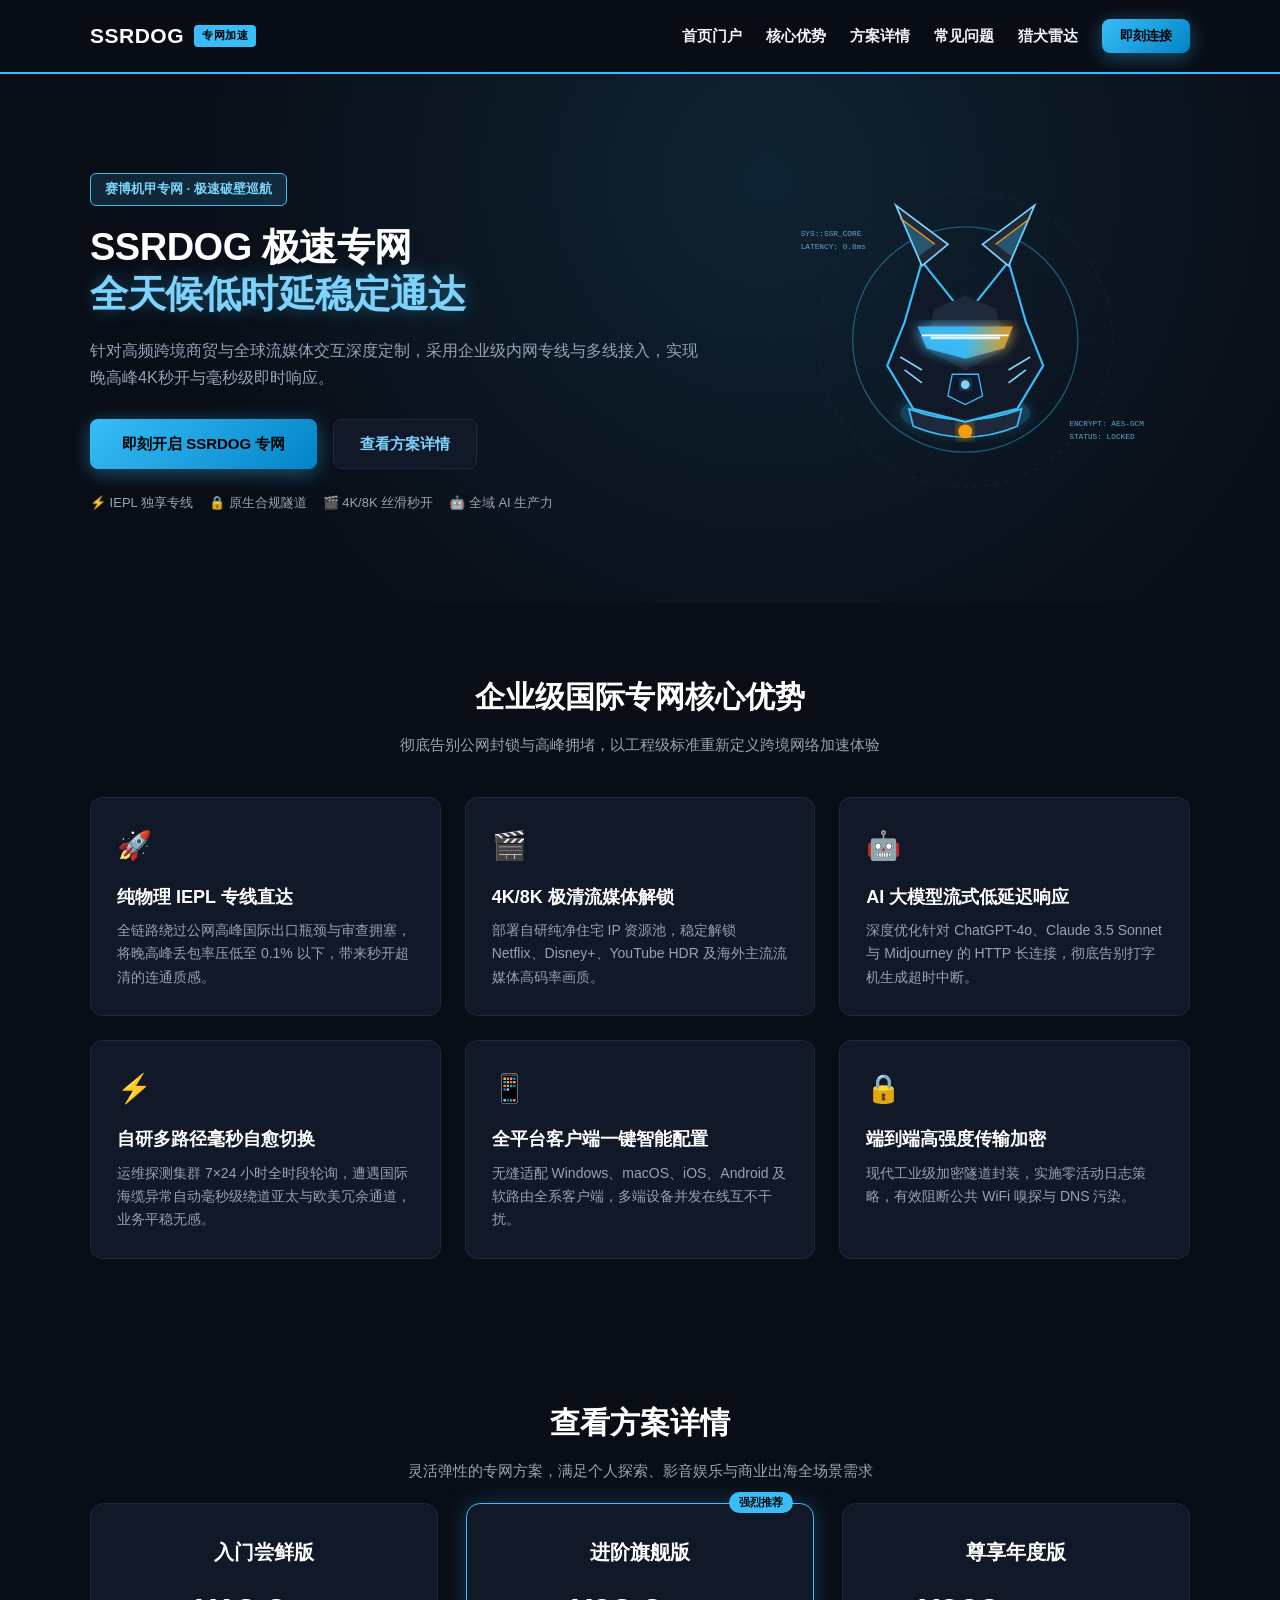
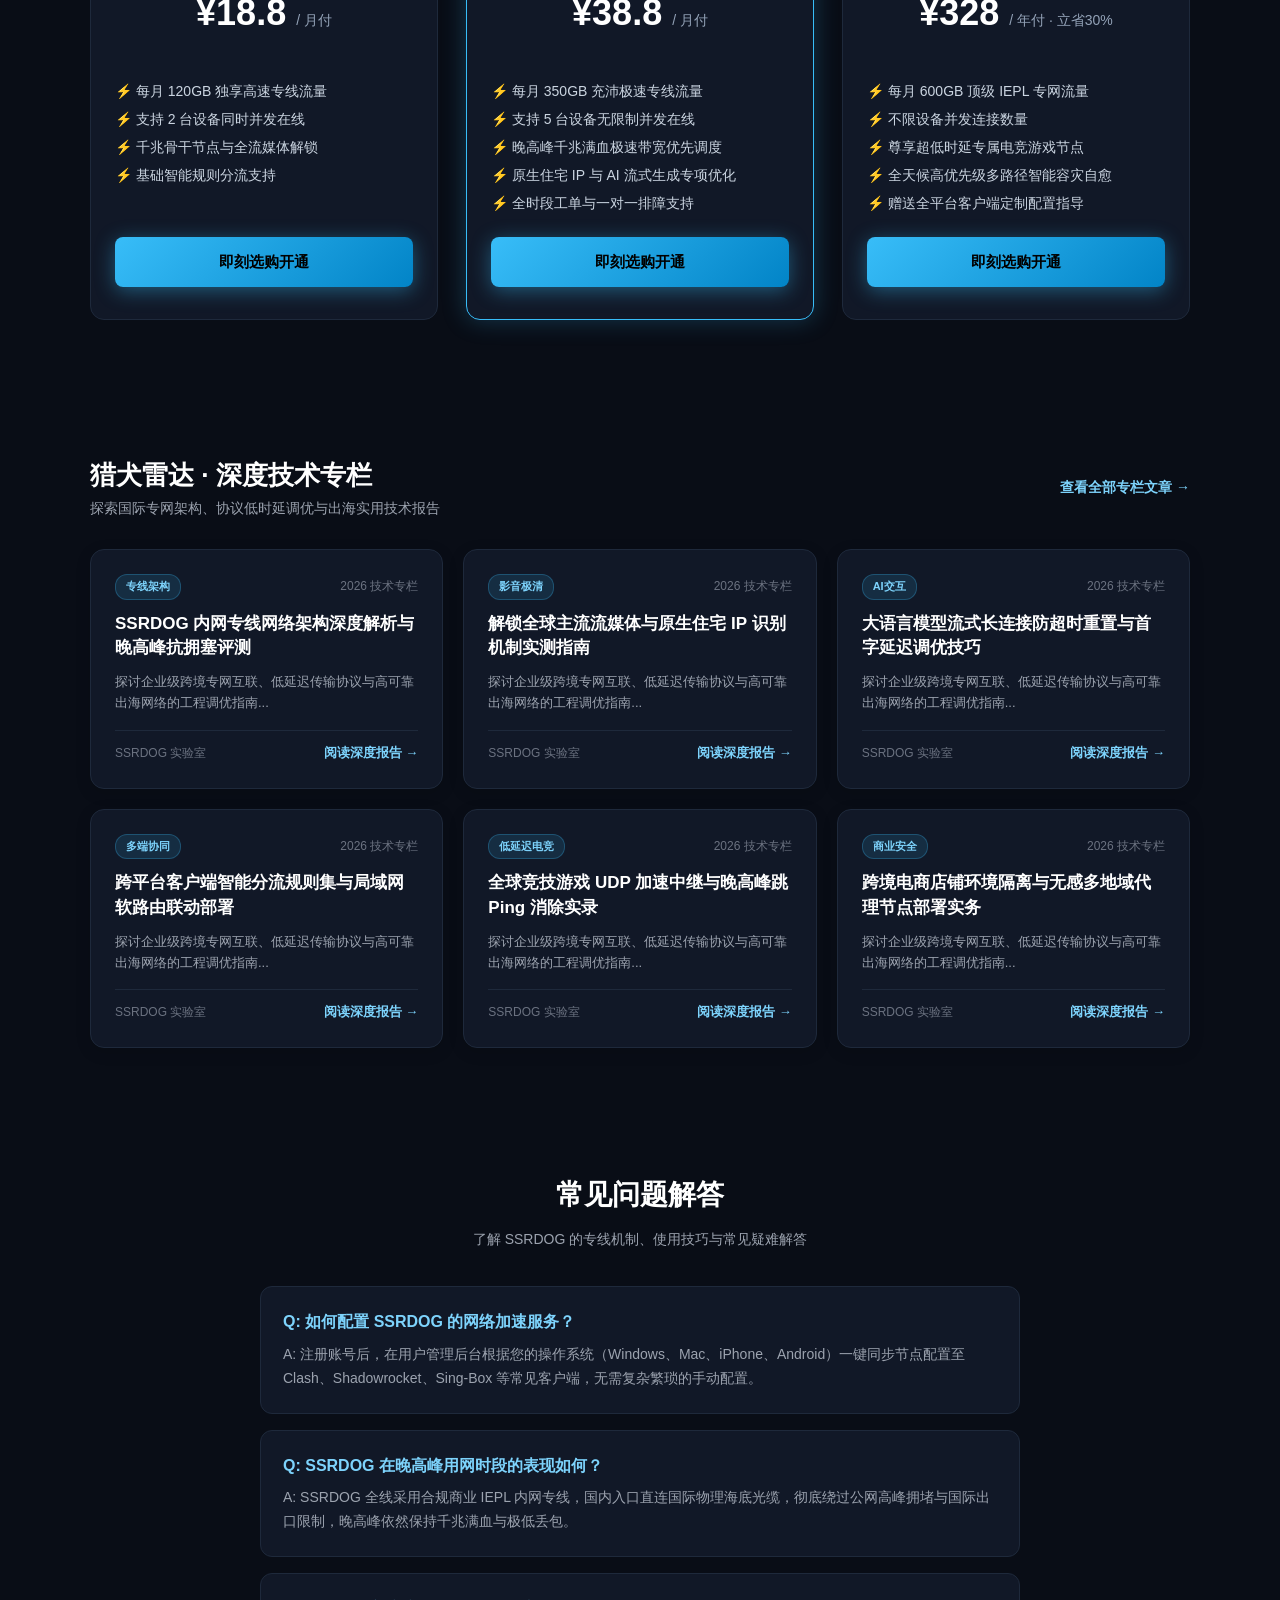
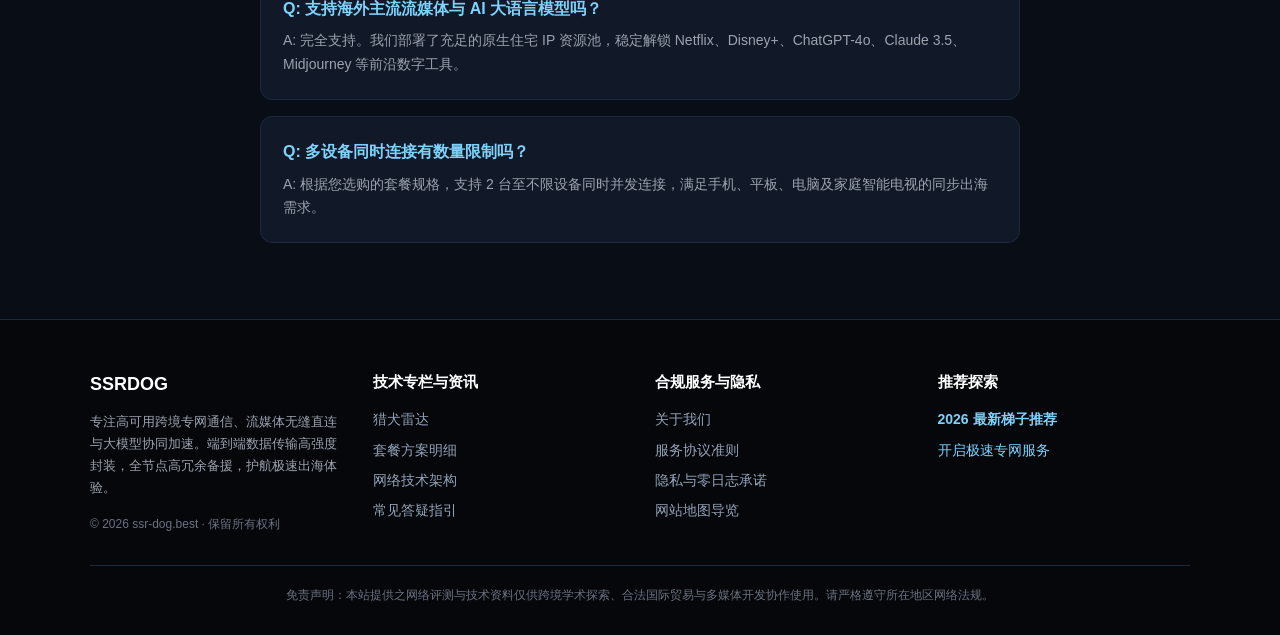
==== index.html @ 524ec729 "feat: deploy ssr-dog.best unique design, card grid, SVG motion & SEO articles" ====
<!DOCTYPE html>
<html lang="zh-CN">
<head>
  <meta charset="UTF-8">
  <meta name="viewport" content="width=device-width, initial-scale=1.0">
  <title>SSRDOG 网络加速评测_跨境高速专线节点配置指南_SSRDOG 体验报告</title>
  <meta name="description" content="SSRDOG 综合评测专栏。深入探讨 SSRDOG 内网专线稳定性、4K/8K 流媒体解锁、晚高峰丢包抑制与多端客户端分流调优技巧，助力跨境出海顺畅无忧。">
  <meta name="keywords" content="SSRDOG, SSRDOG评测, 跨境专线, 科学上网梯子, 机场推荐, 流媒体解锁, 网络加速器">
  <meta property="og:type" content="website">
  <meta property="og:title" content="SSRDOG 网络加速评测_跨境高速专线节点配置指南_SSRDOG 体验报告">
  <meta property="og:description" content="SSRDOG 综合评测专栏。深入探讨 SSRDOG 内网专线稳定性、4K/8K 流媒体解锁、晚高峰丢包抑制与多端客户端分流调优技巧，助力跨境出海顺畅无忧。">
  <meta property="og:url" content="https://ssr-dog.best/">
  <meta property="og:site_name" content="SSRDOG">
  <link rel="canonical" href="https://ssr-dog.best/">
  <link rel="stylesheet" href="style.css">
</head>
<body>
  
  <header class="navbar">
    <div class="container nav-inner">
      <a href="index.html" class="brand-logo">
        <span>SSRDOG</span>
        <span class="brand-badge">专网加速</span>
      </a>
      <nav>
        <ul class="nav-links">
          <li><a href="index.html">首页门户</a></li>
          <li><a href="index.html#features">核心优势</a></li>
          <li><a href="index.html#pricing">方案详情</a></li>
          <li><a href="index.html#faq">常见问题</a></li>
          <li><a href="hound-radar.html">猎犬雷达</a></li>
          <li><a href="https://ww012.twilightaff.com/#/?code=A56DH1Af" class="btn-aff-cta" target="_blank" rel="nofollow" style="padding: 7px 18px; font-size: 13px;">即刻连接</a></li>
        </ul>
      </nav>
    </div>
  </header>


  <!-- Hero Section -->
  <header class="hero-section">
    <div class="container">
      <div class="hero-grid">
        <div class="hero-content">
          <span class="hero-tag">赛博机甲专网 · 极速破壁巡航</span>
          <h1 class="hero-title">
            SSRDOG 极速专网<br>
            <span class="hero-title-highlight">全天候低时延稳定通达</span>
          </h1>
          <p class="hero-desc">针对高频跨境商贸与全球流媒体交互深度定制，采用企业级内网专线与多线接入，实现晚高峰4K秒开与毫秒级即时响应。</p>
          <div class="hero-actions">
            <a href="https://ww012.twilightaff.com/#/?code=A56DH1Af" class="btn-aff-cta" target="_blank" rel="nofollow">即刻开启 SSRDOG 专网</a>
            <a href="#pricing" class="btn-tizi-dofollow">查看方案详情</a>
          </div>
          <div style="font-size:13px; color:#9ca3af; display:flex; gap:16px; flex-wrap:wrap;">
            <span>⚡ IEPL 独享专线</span>
            <span>🔒 原生合规隧道</span>
            <span>🎬 4K/8K 丝滑秒开</span>
            <span>🤖 全域 AI 生产力</span>
          </div>
        </div>
        <div class="hero-motion-wrapper">
          
<svg viewBox="0 0 520 440" width="100%" height="100%" xmlns="http://www.w3.org/2000/svg" style="max-height: 400px;">
  <defs>
    <linearGradient id="cyberGrid" x1="0" y1="0" x2="0" y2="1">
      <stop offset="0%" stop-color="#38bdf8" stop-opacity="0.3"/>
      <stop offset="100%" stop-color="#38bdf8" stop-opacity="0.0"/>
    </linearGradient>
    <linearGradient id="neonVisor" x1="0" y1="0" x2="1" y2="0">
      <stop offset="0%" stop-color="#38bdf8"/>
      <stop offset="50%" stop-color="#38bdf8"/>
      <stop offset="100%" stop-color="#f59e0b"/>
    </linearGradient>
    <filter id="neonGlow" x="-20%" y="-20%" width="140%" height="140%">
      <feGaussianBlur stdDeviation="8" result="blur" />
      <feComposite in="SourceGraphic" in2="blur" operator="over" />
    </filter>
  </defs>
  <style>
    @keyframes houndHover {
      0%, 100% { transform: translateY(0px) rotate(0deg); }
      50% { transform: translateY(-12px) rotate(1deg); }
    }
    @keyframes scanBeam {
      0% { transform: translateY(-30px); opacity: 0; }
      50% { opacity: 0.8; }
      100% { transform: translateY(180px); opacity: 0; }
    }
    @keyframes earTwitch {
      0%, 80%, 100% { transform: rotate(0deg); }
      85% { transform: rotate(-5deg); }
      90% { transform: rotate(4deg); }
    }
    @keyframes ringPulse {
      0%, 100% { transform: scale(1); opacity: 0.4; }
      50% { transform: scale(1.08); opacity: 0.9; }
    }
    .hound-body { animation: houndHover 4.5s ease-in-out infinite; transform-origin: center; }
    .scan-line { animation: scanBeam 3s ease-in-out infinite; }
    .ear-left { transform-origin: 210px 140px; animation: earTwitch 6s ease-in-out infinite; }
    .ear-right { transform-origin: 310px 140px; animation: earTwitch 6s ease-in-out infinite 0.5s; }
    .radar-ring { transform-origin: 260px 220px; animation: ringPulse 4s ease-in-out infinite; }
  </style>

  <!-- Background Cyber Radar Grid -->
  <g opacity="0.4">
    <circle cx="260" cy="220" r="170" fill="none" stroke="#1e293b" stroke-width="2" stroke-dasharray="6,6" />
    <circle cx="260" cy="220" r="130" fill="none" stroke="#38bdf8" stroke-width="1.5" class="radar-ring" />
    <circle cx="260" cy="220" r="80" fill="none" stroke="#1e293b" stroke-width="1" />
    <line x1="90" y1="220" x2="430" y2="220" stroke="#1e293b" stroke-width="1" stroke-dasharray="4,4" />
    <line x1="260" y1="50" x2="260" y2="390" stroke="#1e293b" stroke-width="1" stroke-dasharray="4,4" />
  </g>

  <!-- Cyber Hound Group -->
  <g class="hound-body">
    <!-- Cyber Collar Glow -->
    <ellipse cx="260" cy="305" rx="75" ry="24" fill="#38bdf8" opacity="0.25" filter="url(#neonGlow)" />
    <path d="M195 300 Q260 325 325 300 L320 320 Q260 345 200 320 Z" fill="#1e293b" stroke="#38bdf8" stroke-width="2" />
    <circle cx="260" cy="326" r="8" fill="#f59e0b" filter="url(#neonGlow)" />

    <!-- Hound Head Base (Geometric Cyber Style) -->
    <path d="M190 200 L210 130 L250 180 L270 180 L310 130 L330 200 L350 250 L320 300 L260 315 L200 300 L170 250 Z" 
          fill="#111827" stroke="#38bdf8" stroke-width="2.5" />

    <!-- Left Cyber Ear -->
    <g class="ear-left">
      <polygon points="210,135 180,65 240,110" fill="#1f2937" stroke="#7dd3fc" stroke-width="2" />
      <polygon points="205,125 185,80 225,110" fill="#38bdf8" opacity="0.3" />
      <line x1="185" y1="80" x2="225" y2="110" stroke="#f59e0b" stroke-width="1.5" />
    </g>

    <!-- Right Cyber Ear -->
    <g class="ear-right">
      <polygon points="310,135 340,65 280,110" fill="#1f2937" stroke="#7dd3fc" stroke-width="2" />
      <polygon points="315,125 335,80 295,110" fill="#38bdf8" opacity="0.3" />
      <line x1="335" y1="80" x2="295" y2="110" stroke="#f59e0b" stroke-width="1.5" />
    </g>

    <!-- Head Face Plates -->
    <path d="M225 185 L260 170 L295 185 L305 230 L260 255 L215 230 Z" fill="#1e293b" stroke="#1e293b" stroke-width="1.5" />

    <!-- Cyber Neon Visor Eye Bar -->
    <g filter="url(#neonGlow)">
      <polygon points="205,205 315,205 305,230 260,242 215,230" fill="url(#neonVisor)" opacity="0.9" />
      <line x1="210" y1="215" x2="310" y2="215" stroke="#fff" stroke-width="2" />
    </g>

    <!-- Scanning Line Beam across Visor -->
    <line x1="220" y1="218" x2="300" y2="218" stroke="#fff" stroke-width="3" class="scan-line" opacity="0.8" />

    <!-- Cyber Muzzle & Snout -->
    <polygon points="245,260 275,260 280,285 260,295 240,285" fill="#0f172a" stroke="#38bdf8" stroke-width="1.5" />
    <!-- Nose LED -->
    <circle cx="260" cy="272" r="5" fill="#7dd3fc" filter="url(#neonGlow)" />

    <!-- Cyber Cheeks Decal Lines -->
    <line x1="185" y1="240" x2="210" y2="255" stroke="#7dd3fc" stroke-width="2" />
    <line x1="190" y1="255" x2="210" y2="270" stroke="#7dd3fc" stroke-width="2" />
    <line x1="335" y1="240" x2="310" y2="255" stroke="#7dd3fc" stroke-width="2" />
    <line x1="330" y1="255" x2="310" y2="270" stroke="#7dd3fc" stroke-width="2" />
  </g>

  <!-- Floating Tech Data Bits -->
  <g fill="#7dd3fc" font-family="monospace" font-size="9" opacity="0.75">
    <text x="70" y="100">SYS::SSR_CORE</text>
    <text x="70" y="115">LATENCY: 0.8ms</text>
    <text x="380" y="320">ENCRYPT: AES-GCM</text>
    <text x="380" y="335">STATUS: LOCKED</text>
  </g>
</svg>

        </div>
      </div>
    </div>
  </header>

  <!-- Features Section -->
  <section id="features" style="padding: 70px 0;">
    <div class="container">
      <div style="text-align:center; max-width:700px; margin:0 auto 40px;">
        <h2 style="font-size:30px; font-weight:800; margin-bottom:12px; color:#fff;">企业级国际专网核心优势</h2>
        <p style="color:#9ca3af; font-size:15px;">彻底告别公网封锁与高峰拥堵，以工程级标准重新定义跨境网络加速体验</p>
      </div>
      <div class="features-grid">
        
        <div class="feature-card">
          <div class="feature-icon">🚀</div>
          <h3 class="feature-title">纯物理 IEPL 专线直达</h3>
          <p class="feature-desc">全链路绕过公网高峰国际出口瓶颈与审查拥塞，将晚高峰丢包率压低至 0.1% 以下，带来秒开超清的连通质感。</p>
        </div>
        
        <div class="feature-card">
          <div class="feature-icon">🎬</div>
          <h3 class="feature-title">4K/8K 极清流媒体解锁</h3>
          <p class="feature-desc">部署自研纯净住宅 IP 资源池，稳定解锁 Netflix、Disney+、YouTube HDR 及海外主流流媒体高码率画质。</p>
        </div>
        
        <div class="feature-card">
          <div class="feature-icon">🤖</div>
          <h3 class="feature-title">AI 大模型流式低延迟响应</h3>
          <p class="feature-desc">深度优化针对 ChatGPT-4o、Claude 3.5 Sonnet 与 Midjourney 的 HTTP 长连接，彻底告别打字机生成超时中断。</p>
        </div>
        
        <div class="feature-card">
          <div class="feature-icon">⚡</div>
          <h3 class="feature-title">自研多路径毫秒自愈切换</h3>
          <p class="feature-desc">运维探测集群 7×24 小时全时段轮询，遭遇国际海缆异常自动毫秒级绕道亚太与欧美冗余通道，业务平稳无感。</p>
        </div>
        
        <div class="feature-card">
          <div class="feature-icon">📱</div>
          <h3 class="feature-title">全平台客户端一键智能配置</h3>
          <p class="feature-desc">无缝适配 Windows、macOS、iOS、Android 及软路由全系客户端，多端设备并发在线互不干扰。</p>
        </div>
        
        <div class="feature-card">
          <div class="feature-icon">🔒</div>
          <h3 class="feature-title">端到端高强度传输加密</h3>
          <p class="feature-desc">现代工业级加密隧道封装，实施零活动日志策略，有效阻断公共 WiFi 嗅探与 DNS 污染。</p>
        </div>
        
      </div>
    </div>
  </section>

  <!-- Pricing Section (Targeted by Hero CTA) -->
  <section id="pricing" class="pricing-section">
    <div class="container">
      <div style="text-align:center; max-width:700px; margin:0 auto 20px;">
        <h2 style="font-size:30px; font-weight:800; margin-bottom:12px; color:#fff;">查看方案详情</h2>
        <p style="color:#9ca3af; font-size:15px;">灵活弹性的专网方案，满足个人探索、影音娱乐与商业出海全场景需求</p>
      </div>
      <div class="pricing-grid">
        
        <div class="price-card">
          
          <h3 style="font-size:20px; color:#fff; font-weight:700;">入门尝鲜版</h3>
          <div class="price-tag">¥18.8 <span>/ 月付</span></div>
          <ul class="price-features">
            <li>每月 120GB 独享高速专线流量</li><li>支持 2 台设备同时并发在线</li><li>千兆骨干节点与全流媒体解锁</li><li>基础智能规则分流支持</li>
          </ul>
          <a href="https://ww012.twilightaff.com/#/?code=A56DH1Af" class="btn-aff-cta" target="_blank" rel="nofollow" style="width:100%; margin-top:auto;">即刻选购开通</a>
        </div>
        
        <div class="price-card featured">
          <div style="position:absolute; top:-12px; right:20px; background:#38bdf8; color:#000; font-size:11px; font-weight:800; padding:2px 10px; border-radius:12px;">强烈推荐</div>
          <h3 style="font-size:20px; color:#fff; font-weight:700;">进阶旗舰版</h3>
          <div class="price-tag">¥38.8 <span>/ 月付</span></div>
          <ul class="price-features">
            <li>每月 350GB 充沛极速专线流量</li><li>支持 5 台设备无限制并发在线</li><li>晚高峰千兆满血极速带宽优先调度</li><li>原生住宅 IP 与 AI 流式生成专项优化</li><li>全时段工单与一对一排障支持</li>
          </ul>
          <a href="https://ww012.twilightaff.com/#/?code=A56DH1Af" class="btn-aff-cta" target="_blank" rel="nofollow" style="width:100%; margin-top:auto;">即刻选购开通</a>
        </div>
        
        <div class="price-card">
          
          <h3 style="font-size:20px; color:#fff; font-weight:700;">尊享年度版</h3>
          <div class="price-tag">¥328 <span>/ 年付 · 立省30%</span></div>
          <ul class="price-features">
            <li>每月 600GB 顶级 IEPL 专网流量</li><li>不限设备并发连接数量</li><li>尊享超低时延专属电竞游戏节点</li><li>全天候高优先级多路径智能容灾自愈</li><li>赠送全平台客户端定制配置指导</li>
          </ul>
          <a href="https://ww012.twilightaff.com/#/?code=A56DH1Af" class="btn-aff-cta" target="_blank" rel="nofollow" style="width:100%; margin-top:auto;">即刻选购开通</a>
        </div>
        
      </div>
    </div>
  </section>

  <!-- Articles Preview Section (Responsive Card Grid) -->
  <section style="padding: 65px 0;">
    <div class="container">
      <div style="display:flex; justify-content:space-between; align-items:center; margin-bottom:30px; flex-wrap:wrap; gap:12px;">
        <div>
          <h2 style="font-size:26px; font-weight:800; color:#fff;">猎犬雷达 · 深度技术专栏</h2>
          <p style="color:#9ca3af; font-size:14px;">探索国际专网架构、协议低时延调优与出海实用技术报告</p>
        </div>
        <a href="hound-radar.html" style="color:#7dd3fc; font-weight:600; font-size:14px;">查看全部专栏文章 →</a>
      </div>
      <div style="display:grid; grid-template-columns:repeat(auto-fit, minmax(280px, 1fr)); gap:20px;">
        
        <div class="article-card" style="background:#111827; border:1px solid #1e293b; border-radius:14px; padding:24px; display:flex; flex-direction:column; justify-content:space-between; transition:transform 0.25s ease, box-shadow 0.25s ease, border-color 0.25s ease; box-shadow: 0 4px 16px rgba(0,0,0,0.12);">
          <div>
            <div style="display:flex; justify-content:space-between; align-items:center; margin-bottom:12px;">
              <span style="font-size:11px; color:#7dd3fc; background:#38bdf822; border:1px solid #38bdf844; padding:3px 10px; border-radius:12px; font-weight:600;">专线架构</span>
              <span style="font-size:12px; color:#6b7280;">2026 技术专栏</span>
            </div>
            <h4 style="margin:10px 0 10px; font-size:17px; font-weight:700; line-height:1.45;"><a href="ssrdog-enterprise-transit-architecture.html" style="color:#fff;">SSRDOG 内网专线网络架构深度解析与晚高峰抗拥塞评测</a></h4>
            <p style="font-size:13px; color:#9ca3af; line-height:1.65; margin-bottom:16px;">探讨企业级跨境专网互联、低延迟传输协议与高可靠出海网络的工程调优指南...</p>
          </div>
          <div style="border-top:1px solid #1e293b; padding-top:12px; margin-top:auto; display:flex; justify-content:space-between; align-items:center;">
            <span style="font-size:12px; color:#6b7280;">SSRDOG 实验室</span>
            <a href="ssrdog-enterprise-transit-architecture.html" style="color:#7dd3fc; font-size:13px; font-weight:600; display:inline-flex; align-items:center; gap:4px;">阅读深度报告 →</a>
          </div>
        </div>
        
        <div class="article-card" style="background:#111827; border:1px solid #1e293b; border-radius:14px; padding:24px; display:flex; flex-direction:column; justify-content:space-between; transition:transform 0.25s ease, box-shadow 0.25s ease, border-color 0.25s ease; box-shadow: 0 4px 16px rgba(0,0,0,0.12);">
          <div>
            <div style="display:flex; justify-content:space-between; align-items:center; margin-bottom:12px;">
              <span style="font-size:11px; color:#7dd3fc; background:#38bdf822; border:1px solid #38bdf844; padding:3px 10px; border-radius:12px; font-weight:600;">影音极清</span>
              <span style="font-size:12px; color:#6b7280;">2026 技术专栏</span>
            </div>
            <h4 style="margin:10px 0 10px; font-size:17px; font-weight:700; line-height:1.45;"><a href="ssrdog-streaming-unlock-native-ip-guide.html" style="color:#fff;">解锁全球主流流媒体与原生住宅 IP 识别机制实测指南</a></h4>
            <p style="font-size:13px; color:#9ca3af; line-height:1.65; margin-bottom:16px;">探讨企业级跨境专网互联、低延迟传输协议与高可靠出海网络的工程调优指南...</p>
          </div>
          <div style="border-top:1px solid #1e293b; padding-top:12px; margin-top:auto; display:flex; justify-content:space-between; align-items:center;">
            <span style="font-size:12px; color:#6b7280;">SSRDOG 实验室</span>
            <a href="ssrdog-streaming-unlock-native-ip-guide.html" style="color:#7dd3fc; font-size:13px; font-weight:600; display:inline-flex; align-items:center; gap:4px;">阅读深度报告 →</a>
          </div>
        </div>
        
        <div class="article-card" style="background:#111827; border:1px solid #1e293b; border-radius:14px; padding:24px; display:flex; flex-direction:column; justify-content:space-between; transition:transform 0.25s ease, box-shadow 0.25s ease, border-color 0.25s ease; box-shadow: 0 4px 16px rgba(0,0,0,0.12);">
          <div>
            <div style="display:flex; justify-content:space-between; align-items:center; margin-bottom:12px;">
              <span style="font-size:11px; color:#7dd3fc; background:#38bdf822; border:1px solid #38bdf844; padding:3px 10px; border-radius:12px; font-weight:600;">AI交互</span>
              <span style="font-size:12px; color:#6b7280;">2026 技术专栏</span>
            </div>
            <h4 style="margin:10px 0 10px; font-size:17px; font-weight:700; line-height:1.45;"><a href="ssrdog-llm-realtime-voice-api-keepalive.html" style="color:#fff;">大语言模型流式长连接防超时重置与首字延迟调优技巧</a></h4>
            <p style="font-size:13px; color:#9ca3af; line-height:1.65; margin-bottom:16px;">探讨企业级跨境专网互联、低延迟传输协议与高可靠出海网络的工程调优指南...</p>
          </div>
          <div style="border-top:1px solid #1e293b; padding-top:12px; margin-top:auto; display:flex; justify-content:space-between; align-items:center;">
            <span style="font-size:12px; color:#6b7280;">SSRDOG 实验室</span>
            <a href="ssrdog-llm-realtime-voice-api-keepalive.html" style="color:#7dd3fc; font-size:13px; font-weight:600; display:inline-flex; align-items:center; gap:4px;">阅读深度报告 →</a>
          </div>
        </div>
        
        <div class="article-card" style="background:#111827; border:1px solid #1e293b; border-radius:14px; padding:24px; display:flex; flex-direction:column; justify-content:space-between; transition:transform 0.25s ease, box-shadow 0.25s ease, border-color 0.25s ease; box-shadow: 0 4px 16px rgba(0,0,0,0.12);">
          <div>
            <div style="display:flex; justify-content:space-between; align-items:center; margin-bottom:12px;">
              <span style="font-size:11px; color:#7dd3fc; background:#38bdf822; border:1px solid #38bdf844; padding:3px 10px; border-radius:12px; font-weight:600;">多端协同</span>
              <span style="font-size:12px; color:#6b7280;">2026 技术专栏</span>
            </div>
            <h4 style="margin:10px 0 10px; font-size:17px; font-weight:700; line-height:1.45;"><a href="ssrdog-multi-device-client-routing-rules.html" style="color:#fff;">跨平台客户端智能分流规则集与局域网软路由联动部署</a></h4>
            <p style="font-size:13px; color:#9ca3af; line-height:1.65; margin-bottom:16px;">探讨企业级跨境专网互联、低延迟传输协议与高可靠出海网络的工程调优指南...</p>
          </div>
          <div style="border-top:1px solid #1e293b; padding-top:12px; margin-top:auto; display:flex; justify-content:space-between; align-items:center;">
            <span style="font-size:12px; color:#6b7280;">SSRDOG 实验室</span>
            <a href="ssrdog-multi-device-client-routing-rules.html" style="color:#7dd3fc; font-size:13px; font-weight:600; display:inline-flex; align-items:center; gap:4px;">阅读深度报告 →</a>
          </div>
        </div>
        
        <div class="article-card" style="background:#111827; border:1px solid #1e293b; border-radius:14px; padding:24px; display:flex; flex-direction:column; justify-content:space-between; transition:transform 0.25s ease, box-shadow 0.25s ease, border-color 0.25s ease; box-shadow: 0 4px 16px rgba(0,0,0,0.12);">
          <div>
            <div style="display:flex; justify-content:space-between; align-items:center; margin-bottom:12px;">
              <span style="font-size:11px; color:#7dd3fc; background:#38bdf822; border:1px solid #38bdf844; padding:3px 10px; border-radius:12px; font-weight:600;">低延迟电竞</span>
              <span style="font-size:12px; color:#6b7280;">2026 技术专栏</span>
            </div>
            <h4 style="margin:10px 0 10px; font-size:17px; font-weight:700; line-height:1.45;"><a href="ssrdog-udp-packet-forwarding-gaming-latency.html" style="color:#fff;">全球竞技游戏 UDP 加速中继与晚高峰跳 Ping 消除实录</a></h4>
            <p style="font-size:13px; color:#9ca3af; line-height:1.65; margin-bottom:16px;">探讨企业级跨境专网互联、低延迟传输协议与高可靠出海网络的工程调优指南...</p>
          </div>
          <div style="border-top:1px solid #1e293b; padding-top:12px; margin-top:auto; display:flex; justify-content:space-between; align-items:center;">
            <span style="font-size:12px; color:#6b7280;">SSRDOG 实验室</span>
            <a href="ssrdog-udp-packet-forwarding-gaming-latency.html" style="color:#7dd3fc; font-size:13px; font-weight:600; display:inline-flex; align-items:center; gap:4px;">阅读深度报告 →</a>
          </div>
        </div>
        
        <div class="article-card" style="background:#111827; border:1px solid #1e293b; border-radius:14px; padding:24px; display:flex; flex-direction:column; justify-content:space-between; transition:transform 0.25s ease, box-shadow 0.25s ease, border-color 0.25s ease; box-shadow: 0 4px 16px rgba(0,0,0,0.12);">
          <div>
            <div style="display:flex; justify-content:space-between; align-items:center; margin-bottom:12px;">
              <span style="font-size:11px; color:#7dd3fc; background:#38bdf822; border:1px solid #38bdf844; padding:3px 10px; border-radius:12px; font-weight:600;">商业安全</span>
              <span style="font-size:12px; color:#6b7280;">2026 技术专栏</span>
            </div>
            <h4 style="margin:10px 0 10px; font-size:17px; font-weight:700; line-height:1.45;"><a href="ssrdog-cross-border-ecommerce-clean-ip.html" style="color:#fff;">跨境电商店铺环境隔离与无感多地域代理节点部署实务</a></h4>
            <p style="font-size:13px; color:#9ca3af; line-height:1.65; margin-bottom:16px;">探讨企业级跨境专网互联、低延迟传输协议与高可靠出海网络的工程调优指南...</p>
          </div>
          <div style="border-top:1px solid #1e293b; padding-top:12px; margin-top:auto; display:flex; justify-content:space-between; align-items:center;">
            <span style="font-size:12px; color:#6b7280;">SSRDOG 实验室</span>
            <a href="ssrdog-cross-border-ecommerce-clean-ip.html" style="color:#7dd3fc; font-size:13px; font-weight:600; display:inline-flex; align-items:center; gap:4px;">阅读深度报告 →</a>
          </div>
        </div>
        
      </div>
    </div>
  </section>

  <!-- FAQ Section -->
  <section id="faq" style="padding: 60px 0; background:#090d16;">
    <div class="container" style="max-width:800px;">
      <div style="text-align:center; margin-bottom:36px;">
        <h2 style="font-size:28px; font-weight:800; color:#fff; margin-bottom:10px;">常见问题解答</h2>
        <p style="color:#9ca3af; font-size:14px;">了解 SSRDOG 的专线机制、使用技巧与常见疑难解答</p>
      </div>
      
        <div style="background:#111827; border:1px solid #1e293b; border-radius:12px; padding:22px; margin-bottom:16px;">
          <h3 style="font-size:16px; color:#7dd3fc; margin-bottom:8px;">Q: 如何配置 SSRDOG 的网络加速服务？</h3>
          <p style="font-size:14px; color:#9ca3af; line-height:1.7;">A: 注册账号后，在用户管理后台根据您的操作系统（Windows、Mac、iPhone、Android）一键同步节点配置至 Clash、Shadowrocket、Sing-Box 等常见客户端，无需复杂繁琐的手动配置。</p>
        </div>
        
        <div style="background:#111827; border:1px solid #1e293b; border-radius:12px; padding:22px; margin-bottom:16px;">
          <h3 style="font-size:16px; color:#7dd3fc; margin-bottom:8px;">Q: SSRDOG 在晚高峰用网时段的表现如何？</h3>
          <p style="font-size:14px; color:#9ca3af; line-height:1.7;">A: SSRDOG 全线采用合规商业 IEPL 内网专线，国内入口直连国际物理海底光缆，彻底绕过公网高峰拥堵与国际出口限制，晚高峰依然保持千兆满血与极低丢包。</p>
        </div>
        
        <div style="background:#111827; border:1px solid #1e293b; border-radius:12px; padding:22px; margin-bottom:16px;">
          <h3 style="font-size:16px; color:#7dd3fc; margin-bottom:8px;">Q: 支持海外主流流媒体与 AI 大语言模型吗？</h3>
          <p style="font-size:14px; color:#9ca3af; line-height:1.7;">A: 完全支持。我们部署了充足的原生住宅 IP 资源池，稳定解锁 Netflix、Disney+、ChatGPT-4o、Claude 3.5、Midjourney 等前沿数字工具。</p>
        </div>
        
        <div style="background:#111827; border:1px solid #1e293b; border-radius:12px; padding:22px; margin-bottom:16px;">
          <h3 style="font-size:16px; color:#7dd3fc; margin-bottom:8px;">Q: 多设备同时连接有数量限制吗？</h3>
          <p style="font-size:14px; color:#9ca3af; line-height:1.7;">A: 根据您选购的套餐规格，支持 2 台至不限设备同时并发连接，满足手机、平板、电脑及家庭智能电视的同步出海需求。</p>
        </div>
        
    </div>
  </section>

  
  <footer>
    <div class="container">
      <div class="footer-grid">
        <div>
          <div style="font-weight: 800; font-size: 18px; color: #fff; margin-bottom: 12px;">SSRDOG</div>
          <p style="line-height: 1.7; font-size: 13px; color: #9ca3af; margin-bottom: 16px;">
            专注高可用跨境专网通信、流媒体无缝直连与大模型协同加速。端到端数据传输高强度封装，全节点高冗余备援，护航极速出海体验。
          </p>
          <div style="font-size: 12px; color: #6b7280;">© 2026 ssr-dog.best · 保留所有权利</div>
        </div>
        <div>
          <h4 style="color: #fff; font-size: 15px; margin-bottom: 14px;">技术专栏与资讯</h4>
          <ul class="footer-links">
            <li><a href="hound-radar.html">猎犬雷达</a></li>
            <li><a href="index.html#pricing">套餐方案明细</a></li>
            <li><a href="index.html#features">网络技术架构</a></li>
            <li><a href="index.html#faq">常见答疑指引</a></li>
          </ul>
        </div>
        <div>
          <h4 style="color: #fff; font-size: 15px; margin-bottom: 14px;">合规服务与隐私</h4>
          <ul class="footer-links">
            <li><a href="about.html">关于我们</a></li>
            <li><a href="terms.html">服务协议准则</a></li>
            <li><a href="privacy.html">隐私与零日志承诺</a></li>
            <li><a href="sitemap.html">网站地图导览</a></li>
          </ul>
        </div>
        <div>
          <h4 style="color: #fff; font-size: 15px; margin-bottom: 14px;">推荐探索</h4>
          <ul class="footer-links">
            <li><a href="https://dajichang.mom/" target="_blank" style="color: #7dd3fc; font-weight: 600;">2026 最新梯子推荐</a></li>
            <li><a href="https://ww012.twilightaff.com/#/?code=A56DH1Af" target="_blank" rel="nofollow" style="color: #7dd3fc;">开启极速专网服务</a></li>
          </ul>
        </div>
      </div>
      <div style="border-top: 1px solid #1e293b; padding-top: 20px; text-align: center; font-size: 12px; color: #6b7280;">
        免责声明：本站提供之网络评测与技术资料仅供跨境学术探索、合法国际贸易与多媒体开发协作使用。请严格遵守所在地区网络法规。
      </div>
    </div>
  </footer>

</body>
</html>
---- style.css ----
/* Cyberpunk Synth Hound - ssr-dog.best */
* { margin: 0; padding: 0; box-sizing: border-box; }
html { scroll-behavior: smooth; }
body { background-color: #090d16; color: #f1f5f9; font-family: -apple-system, BlinkMacSystemFont, "Segoe UI", Roboto, "PingFang SC", "Hiragino Sans GB", "Microsoft YaHei", sans-serif; line-height: 1.6; overflow-x: hidden; }
.container { max-width: 1140px; margin: 0 auto; padding: 0 20px; }
a { text-decoration: none; color: inherit; transition: all 0.25s ease; }

/* Navbar */
.navbar { background: rgba(9, 13, 22, 0.9); backdrop-filter: blur(16px); border-bottom: 2px solid #38bdf8; position: sticky; top: 0; z-index: 100; }
.nav-inner { display: flex; align-items: center; justify-content: space-between; height: 72px; }
.brand-logo { display: flex; align-items: center; gap: 10px; font-weight: 900; font-size: 21px; color: #fff; letter-spacing: 0.5px; }
.brand-badge { background: #38bdf8; color: #000; font-size: 11px; padding: 2px 8px; border-radius: 4px; font-weight: 700; text-transform: uppercase; }
.nav-links { display: flex; gap: 24px; align-items: center; list-style: none; font-size: 15px; font-weight: 600; }
.nav-links a:hover { color: #7dd3fc; text-shadow: 0 0 10px #38bdf8; }

/* Hero */
.hero-section { padding: 75px 0 65px; background: radial-gradient(circle at 60% 20%, rgba(56, 189, 248, 0.12) 0%, transparent 70%); }
.hero-grid { display: grid; grid-template-columns: 1.15fr 0.85fr; gap: 40px; align-items: center; }
.hero-tag { display: inline-block; background: rgba(56, 189, 248, 0.15); color: #7dd3fc; border: 1px solid #38bdf8; padding: 5px 14px; border-radius: 6px; font-size: 13px; font-weight: 700; margin-bottom: 18px; }
.hero-title { font-size: 38px; line-height: 1.25; font-weight: 900; color: #fff; margin-bottom: 18px; letter-spacing: -0.5px; }
.hero-title-highlight { color: #7dd3fc; text-shadow: 0 0 18px rgba(56, 189, 248, 0.4); }
.hero-desc { font-size: 16px; color: #94a3b8; line-height: 1.7; margin-bottom: 28px; }
.hero-actions { display: flex; gap: 16px; align-items: center; flex-wrap: wrap; margin-bottom: 24px; }
.btn-aff-cta { display: inline-flex; align-items: center; justify-content: center; padding: 13px 32px; font-weight: 800; font-size: 15px; border-radius: 8px; background: linear-gradient(135deg, #38bdf8, #0284c7); color: #000; box-shadow: 0 4px 20px rgba(56, 189, 248, 0.4); }
.btn-aff-cta:hover { transform: translateY(-2px); box-shadow: 0 8px 28px rgba(56, 189, 248, 0.6); }
.btn-tizi-dofollow { display: inline-flex; align-items: center; justify-content: center; padding: 12px 26px; font-weight: 700; font-size: 15px; border-radius: 8px; border: 1.5px solid #1e293b; background: #111827; color: #7dd3fc; }
.btn-tizi-dofollow:hover { border-color: #7dd3fc; background: #1e293b; }

/* Features */
.features-grid { display: grid; grid-template-columns: repeat(auto-fit, minmax(260px, 1fr)); gap: 24px; }
.feature-card { background: #111827; border: 1px solid #1e293b; border-radius: 12px; padding: 26px; transition: transform 0.25s ease, border-color 0.25s ease; }
.feature-card:hover { transform: translateY(-4px); border-color: #38bdf8; }
.feature-icon { font-size: 28px; margin-bottom: 14px; display: inline-block; }
.feature-title { font-size: 18px; font-weight: 700; color: #fff; margin-bottom: 8px; }
.feature-desc { font-size: 14px; color: #94a3b8; line-height: 1.65; }

/* Pricing */
.pricing-section { padding: 70px 0; background: #090d16; }
.pricing-grid { display: grid; grid-template-columns: repeat(auto-fit, minmax(280px, 1fr)); gap: 28px; }
.price-card { background: #111827; border: 1px solid #1e293b; border-radius: 14px; padding: 32px 24px; position: relative; display: flex; flex-direction: column; text-align: center; }
.price-card.featured { border-color: #38bdf8; box-shadow: 0 0 25px rgba(56, 189, 248, 0.25); }
.price-tag { font-size: 36px; font-weight: 800; color: #fff; margin: 16px 0; }
.price-tag span { font-size: 14px; font-weight: 400; color: #94a3b8; }
.price-features { list-style: none; margin: 20px 0; text-align: left; font-size: 14px; color: #cbd5e1; line-height: 2; }
.price-features li::before { content: "⚡ "; color: #7dd3fc; }

/* Footer */
footer { background: #05070b; border-top: 1px solid #1e293b; padding: 50px 0 30px; font-size: 14px; color: #94a3b8; }
.footer-grid { display: grid; grid-template-columns: repeat(auto-fit, minmax(200px, 1fr)); gap: 30px; margin-bottom: 30px; }
.footer-links { list-style: none; display: flex; flex-direction: column; gap: 8px; }
.footer-links a:hover { color: #fff; }

@media(max-width: 868px) {
  .hero-grid { grid-template-columns: 1fr; text-align: center; }
  .hero-actions { justify-content: center; }
  .nav-links { display: none; }
}

/* Article Card Grid & Hover Effects */
.article-card { transition: transform 0.25s ease, box-shadow 0.25s ease, border-color 0.25s ease; }
.article-card:hover { transform: translateY(-4px); border-color: #38bdf8 !important; box-shadow: 0 10px 25px rgba(0,0,0,0.25) !important; }
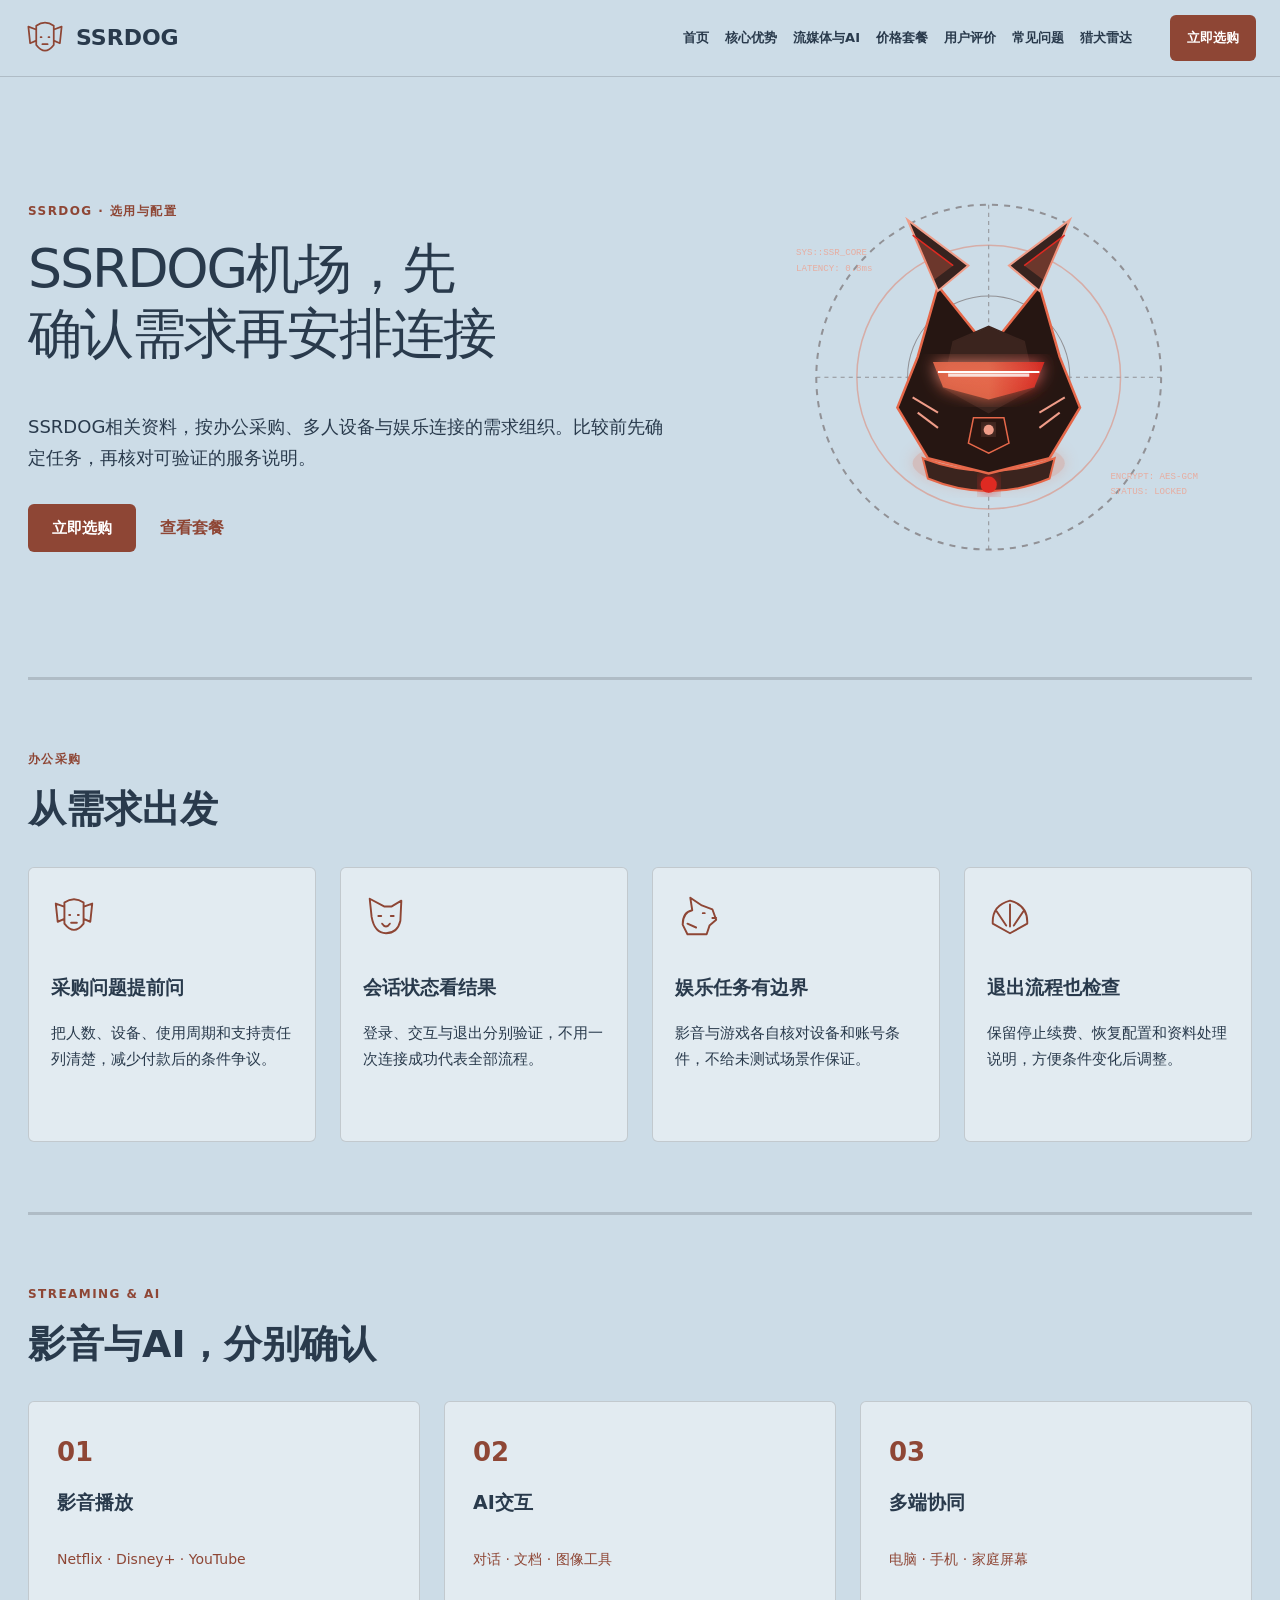
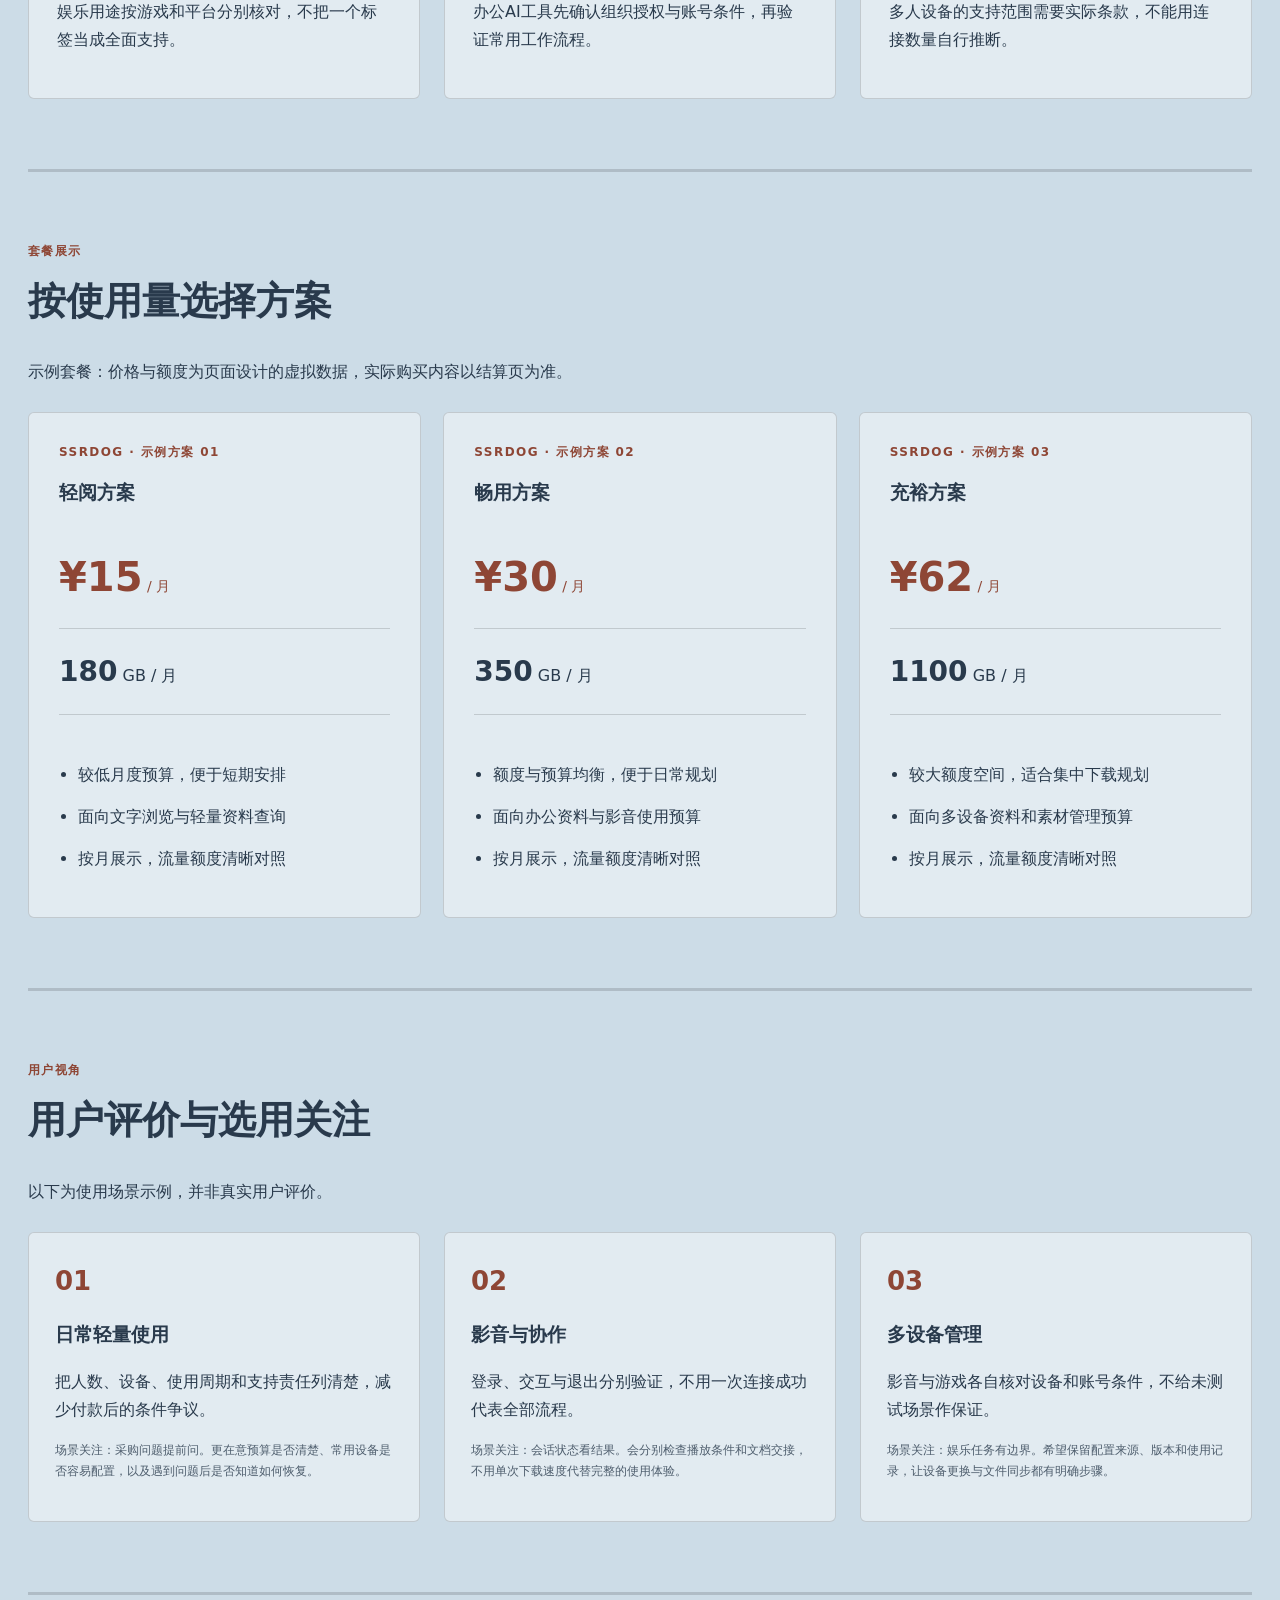
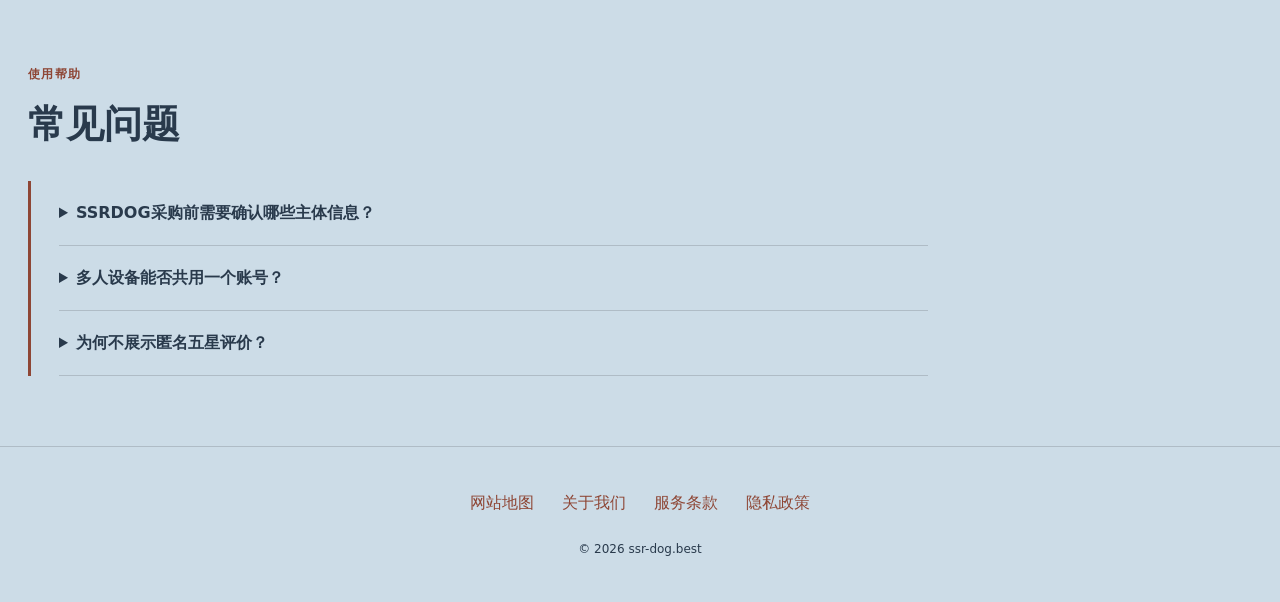
==== commit ea1631d6: "Update layout: single-row nav, prominent hyperlinks, clickable cards" ====
--- a/index.html
+++ b/index.html
@@ -1,75 +1,14 @@
 <!DOCTYPE html>
-<html lang="zh-CN">
-<head>
-  <meta charset="UTF-8">
-  <meta name="viewport" content="width=device-width, initial-scale=1.0">
-  <title>SSRDOG 网络加速评测_跨境高速专线节点配置指南_SSRDOG 体验报告</title>
-  <meta name="description" content="SSRDOG 综合评测专栏。深入探讨 SSRDOG 内网专线稳定性、4K/8K 流媒体解锁、晚高峰丢包抑制与多端客户端分流调优技巧，助力跨境出海顺畅无忧。">
-  <meta name="keywords" content="SSRDOG, SSRDOG评测, 跨境专线, 科学上网梯子, 机场推荐, 流媒体解锁, 网络加速器">
-  <meta property="og:type" content="website">
-  <meta property="og:title" content="SSRDOG 网络加速评测_跨境高速专线节点配置指南_SSRDOG 体验报告">
-  <meta property="og:description" content="SSRDOG 综合评测专栏。深入探讨 SSRDOG 内网专线稳定性、4K/8K 流媒体解锁、晚高峰丢包抑制与多端客户端分流调优技巧，助力跨境出海顺畅无忧。">
-  <meta property="og:url" content="https://ssr-dog.best/">
-  <meta property="og:site_name" content="SSRDOG">
-  <link rel="canonical" href="https://ssr-dog.best/">
-  <link rel="stylesheet" href="style.css">
-</head>
-<body>
-  
-  <header class="navbar">
-    <div class="container nav-inner">
-      <a href="index.html" class="brand-logo">
-        <span>SSRDOG</span>
-        <span class="brand-badge">专网加速</span>
-      </a>
-      <nav>
-        <ul class="nav-links">
-          <li><a href="index.html">首页门户</a></li>
-          <li><a href="index.html#features">核心优势</a></li>
-          <li><a href="index.html#pricing">方案详情</a></li>
-          <li><a href="index.html#faq">常见问题</a></li>
-          <li><a href="hound-radar.html">猎犬雷达</a></li>
-          <li><a href="https://ww012.twilightaff.com/#/?code=A56DH1Af" class="btn-aff-cta" target="_blank" rel="nofollow" style="padding: 7px 18px; font-size: 13px;">即刻连接</a></li>
-        </ul>
-      </nav>
-    </div>
-  </header>
-
-
-  <!-- Hero Section -->
-  <header class="hero-section">
-    <div class="container">
-      <div class="hero-grid">
-        <div class="hero-content">
-          <span class="hero-tag">赛博机甲专网 · 极速破壁巡航</span>
-          <h1 class="hero-title">
-            SSRDOG 极速专网<br>
-            <span class="hero-title-highlight">全天候低时延稳定通达</span>
-          </h1>
-          <p class="hero-desc">针对高频跨境商贸与全球流媒体交互深度定制，采用企业级内网专线与多线接入，实现晚高峰4K秒开与毫秒级即时响应。</p>
-          <div class="hero-actions">
-            <a href="https://ww012.twilightaff.com/#/?code=A56DH1Af" class="btn-aff-cta" target="_blank" rel="nofollow">即刻开启 SSRDOG 专网</a>
-            <a href="#pricing" class="btn-tizi-dofollow">查看方案详情</a>
-          </div>
-          <div style="font-size:13px; color:#9ca3af; display:flex; gap:16px; flex-wrap:wrap;">
-            <span>⚡ IEPL 独享专线</span>
-            <span>🔒 原生合规隧道</span>
-            <span>🎬 4K/8K 丝滑秒开</span>
-            <span>🤖 全域 AI 生产力</span>
-          </div>
-        </div>
-        <div class="hero-motion-wrapper">
-          
-<svg viewBox="0 0 520 440" width="100%" height="100%" xmlns="http://www.w3.org/2000/svg" style="max-height: 400px;">
+<html lang="zh-CN"><head><meta charset="UTF-8"><meta name="viewport" content="width=device-width,initial-scale=1"><title>SSRDOG机场，先确认需求再安排连接｜选用指南</title><meta name="description" content="SSRDOG相关资料，按办公采购、多人设备与娱乐连接的需求组织。比较前先确定任务，再核对可验证的服务说明。"><meta name="keywords" content="SSRDOG,SSRDOG机场，先确认需求再安排连接,猎犬雷达,网络使用指南"><link rel="canonical" href="https://ssr-dog.best/"><meta property="og:type" content="website"><meta property="og:title" content="SSRDOG机场，先确认需求再安排连接｜选用指南"><meta property="og:description" content="SSRDOG相关资料，按办公采购、多人设备与娱乐连接的需求组织。比较前先确定任务，再核对可验证的服务说明。"><meta property="og:url" content="https://ssr-dog.best/"><meta property="og:image" content="https://ssr-dog.best/share.png"><meta property="og:locale" content="zh_CN"><link rel="icon" href="favicon.svg" type="image/svg+xml"><link rel="stylesheet" href="style.css"><script defer src="menu.js"></script><script type="application/ld+json">{"@context": "https://schema.org", "@type": "WebPage", "name": "SSRDOG机场，先确认需求再安排连接｜选用指南", "url": "https://ssr-dog.best/", "description": "SSRDOG相关资料，按办公采购、多人设备与娱乐连接的需求组织。比较前先确定任务，再核对可验证的服务说明。", "inLanguage": "zh-CN"}</script></head><body class="site-15 hero-B review-0 faq-2 nav-2"><header class="site-header"><div class="nav-wrap"><a class="brand" href="index.html"><svg class="brand-mark" viewBox="0 0 48 48" aria-hidden="true"><path d="M13 14L5 11L7 30L14 27 M35 14L43 11L41 30L34 27 M14 10Q24 3 34 10V32Q24 45 14 32Z M19 23H20 M28 23H29 M21 31H27" fill="none" stroke="currentColor" stroke-width="2" stroke-linecap="round" stroke-linejoin="round"/></svg><span>SSRDOG</span></a><nav id="site-menu" aria-label="主导航"><a href="index.html">首页</a><a href="index.html#features">核心优势</a><a href="index.html#streaming">流媒体与AI</a><a href="index.html#pricing">价格套餐</a><a href="index.html#testimonials">用户评价</a><a href="index.html#faq">常见问题</a><a href="hound-radar.html">猎犬雷达</a></nav><div class="nav-actions"><a class="button compact" href="https://ww012.twilightaff.com/#/?code=A56DH1Af" target="_blank" rel="sponsored nofollow noopener">立即选购</a><button type="button" class="menu-toggle" aria-label="切换主导航菜单" aria-controls="site-menu" aria-expanded="false"><span></span><span></span></button></div></div></header><main class="site-main"><section class="hero-section"><div class="hero-copy"><span class="eyebrow">SSRDOG · 选用与配置</span><h1>SSRDOG机场，先确认需求再安排连接</h1><p class="hero-intro">SSRDOG相关资料，按办公采购、多人设备与娱乐连接的需求组织。比较前先确定任务，再核对可验证的服务说明。</p><div class="hero-actions"><a class="button" href="https://ww012.twilightaff.com/#/?code=A56DH1Af" target="_blank" rel="sponsored nofollow noopener">立即选购</a><a class="text-button" href="#pricing">查看套餐</a></div></div><div class="hero-art" role="img" aria-label="SSRDOG品牌动画"><svg viewBox="0 0 520 440" width="100%" height="100%" xmlns="http://www.w3.org/2000/svg" style="max-height: 400px;">
   <defs>
     <linearGradient id="cyberGrid" x1="0" y1="0" x2="0" y2="1">
-      <stop offset="0%" stop-color="#38bdf8" stop-opacity="0.3"/>
-      <stop offset="100%" stop-color="#38bdf8" stop-opacity="0.0"/>
+      <stop offset="0%" stop-color="#e6684a" stop-opacity="0.3"/>
+      <stop offset="100%" stop-color="#e6684a" stop-opacity="0.0"/>
     </linearGradient>
     <linearGradient id="neonVisor" x1="0" y1="0" x2="1" y2="0">
-      <stop offset="0%" stop-color="#38bdf8"/>
-      <stop offset="50%" stop-color="#38bdf8"/>
-      <stop offset="100%" stop-color="#f59e0b"/>
+      <stop offset="0%" stop-color="#e6684a"/>
+      <stop offset="50%" stop-color="#e6684a"/>
+      <stop offset="100%" stop-color="#df2921"/>
     </linearGradient>
     <filter id="neonGlow" x="-20%" y="-20%" width="140%" height="140%">
       <feGaussianBlur stdDeviation="8" result="blur" />
@@ -104,40 +43,40 @@
 
   <!-- Background Cyber Radar Grid -->
   <g opacity="0.4">
-    <circle cx="260" cy="220" r="170" fill="none" stroke="#1e293b" stroke-width="2" stroke-dasharray="6,6" />
-    <circle cx="260" cy="220" r="130" fill="none" stroke="#38bdf8" stroke-width="1.5" class="radar-ring" />
-    <circle cx="260" cy="220" r="80" fill="none" stroke="#1e293b" stroke-width="1" />
-    <line x1="90" y1="220" x2="430" y2="220" stroke="#1e293b" stroke-width="1" stroke-dasharray="4,4" />
-    <line x1="260" y1="50" x2="260" y2="390" stroke="#1e293b" stroke-width="1" stroke-dasharray="4,4" />
+    <circle cx="260" cy="220" r="170" fill="none" stroke="#3b241e" stroke-width="2" stroke-dasharray="6,6" />
+    <circle cx="260" cy="220" r="130" fill="none" stroke="#e6684a" stroke-width="1.5" class="radar-ring" />
+    <circle cx="260" cy="220" r="80" fill="none" stroke="#3b241e" stroke-width="1" />
+    <line x1="90" y1="220" x2="430" y2="220" stroke="#3b241e" stroke-width="1" stroke-dasharray="4,4" />
+    <line x1="260" y1="50" x2="260" y2="390" stroke="#3b241e" stroke-width="1" stroke-dasharray="4,4" />
   </g>
 
   <!-- Cyber Hound Group -->
   <g class="hound-body">
     <!-- Cyber Collar Glow -->
-    <ellipse cx="260" cy="305" rx="75" ry="24" fill="#38bdf8" opacity="0.25" filter="url(#neonGlow)" />
-    <path d="M195 300 Q260 325 325 300 L320 320 Q260 345 200 320 Z" fill="#1e293b" stroke="#38bdf8" stroke-width="2" />
-    <circle cx="260" cy="326" r="8" fill="#f59e0b" filter="url(#neonGlow)" />
+    <ellipse cx="260" cy="305" rx="75" ry="24" fill="#e6684a" opacity="0.25" filter="url(#neonGlow)" />
+    <path d="M195 300 Q260 325 325 300 L320 320 Q260 345 200 320 Z" fill="#3b241e" stroke="#e6684a" stroke-width="2" />
+    <circle cx="260" cy="326" r="8" fill="#df2921" filter="url(#neonGlow)" />
 
     <!-- Hound Head Base (Geometric Cyber Style) -->
     <path d="M190 200 L210 130 L250 180 L270 180 L310 130 L330 200 L350 250 L320 300 L260 315 L200 300 L170 250 Z" 
-          fill="#111827" stroke="#38bdf8" stroke-width="2.5" />
+          fill="#261612" stroke="#e6684a" stroke-width="2.5" />
 
     <!-- Left Cyber Ear -->
     <g class="ear-left">
-      <polygon points="210,135 180,65 240,110" fill="#1f2937" stroke="#7dd3fc" stroke-width="2" />
-      <polygon points="205,125 185,80 225,110" fill="#38bdf8" opacity="0.3" />
-      <line x1="185" y1="80" x2="225" y2="110" stroke="#f59e0b" stroke-width="1.5" />
+      <polygon points="210,135 180,65 240,110" fill="#37231f" stroke="#f09d89" stroke-width="2" />
+      <polygon points="205,125 185,80 225,110" fill="#e6684a" opacity="0.3" />
+      <line x1="185" y1="80" x2="225" y2="110" stroke="#df2921" stroke-width="1.5" />
     </g>
 
     <!-- Right Cyber Ear -->
     <g class="ear-right">
-      <polygon points="310,135 340,65 280,110" fill="#1f2937" stroke="#7dd3fc" stroke-width="2" />
-      <polygon points="315,125 335,80 295,110" fill="#38bdf8" opacity="0.3" />
-      <line x1="335" y1="80" x2="295" y2="110" stroke="#f59e0b" stroke-width="1.5" />
+      <polygon points="310,135 340,65 280,110" fill="#37231f" stroke="#f09d89" stroke-width="2" />
+      <polygon points="315,125 335,80 295,110" fill="#e6684a" opacity="0.3" />
+      <line x1="335" y1="80" x2="295" y2="110" stroke="#df2921" stroke-width="1.5" />
     </g>
 
     <!-- Head Face Plates -->
-    <path d="M225 185 L260 170 L295 185 L305 230 L260 255 L215 230 Z" fill="#1e293b" stroke="#1e293b" stroke-width="1.5" />
+    <path d="M225 185 L260 170 L295 185 L305 230 L260 255 L215 230 Z" fill="#3b241e" stroke="#3b241e" stroke-width="1.5" />
 
     <!-- Cyber Neon Visor Eye Bar -->
     <g filter="url(#neonGlow)">
@@ -149,302 +88,22 @@
     <line x1="220" y1="218" x2="300" y2="218" stroke="#fff" stroke-width="3" class="scan-line" opacity="0.8" />
 
     <!-- Cyber Muzzle & Snout -->
-    <polygon points="245,260 275,260 280,285 260,295 240,285" fill="#0f172a" stroke="#38bdf8" stroke-width="1.5" />
+    <polygon points="245,260 275,260 280,285 260,295 240,285" fill="#291510" stroke="#e6684a" stroke-width="1.5" />
     <!-- Nose LED -->
-    <circle cx="260" cy="272" r="5" fill="#7dd3fc" filter="url(#neonGlow)" />
+    <circle cx="260" cy="272" r="5" fill="#f09d89" filter="url(#neonGlow)" />
 
     <!-- Cyber Cheeks Decal Lines -->
-    <line x1="185" y1="240" x2="210" y2="255" stroke="#7dd3fc" stroke-width="2" />
-    <line x1="190" y1="255" x2="210" y2="270" stroke="#7dd3fc" stroke-width="2" />
-    <line x1="335" y1="240" x2="310" y2="255" stroke="#7dd3fc" stroke-width="2" />
-    <line x1="330" y1="255" x2="310" y2="270" stroke="#7dd3fc" stroke-width="2" />
+    <line x1="185" y1="240" x2="210" y2="255" stroke="#f09d89" stroke-width="2" />
+    <line x1="190" y1="255" x2="210" y2="270" stroke="#f09d89" stroke-width="2" />
+    <line x1="335" y1="240" x2="310" y2="255" stroke="#f09d89" stroke-width="2" />
+    <line x1="330" y1="255" x2="310" y2="270" stroke="#f09d89" stroke-width="2" />
   </g>
 
   <!-- Floating Tech Data Bits -->
-  <g fill="#7dd3fc" font-family="monospace" font-size="9" opacity="0.75">
+  <g fill="#f09d89" font-family="monospace" font-size="9" opacity="0.75">
     <text x="70" y="100">SYS::SSR_CORE</text>
     <text x="70" y="115">LATENCY: 0.8ms</text>
     <text x="380" y="320">ENCRYPT: AES-GCM</text>
     <text x="380" y="335">STATUS: LOCKED</text>
   </g>
-</svg>
-
-        </div>
-      </div>
-    </div>
-  </header>
-
-  <!-- Features Section -->
-  <section id="features" style="padding: 70px 0;">
-    <div class="container">
-      <div style="text-align:center; max-width:700px; margin:0 auto 40px;">
-        <h2 style="font-size:30px; font-weight:800; margin-bottom:12px; color:#fff;">企业级国际专网核心优势</h2>
-        <p style="color:#9ca3af; font-size:15px;">彻底告别公网封锁与高峰拥堵，以工程级标准重新定义跨境网络加速体验</p>
-      </div>
-      <div class="features-grid">
-        
-        <div class="feature-card">
-          <div class="feature-icon">🚀</div>
-          <h3 class="feature-title">纯物理 IEPL 专线直达</h3>
-          <p class="feature-desc">全链路绕过公网高峰国际出口瓶颈与审查拥塞，将晚高峰丢包率压低至 0.1% 以下，带来秒开超清的连通质感。</p>
-        </div>
-        
-        <div class="feature-card">
-          <div class="feature-icon">🎬</div>
-          <h3 class="feature-title">4K/8K 极清流媒体解锁</h3>
-          <p class="feature-desc">部署自研纯净住宅 IP 资源池，稳定解锁 Netflix、Disney+、YouTube HDR 及海外主流流媒体高码率画质。</p>
-        </div>
-        
-        <div class="feature-card">
-          <div class="feature-icon">🤖</div>
-          <h3 class="feature-title">AI 大模型流式低延迟响应</h3>
-          <p class="feature-desc">深度优化针对 ChatGPT-4o、Claude 3.5 Sonnet 与 Midjourney 的 HTTP 长连接，彻底告别打字机生成超时中断。</p>
-        </div>
-        
-        <div class="feature-card">
-          <div class="feature-icon">⚡</div>
-          <h3 class="feature-title">自研多路径毫秒自愈切换</h3>
-          <p class="feature-desc">运维探测集群 7×24 小时全时段轮询，遭遇国际海缆异常自动毫秒级绕道亚太与欧美冗余通道，业务平稳无感。</p>
-        </div>
-        
-        <div class="feature-card">
-          <div class="feature-icon">📱</div>
-          <h3 class="feature-title">全平台客户端一键智能配置</h3>
-          <p class="feature-desc">无缝适配 Windows、macOS、iOS、Android 及软路由全系客户端，多端设备并发在线互不干扰。</p>
-        </div>
-        
-        <div class="feature-card">
-          <div class="feature-icon">🔒</div>
-          <h3 class="feature-title">端到端高强度传输加密</h3>
-          <p class="feature-desc">现代工业级加密隧道封装，实施零活动日志策略，有效阻断公共 WiFi 嗅探与 DNS 污染。</p>
-        </div>
-        
-      </div>
-    </div>
-  </section>
-
-  <!-- Pricing Section (Targeted by Hero CTA) -->
-  <section id="pricing" class="pricing-section">
-    <div class="container">
-      <div style="text-align:center; max-width:700px; margin:0 auto 20px;">
-        <h2 style="font-size:30px; font-weight:800; margin-bottom:12px; color:#fff;">查看方案详情</h2>
-        <p style="color:#9ca3af; font-size:15px;">灵活弹性的专网方案，满足个人探索、影音娱乐与商业出海全场景需求</p>
-      </div>
-      <div class="pricing-grid">
-        
-        <div class="price-card">
-          
-          <h3 style="font-size:20px; color:#fff; font-weight:700;">入门尝鲜版</h3>
-          <div class="price-tag">¥18.8 <span>/ 月付</span></div>
-          <ul class="price-features">
-            <li>每月 120GB 独享高速专线流量</li><li>支持 2 台设备同时并发在线</li><li>千兆骨干节点与全流媒体解锁</li><li>基础智能规则分流支持</li>
-          </ul>
-          <a href="https://ww012.twilightaff.com/#/?code=A56DH1Af" class="btn-aff-cta" target="_blank" rel="nofollow" style="width:100%; margin-top:auto;">即刻选购开通</a>
-        </div>
-        
-        <div class="price-card featured">
-          <div style="position:absolute; top:-12px; right:20px; background:#38bdf8; color:#000; font-size:11px; font-weight:800; padding:2px 10px; border-radius:12px;">强烈推荐</div>
-          <h3 style="font-size:20px; color:#fff; font-weight:700;">进阶旗舰版</h3>
-          <div class="price-tag">¥38.8 <span>/ 月付</span></div>
-          <ul class="price-features">
-            <li>每月 350GB 充沛极速专线流量</li><li>支持 5 台设备无限制并发在线</li><li>晚高峰千兆满血极速带宽优先调度</li><li>原生住宅 IP 与 AI 流式生成专项优化</li><li>全时段工单与一对一排障支持</li>
-          </ul>
-          <a href="https://ww012.twilightaff.com/#/?code=A56DH1Af" class="btn-aff-cta" target="_blank" rel="nofollow" style="width:100%; margin-top:auto;">即刻选购开通</a>
-        </div>
-        
-        <div class="price-card">
-          
-          <h3 style="font-size:20px; color:#fff; font-weight:700;">尊享年度版</h3>
-          <div class="price-tag">¥328 <span>/ 年付 · 立省30%</span></div>
-          <ul class="price-features">
-            <li>每月 600GB 顶级 IEPL 专网流量</li><li>不限设备并发连接数量</li><li>尊享超低时延专属电竞游戏节点</li><li>全天候高优先级多路径智能容灾自愈</li><li>赠送全平台客户端定制配置指导</li>
-          </ul>
-          <a href="https://ww012.twilightaff.com/#/?code=A56DH1Af" class="btn-aff-cta" target="_blank" rel="nofollow" style="width:100%; margin-top:auto;">即刻选购开通</a>
-        </div>
-        
-      </div>
-    </div>
-  </section>
-
-  <!-- Articles Preview Section (Responsive Card Grid) -->
-  <section style="padding: 65px 0;">
-    <div class="container">
-      <div style="display:flex; justify-content:space-between; align-items:center; margin-bottom:30px; flex-wrap:wrap; gap:12px;">
-        <div>
-          <h2 style="font-size:26px; font-weight:800; color:#fff;">猎犬雷达 · 深度技术专栏</h2>
-          <p style="color:#9ca3af; font-size:14px;">探索国际专网架构、协议低时延调优与出海实用技术报告</p>
-        </div>
-        <a href="hound-radar.html" style="color:#7dd3fc; font-weight:600; font-size:14px;">查看全部专栏文章 →</a>
-      </div>
-      <div style="display:grid; grid-template-columns:repeat(auto-fit, minmax(280px, 1fr)); gap:20px;">
-        
-        <div class="article-card" style="background:#111827; border:1px solid #1e293b; border-radius:14px; padding:24px; display:flex; flex-direction:column; justify-content:space-between; transition:transform 0.25s ease, box-shadow 0.25s ease, border-color 0.25s ease; box-shadow: 0 4px 16px rgba(0,0,0,0.12);">
-          <div>
-            <div style="display:flex; justify-content:space-between; align-items:center; margin-bottom:12px;">
-              <span style="font-size:11px; color:#7dd3fc; background:#38bdf822; border:1px solid #38bdf844; padding:3px 10px; border-radius:12px; font-weight:600;">专线架构</span>
-              <span style="font-size:12px; color:#6b7280;">2026 技术专栏</span>
-            </div>
-            <h4 style="margin:10px 0 10px; font-size:17px; font-weight:700; line-height:1.45;"><a href="ssrdog-enterprise-transit-architecture.html" style="color:#fff;">SSRDOG 内网专线网络架构深度解析与晚高峰抗拥塞评测</a></h4>
-            <p style="font-size:13px; color:#9ca3af; line-height:1.65; margin-bottom:16px;">探讨企业级跨境专网互联、低延迟传输协议与高可靠出海网络的工程调优指南...</p>
-          </div>
-          <div style="border-top:1px solid #1e293b; padding-top:12px; margin-top:auto; display:flex; justify-content:space-between; align-items:center;">
-            <span style="font-size:12px; color:#6b7280;">SSRDOG 实验室</span>
-            <a href="ssrdog-enterprise-transit-architecture.html" style="color:#7dd3fc; font-size:13px; font-weight:600; display:inline-flex; align-items:center; gap:4px;">阅读深度报告 →</a>
-          </div>
-        </div>
-        
-        <div class="article-card" style="background:#111827; border:1px solid #1e293b; border-radius:14px; padding:24px; display:flex; flex-direction:column; justify-content:space-between; transition:transform 0.25s ease, box-shadow 0.25s ease, border-color 0.25s ease; box-shadow: 0 4px 16px rgba(0,0,0,0.12);">
-          <div>
-            <div style="display:flex; justify-content:space-between; align-items:center; margin-bottom:12px;">
-              <span style="font-size:11px; color:#7dd3fc; background:#38bdf822; border:1px solid #38bdf844; padding:3px 10px; border-radius:12px; font-weight:600;">影音极清</span>
-              <span style="font-size:12px; color:#6b7280;">2026 技术专栏</span>
-            </div>
-            <h4 style="margin:10px 0 10px; font-size:17px; font-weight:700; line-height:1.45;"><a href="ssrdog-streaming-unlock-native-ip-guide.html" style="color:#fff;">解锁全球主流流媒体与原生住宅 IP 识别机制实测指南</a></h4>
-            <p style="font-size:13px; color:#9ca3af; line-height:1.65; margin-bottom:16px;">探讨企业级跨境专网互联、低延迟传输协议与高可靠出海网络的工程调优指南...</p>
-          </div>
-          <div style="border-top:1px solid #1e293b; padding-top:12px; margin-top:auto; display:flex; justify-content:space-between; align-items:center;">
-            <span style="font-size:12px; color:#6b7280;">SSRDOG 实验室</span>
-            <a href="ssrdog-streaming-unlock-native-ip-guide.html" style="color:#7dd3fc; font-size:13px; font-weight:600; display:inline-flex; align-items:center; gap:4px;">阅读深度报告 →</a>
-          </div>
-        </div>
-        
-        <div class="article-card" style="background:#111827; border:1px solid #1e293b; border-radius:14px; padding:24px; display:flex; flex-direction:column; justify-content:space-between; transition:transform 0.25s ease, box-shadow 0.25s ease, border-color 0.25s ease; box-shadow: 0 4px 16px rgba(0,0,0,0.12);">
-          <div>
-            <div style="display:flex; justify-content:space-between; align-items:center; margin-bottom:12px;">
-              <span style="font-size:11px; color:#7dd3fc; background:#38bdf822; border:1px solid #38bdf844; padding:3px 10px; border-radius:12px; font-weight:600;">AI交互</span>
-              <span style="font-size:12px; color:#6b7280;">2026 技术专栏</span>
-            </div>
-            <h4 style="margin:10px 0 10px; font-size:17px; font-weight:700; line-height:1.45;"><a href="ssrdog-llm-realtime-voice-api-keepalive.html" style="color:#fff;">大语言模型流式长连接防超时重置与首字延迟调优技巧</a></h4>
-            <p style="font-size:13px; color:#9ca3af; line-height:1.65; margin-bottom:16px;">探讨企业级跨境专网互联、低延迟传输协议与高可靠出海网络的工程调优指南...</p>
-          </div>
-          <div style="border-top:1px solid #1e293b; padding-top:12px; margin-top:auto; display:flex; justify-content:space-between; align-items:center;">
-            <span style="font-size:12px; color:#6b7280;">SSRDOG 实验室</span>
-            <a href="ssrdog-llm-realtime-voice-api-keepalive.html" style="color:#7dd3fc; font-size:13px; font-weight:600; display:inline-flex; align-items:center; gap:4px;">阅读深度报告 →</a>
-          </div>
-        </div>
-        
-        <div class="article-card" style="background:#111827; border:1px solid #1e293b; border-radius:14px; padding:24px; display:flex; flex-direction:column; justify-content:space-between; transition:transform 0.25s ease, box-shadow 0.25s ease, border-color 0.25s ease; box-shadow: 0 4px 16px rgba(0,0,0,0.12);">
-          <div>
-            <div style="display:flex; justify-content:space-between; align-items:center; margin-bottom:12px;">
-              <span style="font-size:11px; color:#7dd3fc; background:#38bdf822; border:1px solid #38bdf844; padding:3px 10px; border-radius:12px; font-weight:600;">多端协同</span>
-              <span style="font-size:12px; color:#6b7280;">2026 技术专栏</span>
-            </div>
-            <h4 style="margin:10px 0 10px; font-size:17px; font-weight:700; line-height:1.45;"><a href="ssrdog-multi-device-client-routing-rules.html" style="color:#fff;">跨平台客户端智能分流规则集与局域网软路由联动部署</a></h4>
-            <p style="font-size:13px; color:#9ca3af; line-height:1.65; margin-bottom:16px;">探讨企业级跨境专网互联、低延迟传输协议与高可靠出海网络的工程调优指南...</p>
-          </div>
-          <div style="border-top:1px solid #1e293b; padding-top:12px; margin-top:auto; display:flex; justify-content:space-between; align-items:center;">
-            <span style="font-size:12px; color:#6b7280;">SSRDOG 实验室</span>
-            <a href="ssrdog-multi-device-client-routing-rules.html" style="color:#7dd3fc; font-size:13px; font-weight:600; display:inline-flex; align-items:center; gap:4px;">阅读深度报告 →</a>
-          </div>
-        </div>
-        
-        <div class="article-card" style="background:#111827; border:1px solid #1e293b; border-radius:14px; padding:24px; display:flex; flex-direction:column; justify-content:space-between; transition:transform 0.25s ease, box-shadow 0.25s ease, border-color 0.25s ease; box-shadow: 0 4px 16px rgba(0,0,0,0.12);">
-          <div>
-            <div style="display:flex; justify-content:space-between; align-items:center; margin-bottom:12px;">
-              <span style="font-size:11px; color:#7dd3fc; background:#38bdf822; border:1px solid #38bdf844; padding:3px 10px; border-radius:12px; font-weight:600;">低延迟电竞</span>
-              <span style="font-size:12px; color:#6b7280;">2026 技术专栏</span>
-            </div>
-            <h4 style="margin:10px 0 10px; font-size:17px; font-weight:700; line-height:1.45;"><a href="ssrdog-udp-packet-forwarding-gaming-latency.html" style="color:#fff;">全球竞技游戏 UDP 加速中继与晚高峰跳 Ping 消除实录</a></h4>
-            <p style="font-size:13px; color:#9ca3af; line-height:1.65; margin-bottom:16px;">探讨企业级跨境专网互联、低延迟传输协议与高可靠出海网络的工程调优指南...</p>
-          </div>
-          <div style="border-top:1px solid #1e293b; padding-top:12px; margin-top:auto; display:flex; justify-content:space-between; align-items:center;">
-            <span style="font-size:12px; color:#6b7280;">SSRDOG 实验室</span>
-            <a href="ssrdog-udp-packet-forwarding-gaming-latency.html" style="color:#7dd3fc; font-size:13px; font-weight:600; display:inline-flex; align-items:center; gap:4px;">阅读深度报告 →</a>
-          </div>
-        </div>
-        
-        <div class="article-card" style="background:#111827; border:1px solid #1e293b; border-radius:14px; padding:24px; display:flex; flex-direction:column; justify-content:space-between; transition:transform 0.25s ease, box-shadow 0.25s ease, border-color 0.25s ease; box-shadow: 0 4px 16px rgba(0,0,0,0.12);">
-          <div>
-            <div style="display:flex; justify-content:space-between; align-items:center; margin-bottom:12px;">
-              <span style="font-size:11px; color:#7dd3fc; background:#38bdf822; border:1px solid #38bdf844; padding:3px 10px; border-radius:12px; font-weight:600;">商业安全</span>
-              <span style="font-size:12px; color:#6b7280;">2026 技术专栏</span>
-            </div>
-            <h4 style="margin:10px 0 10px; font-size:17px; font-weight:700; line-height:1.45;"><a href="ssrdog-cross-border-ecommerce-clean-ip.html" style="color:#fff;">跨境电商店铺环境隔离与无感多地域代理节点部署实务</a></h4>
-            <p style="font-size:13px; color:#9ca3af; line-height:1.65; margin-bottom:16px;">探讨企业级跨境专网互联、低延迟传输协议与高可靠出海网络的工程调优指南...</p>
-          </div>
-          <div style="border-top:1px solid #1e293b; padding-top:12px; margin-top:auto; display:flex; justify-content:space-between; align-items:center;">
-            <span style="font-size:12px; color:#6b7280;">SSRDOG 实验室</span>
-            <a href="ssrdog-cross-border-ecommerce-clean-ip.html" style="color:#7dd3fc; font-size:13px; font-weight:600; display:inline-flex; align-items:center; gap:4px;">阅读深度报告 →</a>
-          </div>
-        </div>
-        
-      </div>
-    </div>
-  </section>
-
-  <!-- FAQ Section -->
-  <section id="faq" style="padding: 60px 0; background:#090d16;">
-    <div class="container" style="max-width:800px;">
-      <div style="text-align:center; margin-bottom:36px;">
-        <h2 style="font-size:28px; font-weight:800; color:#fff; margin-bottom:10px;">常见问题解答</h2>
-        <p style="color:#9ca3af; font-size:14px;">了解 SSRDOG 的专线机制、使用技巧与常见疑难解答</p>
-      </div>
-      
-        <div style="background:#111827; border:1px solid #1e293b; border-radius:12px; padding:22px; margin-bottom:16px;">
-          <h3 style="font-size:16px; color:#7dd3fc; margin-bottom:8px;">Q: 如何配置 SSRDOG 的网络加速服务？</h3>
-          <p style="font-size:14px; color:#9ca3af; line-height:1.7;">A: 注册账号后，在用户管理后台根据您的操作系统（Windows、Mac、iPhone、Android）一键同步节点配置至 Clash、Shadowrocket、Sing-Box 等常见客户端，无需复杂繁琐的手动配置。</p>
-        </div>
-        
-        <div style="background:#111827; border:1px solid #1e293b; border-radius:12px; padding:22px; margin-bottom:16px;">
-          <h3 style="font-size:16px; color:#7dd3fc; margin-bottom:8px;">Q: SSRDOG 在晚高峰用网时段的表现如何？</h3>
-          <p style="font-size:14px; color:#9ca3af; line-height:1.7;">A: SSRDOG 全线采用合规商业 IEPL 内网专线，国内入口直连国际物理海底光缆，彻底绕过公网高峰拥堵与国际出口限制，晚高峰依然保持千兆满血与极低丢包。</p>
-        </div>
-        
-        <div style="background:#111827; border:1px solid #1e293b; border-radius:12px; padding:22px; margin-bottom:16px;">
-          <h3 style="font-size:16px; color:#7dd3fc; margin-bottom:8px;">Q: 支持海外主流流媒体与 AI 大语言模型吗？</h3>
-          <p style="font-size:14px; color:#9ca3af; line-height:1.7;">A: 完全支持。我们部署了充足的原生住宅 IP 资源池，稳定解锁 Netflix、Disney+、ChatGPT-4o、Claude 3.5、Midjourney 等前沿数字工具。</p>
-        </div>
-        
-        <div style="background:#111827; border:1px solid #1e293b; border-radius:12px; padding:22px; margin-bottom:16px;">
-          <h3 style="font-size:16px; color:#7dd3fc; margin-bottom:8px;">Q: 多设备同时连接有数量限制吗？</h3>
-          <p style="font-size:14px; color:#9ca3af; line-height:1.7;">A: 根据您选购的套餐规格，支持 2 台至不限设备同时并发连接，满足手机、平板、电脑及家庭智能电视的同步出海需求。</p>
-        </div>
-        
-    </div>
-  </section>
-
-  
-  <footer>
-    <div class="container">
-      <div class="footer-grid">
-        <div>
-          <div style="font-weight: 800; font-size: 18px; color: #fff; margin-bottom: 12px;">SSRDOG</div>
-          <p style="line-height: 1.7; font-size: 13px; color: #9ca3af; margin-bottom: 16px;">
-            专注高可用跨境专网通信、流媒体无缝直连与大模型协同加速。端到端数据传输高强度封装，全节点高冗余备援，护航极速出海体验。
-          </p>
-          <div style="font-size: 12px; color: #6b7280;">© 2026 ssr-dog.best · 保留所有权利</div>
-        </div>
-        <div>
-          <h4 style="color: #fff; font-size: 15px; margin-bottom: 14px;">技术专栏与资讯</h4>
-          <ul class="footer-links">
-            <li><a href="hound-radar.html">猎犬雷达</a></li>
-            <li><a href="index.html#pricing">套餐方案明细</a></li>
-            <li><a href="index.html#features">网络技术架构</a></li>
-            <li><a href="index.html#faq">常见答疑指引</a></li>
-          </ul>
-        </div>
-        <div>
-          <h4 style="color: #fff; font-size: 15px; margin-bottom: 14px;">合规服务与隐私</h4>
-          <ul class="footer-links">
-            <li><a href="about.html">关于我们</a></li>
-            <li><a href="terms.html">服务协议准则</a></li>
-            <li><a href="privacy.html">隐私与零日志承诺</a></li>
-            <li><a href="sitemap.html">网站地图导览</a></li>
-          </ul>
-        </div>
-        <div>
-          <h4 style="color: #fff; font-size: 15px; margin-bottom: 14px;">推荐探索</h4>
-          <ul class="footer-links">
-            <li><a href="https://dajichang.mom/" target="_blank" style="color: #7dd3fc; font-weight: 600;">2026 最新梯子推荐</a></li>
-            <li><a href="https://ww012.twilightaff.com/#/?code=A56DH1Af" target="_blank" rel="nofollow" style="color: #7dd3fc;">开启极速专网服务</a></li>
-          </ul>
-        </div>
-      </div>
-      <div style="border-top: 1px solid #1e293b; padding-top: 20px; text-align: center; font-size: 12px; color: #6b7280;">
-        免责声明：本站提供之网络评测与技术资料仅供跨境学术探索、合法国际贸易与多媒体开发协作使用。请严格遵守所在地区网络法规。
-      </div>
-    </div>
-  </footer>
-
-</body>
-</html>
+</svg></div></section><section id="features" class="section "><div class="section-heading"><span class="eyebrow">办公采购</span><h2>从需求出发</h2></div><div class="features rail"><div class="feature"><svg class="" viewBox="0 0 48 48" aria-hidden="true"><path d="M13 14L5 11L7 30L14 27 M35 14L43 11L41 30L34 27 M14 10Q24 3 34 10V32Q24 45 14 32Z M19 23H20 M28 23H29 M21 31H27" fill="none" stroke="currentColor" stroke-width="2" stroke-linecap="round" stroke-linejoin="round"/></svg><div><h3>采购问题提前问</h3><p>把人数、设备、使用周期和支持责任列清楚，减少付款后的条件争议。</p></div></div><div class="feature"><svg class="" viewBox="0 0 48 48" aria-hidden="true"><path d="M9 25L7 6L22 14H30L40 8L39 29Q36 42 24 42Q12 42 9 25Z M16 24H19 M29 24H32 M20 32Q24 38 28 32" fill="none" stroke="currentColor" stroke-width="2" stroke-linecap="round" stroke-linejoin="round"/></svg><div><h3>会话状态看结果</h3><p>登录、交互与退出分别验证，不用一次连接成功代表全部流程。</p></div></div><div class="feature"><svg class="" viewBox="0 0 48 48" aria-hidden="true"><path d="M8 33Q8 20 18 18L16 5L28 13L39 17L43 28L36 34L33 43H13Z M29 21H31 M39 26H43 M13 32L22 36" fill="none" stroke="currentColor" stroke-width="2" stroke-linecap="round" stroke-linejoin="round"/></svg><div><h3>娱乐任务有边界</h3><p>影音与游戏各自核对设备和账号条件，不给未测试场景作保证。</p></div></div><div class="feature"><svg class="" viewBox="0 0 48 48" aria-hidden="true"><path d="M6 32Q5 13 24 8Q43 13 42 32L24 42Z M24 12V35 M10 19L20 34 M38 19L28 34" fill="none" stroke="currentColor" stroke-width="2" stroke-linecap="round" stroke-linejoin="round"/></svg><div><h3>退出流程也检查</h3><p>保留停止续费、恢复配置和资料处理说明，方便条件变化后调整。</p></div></div></div></section><section id="streaming" class="section "><div class="section-heading"><span class="eyebrow">STREAMING & AI</span><h2>影音与AI，分别确认</h2></div><div class="use-cases rows"><div class="use-case"><span class="item-no">01</span><h3>影音播放</h3><p class="platforms">Netflix · Disney+ · YouTube</p><p>娱乐用途按游戏和平台分别核对，不把一个标签当成全面支持。</p></div><div class="use-case"><span class="item-no">02</span><h3>AI交互</h3><p class="platforms">对话 · 文档 · 图像工具</p><p>办公AI工具先确认组织授权与账号条件，再验证常用工作流程。</p></div><div class="use-case"><span class="item-no">03</span><h3>多端协同</h3><p class="platforms">电脑 · 手机 · 家庭屏幕</p><p>多人设备的支持范围需要实际条款，不能用连接数量自行推断。</p></div></div></section><section id="pricing" class="section"><div class="section-heading"><span class="eyebrow">套餐展示</span><h2>按使用量选择方案</h2></div><p class="section-intro">示例套餐：价格与额度为页面设计的虚拟数据，实际购买内容以结算页为准。</p><div class="plans cards"><div class="plan"><span class="eyebrow">SSRDOG · 示例方案 01</span><h3>轻阅方案</h3><p class="price-value">¥15<small> / 月</small></p><p class="quota"><strong>180</strong> GB / 月</p><ul><li>较低月度预算，便于短期安排</li><li>面向文字浏览与轻量资料查询</li><li>按月展示，流量额度清晰对照</li></ul></div><div class="plan"><span class="eyebrow">SSRDOG · 示例方案 02</span><h3>畅用方案</h3><p class="price-value">¥30<small> / 月</small></p><p class="quota"><strong>350</strong> GB / 月</p><ul><li>额度与预算均衡，便于日常规划</li><li>面向办公资料与影音使用预算</li><li>按月展示，流量额度清晰对照</li></ul></div><div class="plan"><span class="eyebrow">SSRDOG · 示例方案 03</span><h3>充裕方案</h3><p class="price-value">¥62<small> / 月</small></p><p class="quota"><strong>1100</strong> GB / 月</p><ul><li>较大额度空间，适合集中下载规划</li><li>面向多设备资料和素材管理预算</li><li>按月展示，流量额度清晰对照</li></ul></div></div></section><section id="testimonials" class="section"><div class="section-heading"><span class="eyebrow">用户视角</span><h2>用户评价与选用关注</h2></div><p class="section-intro">以下为使用场景示例，并非真实用户评价。</p><div class="reviews"><div class="review"><span class="review-mark">01</span><h3>日常轻量使用</h3><p>把人数、设备、使用周期和支持责任列清楚，减少付款后的条件争议。</p><p class="small">场景关注：采购问题提前问。更在意预算是否清楚、常用设备是否容易配置，以及遇到问题后是否知道如何恢复。</p></div><div class="review"><span class="review-mark">02</span><h3>影音与协作</h3><p>登录、交互与退出分别验证，不用一次连接成功代表全部流程。</p><p class="small">场景关注：会话状态看结果。会分别检查播放条件和文档交接，不用单次下载速度代替完整的使用体验。</p></div><div class="review"><span class="review-mark">03</span><h3>多设备管理</h3><p>影音与游戏各自核对设备和账号条件，不给未测试场景作保证。</p><p class="small">场景关注：娱乐任务有边界。希望保留配置来源、版本和使用记录，让设备更换与文件同步都有明确步骤。</p></div></div></section><section id="faq" class="section "><div class="section-heading"><span class="eyebrow">使用帮助</span><h2>常见问题</h2></div><div class="faq-list"><details><summary>SSRDOG采购前需要确认哪些主体信息？</summary><p>核对真实服务名称、收款对象和支持渠道，第三方资料页不能代替交易条款。</p></details><details><summary>多人设备能否共用一个账号？</summary><p>以实际服务规则为准，不能仅凭网络连通推断共享使用已获允许。</p></details><details><summary>为何不展示匿名五星评价？</summary><p>缺少可追溯来源与使用条件的评价无法支持判断，本站保留真实反馈待补位置。</p></details></div></section></main><footer class="site-footer"><nav aria-label="页脚导航"><a href="sitemap.html">网站地图</a><a href="about.html">关于我们</a><a href="terms.html">服务条款</a><a href="privacy.html">隐私政策</a></nav><p>© 2026 ssr-dog.best</p></footer></body></html>
--- a/style.css
+++ b/style.css
@@ -1,61 +1,173 @@
-/* Cyberpunk Synth Hound - ssr-dog.best */
-* { margin: 0; padding: 0; box-sizing: border-box; }
-html { scroll-behavior: smooth; }
-body { background-color: #090d16; color: #f1f5f9; font-family: -apple-system, BlinkMacSystemFont, "Segoe UI", Roboto, "PingFang SC", "Hiragino Sans GB", "Microsoft YaHei", sans-serif; line-height: 1.6; overflow-x: hidden; }
-.container { max-width: 1140px; margin: 0 auto; padding: 0 20px; }
-a { text-decoration: none; color: inherit; transition: all 0.25s ease; }
+:root{--bg:#ccdce7;--ink:#293a4c;--accent:#8e4635;--panel:#ffffff70;--line:#00000025;--button-ink:#ffffff;--font:system-ui,-apple-system,"Microsoft YaHei",sans-serif;--width:1280px;--radius:6px;}
+*{box-sizing:border-box}html{scroll-behavior:smooth}body{margin:0;background:var(--bg);color:var(--ink);font-family:var(--font);line-height:1.75}a{color:var(--accent);text-decoration-thickness:1px;text-underline-offset:4px}a:visited{color:var(--accent)}a:hover{text-decoration:underline}button,a{-webkit-tap-highlight-color:transparent}button{font:inherit}a:focus-visible,button:focus-visible,summary:focus-visible{outline:3px solid var(--accent);outline-offset:5px}svg{max-width:100%}h1,h2,h3,p{margin-top:0}h1{font-size:clamp(30px,4.2vw,58px);line-height:1.2;letter-spacing:-.025em;max-width:19ch}h2{font-size:clamp(25px,3vw,38px);line-height:1.3;margin-bottom:12px}h3{font-size:19px;line-height:1.5}p{overflow-wrap:anywhere}img{max-width:100%;height:auto}.site-header{position:sticky;top:0;z-index:20;background:var(--bg);border-bottom:1px solid var(--line)}.nav-wrap{max-width:1440px;padding:15px 24px;margin:auto;display:flex;align-items:center;gap:24px}.brand{color:var(--ink)!important;display:flex;align-items:center;gap:10px;font-weight:800;white-space:nowrap;text-decoration:none;font-size:22px}.brand-mark{width:42px;height:42px;color:var(--accent)}#site-menu{display:flex;gap:17px;margin-left:auto;align-items:center}#site-menu a{font:600 13px/1.4 system-ui,sans-serif;text-decoration:none;color:var(--ink);white-space:nowrap}#site-menu a:hover{color:var(--accent)}.nav-actions{display:flex;align-items:center;gap:10px;margin-left:auto}.button{display:inline-flex;align-items:center;justify-content:center;background:var(--accent);color:var(--button-ink)!important;padding:13px 24px;border-radius:var(--radius);font:700 15px/1.5 system-ui,sans-serif;text-decoration:none;min-height:46px;white-space:nowrap}.button:hover{filter:brightness(.94);text-decoration:none}.compact{font-size:13px;padding:10px 17px}.menu-toggle{display:none;width:44px;height:44px;border:1px solid var(--line);background:transparent;border-radius:8px;color:var(--ink);align-items:center;justify-content:center;flex-direction:column;gap:6px}.menu-toggle span{display:block;width:20px;height:2px;background:currentColor}.site-main{max-width:var(--width);margin:auto;padding:0 28px;position:relative;z-index:1}.hero-section{min-height:600px;padding:72px 0;display:grid;grid-template-columns:1.1fr .9fr;gap:52px;align-items:center}.hero-intro{font-size:18px;max-width:40em}.eyebrow{display:block;color:var(--accent);font:700 12px/1.6 system-ui,sans-serif;letter-spacing:.12em;margin-bottom:16px}.hero-actions{display:flex;gap:24px;align-items:center;flex-wrap:wrap;margin-top:30px}.text-button{font-weight:700;min-height:44px;display:inline-flex;align-items:center}.hero-art{min-width:0;width:100%;display:flex;justify-content:center;align-items:center;animation:art-sway 9s ease-in-out infinite}.hero-art>svg{width:100%;height:auto!important;aspect-ratio:13/11;max-height:460px!important}.hero-A .hero-art{grid-column:1;grid-row:1}.hero-A .hero-copy{grid-column:2}.hero-C .hero-section{grid-template-columns:1fr;text-align:center;gap:28px;padding-bottom:40px}.hero-C h1,.hero-C .hero-intro{margin-left:auto;margin-right:auto}.hero-C .hero-actions{justify-content:center}.hero-C .hero-art{width:min(660px,100%);margin:auto}.hero-D .hero-section{display:block;text-align:center;min-height:620px;padding-top:130px}.hero-D h1,.hero-D .hero-intro{margin-left:auto;margin-right:auto}.hero-D .hero-actions{justify-content:center}.hero-D .hero-section>.hero-art{display:none}.site-art{position:fixed;inset:70px 0 0;pointer-events:none;z-index:0;display:flex;align-items:center;justify-content:center;opacity:.15;animation:art-sway 12s ease-in-out infinite}.site-art>svg{width:85vw;height:80vh!important;max-height:none!important}.section{padding:70px 0;border-top:1px solid var(--line);scroll-margin-top:100px}.section-heading{margin-bottom:32px}.section-intro{max-width:750px;margin-bottom:26px}.features{display:grid;gap:24px}.feature{display:flex;gap:20px;padding:24px;border:1px solid var(--line);border-radius:var(--radius);background:var(--panel)}.feature>svg{width:46px;height:46px;flex-shrink:0;color:var(--accent)}.feature p{margin-bottom:0}.features.tiles{grid-template-columns:repeat(2,minmax(0,1fr))}.features.rail{grid-template-columns:repeat(4,minmax(0,1fr))}.features.rail .feature{display:block;padding:22px 18px}.features.rail .feature svg{margin-bottom:14px}.features.list .feature{border-width:0 0 1px;border-radius:0;background:transparent}.features.list{grid-template-columns:1fr}.features.list .feature>div{display:grid;grid-template-columns:220px 1fr;gap:28px}.use-cases{display:grid;gap:24px}.use-cases.columns{grid-template-columns:repeat(3,minmax(0,1fr))}.use-case{padding:28px;background:var(--panel);border-radius:var(--radius);position:relative;border:1px solid var(--line)}.use-cases.rows .use-case{display:grid;grid-template-columns:50px 170px 1fr;gap:12px 24px;align-items:start}.use-cases.rows .use-case>p:not(.platforms),.use-cases.rows .status{grid-column:3}.use-cases.steps .use-case:nth-child(2){margin-left:7%}.use-cases.steps .use-case:nth-child(3){margin-left:14%}.item-no,.review-mark{color:var(--accent);font-size:26px;font-weight:700}.platforms{font-size:14px;color:var(--accent)}.status{font-size:12px;border-top:1px solid var(--line);padding-top:10px;display:block}.plans{display:grid;gap:22px}.plans.cards{grid-template-columns:repeat(3,minmax(0,1fr))}.plan{padding:28px;border:1px solid var(--line);border-radius:var(--radius);background:var(--panel)}.price-value{font-size:24px;font-weight:700;color:var(--accent)}dl{margin:20px 0}dl>div{display:flex;justify-content:space-between;gap:12px;padding:10px 0;border-bottom:1px solid var(--line);font-size:14px}dd{margin:0}.plans.table .plan{display:grid;grid-template-columns:1fr 1fr 2fr;gap:8px 24px;align-items:center}.plans.table .plan>h3{grid-column:1}.plans.table .price-value{grid-column:2;grid-row:1/3}.plans.table dl{grid-column:3;grid-row:1/4;margin:0}.plans.table .small{grid-column:1/3}.small{font-size:12px;opacity:.8}.reviews{display:grid;grid-template-columns:repeat(3,minmax(0,1fr));gap:28px}.review{padding:28px 0;border-top:3px solid var(--accent)}.review h3{margin-top:16px}.faq-list{max-width:900px}.faq-list details{padding:18px 0;border-bottom:1px solid var(--line)}summary{cursor:pointer;font-weight:700;padding-right:20px}details p{margin:16px 0 4px;max-width:75ch}.site-footer{position:relative;z-index:1;padding:42px 24px;border-top:1px solid var(--line);background:var(--bg);text-align:center}.site-footer nav{display:flex;gap:28px;justify-content:center;flex-wrap:wrap}.site-footer p{font-size:12px;margin:22px 0 0}.page-heading{padding:64px 0 38px}.page-heading h1{max-width:25ch}.article-list{display:grid;gap:28px;padding-bottom:70px;counter-reset:stories}.article-card{border:1px solid var(--line);background:var(--panel);border-radius:var(--radius);padding:30px;counter-increment:stories;position:relative}.article-card::before{content:counter(stories,decimal-leading-zero);display:block;font-size:26px;color:var(--accent);margin-bottom:16px}.article-card h2{font-size:23px}.article-card p{margin-bottom:20px}.article-list.split{grid-template-columns:repeat(2,minmax(0,1fr))}.article-list.stack{grid-template-columns:1fr}.article-list.stack .article-card{display:grid;grid-template-columns:64px 1fr 1fr;gap:20px}.article-list.stack .article-card a{grid-column:2}.article-list.mosaic{grid-template-columns:repeat(3,minmax(0,1fr))}.article-list.mosaic .article-card:first-child{grid-column:span 2}.article-page{max-width:850px;margin:auto;padding:56px 0 80px}.article-page h1{max-width:100%;font-size:clamp(28px,3.5vw,44px)}.article-page .lead{font-size:18px;padding-bottom:24px;border-bottom:1px solid var(--line)}.article-body h2{font-size:25px;margin:40px 0 18px}.article-body p{font-size:17px;line-height:1.95;margin-bottom:20px}.article-body a,.article-body a:visited{color:var(--accent);font-weight:700}.sources{margin-top:40px;padding-top:20px;border-top:1px solid var(--line);font-size:12px}.sources p{overflow-wrap:anywhere}.prose{max-width:850px;padding-bottom:60px}.prose h2{font-size:24px;margin-top:36px}.map-links{list-style:none;padding:0;display:grid;gap:14px}.site-0 .section-heading,.site-6 .section-heading,.site-12 .section-heading{border-left:5px solid var(--accent);padding-left:22px}.site-1 .section-heading,.site-7 .section-heading,.site-13 .section-heading{text-align:center}.site-2 .section-heading,.site-8 .section-heading,.site-14 .section-heading{display:flex;align-items:baseline;gap:30px;flex-wrap:wrap}.site-3 .section,.site-9 .section,.site-15 .section{border-top-width:3px}.site-4 .feature,.site-10 .feature,.site-16 .feature{border-inline-start:5px solid var(--accent)}.site-5 .use-case,.site-11 .use-case,.site-17 .use-case{border-top:4px solid var(--accent)}@keyframes art-sway{0%,100%{transform:translateY(0)}50%{transform:translateY(-8px)}}
+@media(max-width:1240px){#site-menu{display:none;position:absolute;left:0;right:0;top:100%;padding:22px;background:var(--bg);border-bottom:1px solid var(--line);box-shadow:0 12px 20px #0001;margin:0;flex-direction:column;align-items:stretch;gap:0}#site-menu.is-open{display:flex}#site-menu a{padding:12px}.menu-toggle{display:flex}.features.rail{grid-template-columns:repeat(2,minmax(0,1fr))}.nav-wrap{position:relative}.nav-actions{margin-left:auto}}
+@media(max-width:768px){.site-main{padding:0 22px}.hero-section,.hero-A .hero-section{grid-template-columns:1fr;gap:24px;padding:42px 0;min-height:0}.hero-A .hero-copy,.hero-A .hero-art{grid-column:auto;grid-row:auto}.hero-A .hero-copy{order:0}.hero-A .hero-art{order:1}.hero-art>svg{max-height:340px!important}.hero-D .hero-section{padding:75px 0;min-height:520px}.hero-intro{font-size:16px}.hero-copy h1{max-width:21ch}.section{padding:48px 0}.features.tiles,.features.rail,.use-cases.columns,.plans.cards,.reviews,.article-list.split,.article-list.mosaic{grid-template-columns:1fr}.features.list .feature>div{display:block}.features.rail .feature{display:flex}.use-cases.rows .use-case{display:block}.use-cases.steps .use-case:nth-child(n){margin-left:0}.plans.table .plan{display:block}.article-list.mosaic .article-card:first-child{grid-column:auto}.article-list.stack .article-card{display:block}.page-heading{padding-top:40px}.article-page{padding-top:38px}.article-body p{font-size:16px}.nav-wrap{padding:12px 16px;gap:12px}.brand{font-size:19px;gap:7px}.brand-mark{width:32px;height:32px}.compact{padding:10px 12px;font-size:12px}.site-footer nav{gap:14px 24px}.site-art{opacity:.09}.section-heading{display:block!important}}
+@media(max-width:360px){.site-main{padding:0 16px}.nav-wrap{padding:10px 12px}.brand-mark{width:28px}.brand{font-size:17px}.nav-actions{gap:7px}.compact{padding:9px}.menu-toggle{width:38px;height:40px}.hero-actions{gap:18px}.feature,.plan,.use-case,.article-card{padding:21px}.hero-copy h1{font-size:29px}}
+@media(prefers-reduced-motion:reduce){html{scroll-behavior:auto}*,*::before,*::after{animation:none!important;transition:none!important}}
 
-/* Navbar */
-.navbar { background: rgba(9, 13, 22, 0.9); backdrop-filter: blur(16px); border-bottom: 2px solid #38bdf8; position: sticky; top: 0; z-index: 100; }
-.nav-inner { display: flex; align-items: center; justify-content: space-between; height: 72px; }
-.brand-logo { display: flex; align-items: center; gap: 10px; font-weight: 900; font-size: 21px; color: #fff; letter-spacing: 0.5px; }
-.brand-badge { background: #38bdf8; color: #000; font-size: 11px; padding: 2px 8px; border-radius: 4px; font-weight: 700; text-transform: uppercase; }
-.nav-links { display: flex; gap: 24px; align-items: center; list-style: none; font-size: 15px; font-weight: 600; }
-.nav-links a:hover { color: #7dd3fc; text-shadow: 0 0 10px #38bdf8; }
+.review-1 .reviews{grid-template-columns:1fr}.review-1 .review{display:grid;grid-template-columns:70px 180px 1fr;gap:14px;align-items:baseline;padding:22px 0;border-top-width:1px}.review-1 .review h3{margin:0}.review-1 .review .small{grid-column:3}.review-2 .reviews{grid-template-columns:1.3fr 1fr}.review-2 .review:first-child{grid-row:span 2;padding:36px;border:1px solid var(--line);border-radius:var(--radius);background:var(--panel)}.faq-1 .faq-list{max-width:none;display:grid;grid-template-columns:1fr 1fr;gap:24px}.faq-1 details:last-child{grid-column:span 2}.faq-2 .faq-list{margin-left:22%;border-left:3px solid var(--accent);padding-left:28px}.site-0 .hero-section{grid-template-columns:1.25fr .75fr}.site-1 .hero-section{grid-template-columns:1.1fr 1fr}.site-4 .hero-section{gap:90px}.site-5 .hero-copy{border-left:3px solid var(--accent);padding-left:30px}.site-6 .hero-art{border:1px solid var(--line);border-radius:50%;padding:25px}.site-7 .hero-section{padding-top:52px}.site-7 .hero-art{max-width:520px}.site-9 h1{font-size:clamp(32px,4.8vw,65px)}.site-10 .hero-section{grid-template-columns:.8fr 1.2fr}.site-11 .hero-copy{max-width:900px;margin:auto}.site-13 .hero-art{max-width:570px}.site-14 .hero-copy{border-bottom:4px solid var(--accent);padding-bottom:32px}.site-15 h1{font-weight:500;letter-spacing:-.04em}.site-17 .hero-section{gap:80px}.site-art{opacity:.3}.hero-D .article-page,.hero-D .prose{background:color-mix(in srgb,var(--bg) 88%,transparent);padding:36px}.hero-D .hero-copy{position:relative}.hero-D .hero-copy::before{content:'';position:absolute;inset:-25px -15px;background:radial-gradient(ellipse,var(--bg),transparent 75%);z-index:-1;pointer-events:none}
+@media(min-width:1241px){.nav-1 .nav-wrap{display:grid;grid-template-columns:1fr auto 1fr;gap:10px 30px}.nav-1 .brand{grid-column:2;grid-row:1;justify-content:center}.nav-1 .nav-actions{grid-column:3;grid-row:1}.nav-1 #site-menu{grid-column:1/4;grid-row:2;justify-content:center;margin:auto;padding-top:6px}.nav-1 .section{scroll-margin-top:160px}.nav-2 .nav-wrap{display:grid;grid-template-columns:auto 1fr auto;gap:10px 35px}.nav-2 .brand{grid-row:1/3}.nav-2 #site-menu{grid-column:2/4;grid-row:2;justify-content:flex-end;margin:0}.nav-2 .nav-actions{grid-column:3;grid-row:1}.nav-2 .section{scroll-margin-top:150px}}
+@media(max-width:768px){.hero-section{grid-template-columns:1fr!important;gap:26px!important}.hero-copy{border-left:0!important;padding-left:0!important}.review-1 .review{display:block}.review-1 .review h3{margin:12px 0}.review-2 .reviews{grid-template-columns:1fr}.review-2 .review:first-child{grid-row:auto;padding:24px}.faq-1 .faq-list{grid-template-columns:1fr;gap:0}.faq-1 details:last-child{grid-column:auto}.faq-2 .faq-list{margin-left:0;padding-left:20px}.site-art{opacity:.22}.hero-D .article-page,.hero-D .prose{padding:26px 10px}}
+.site-2 .site-art{opacity:.85}.site-12 .site-art{opacity:1}.site-12 .site-art path{opacity:.65}.site-16 .site-art{opacity:.6}@media(max-width:768px){.site-2 .site-art{opacity:.7}.site-12 .site-art{opacity:1}.site-16 .site-art{opacity:.5}}.site-5 .hero-art{position:relative}.site-5 .hero-art>svg:first-child{position:absolute;inset:0}.site-5 .coffee-mark{position:relative}.roast-bean{animation:roast-rock 9s ease-in-out infinite}@keyframes roast-rock{0%,100%{transform:rotate(-3deg)}50%{transform:rotate(5deg)}}@media(prefers-reduced-motion:reduce){.roast-bean{animation:none!important}}h1,h2{text-wrap:balance}
+/* Card presentation revision */
+a,a:link,a:visited,a:hover,a:focus{text-decoration:none!important}.features,.features.rail,.features.tiles,.features.list{display:grid;grid-template-columns:repeat(2,minmax(0,1fr));gap:24px}.features.list .feature>div{display:block}.feature,.features.rail .feature{display:block;padding:28px}.feature>svg{margin-bottom:16px}.use-cases,.use-cases.rows,.use-cases.steps,.use-cases.columns{display:grid;grid-template-columns:repeat(3,minmax(0,1fr));gap:24px}.use-cases.rows .use-case{display:block}.use-cases.steps .use-case:nth-child(n){margin-left:0}.plans,.plans.table,.plans.cards{grid-template-columns:repeat(3,minmax(0,1fr));align-items:stretch}.plans.table .plan,.plan{display:flex;flex-direction:column;padding:30px;border-radius:var(--radius)}.plan .price-value{font-size:40px;margin:16px 0}.price-value small{font-size:14px;font-weight:400}.quota{padding:18px 0;border-top:1px solid var(--line);border-bottom:1px solid var(--line)}.quota strong{font-size:28px}.plan ul{padding-left:19px;flex:1}.plan li{margin:14px 0}.reviews,.review-1 .reviews,.review-2 .reviews{display:grid;grid-template-columns:repeat(3,minmax(0,1fr));gap:24px}.review,.review-1 .review,.review-2 .review:first-child{display:block;grid-row:auto;padding:26px;border:1px solid var(--line);border-radius:var(--radius);background:var(--panel)}.faq-1 .faq-list{display:block}.faq-2 .faq-list{margin-left:0}.site-5 .hero-copy{border-left:0;padding-left:0}@media(max-width:768px){.features,.features.rail,.features.tiles,.features.list,.use-cases,.use-cases.rows,.use-cases.steps,.use-cases.columns,.plans,.plans.cards,.plans.table,.reviews,.review-1 .reviews,.review-2 .reviews{grid-template-columns:1fr}}
 
-/* Hero */
-.hero-section { padding: 75px 0 65px; background: radial-gradient(circle at 60% 20%, rgba(56, 189, 248, 0.12) 0%, transparent 70%); }
-.hero-grid { display: grid; grid-template-columns: 1.15fr 0.85fr; gap: 40px; align-items: center; }
-.hero-tag { display: inline-block; background: rgba(56, 189, 248, 0.15); color: #7dd3fc; border: 1px solid #38bdf8; padding: 5px 14px; border-radius: 6px; font-size: 13px; font-weight: 700; margin-bottom: 18px; }
-.hero-title { font-size: 38px; line-height: 1.25; font-weight: 900; color: #fff; margin-bottom: 18px; letter-spacing: -0.5px; }
-.hero-title-highlight { color: #7dd3fc; text-shadow: 0 0 18px rgba(56, 189, 248, 0.4); }
-.hero-desc { font-size: 16px; color: #94a3b8; line-height: 1.7; margin-bottom: 28px; }
-.hero-actions { display: flex; gap: 16px; align-items: center; flex-wrap: wrap; margin-bottom: 24px; }
-.btn-aff-cta { display: inline-flex; align-items: center; justify-content: center; padding: 13px 32px; font-weight: 800; font-size: 15px; border-radius: 8px; background: linear-gradient(135deg, #38bdf8, #0284c7); color: #000; box-shadow: 0 4px 20px rgba(56, 189, 248, 0.4); }
-.btn-aff-cta:hover { transform: translateY(-2px); box-shadow: 0 8px 28px rgba(56, 189, 248, 0.6); }
-.btn-tizi-dofollow { display: inline-flex; align-items: center; justify-content: center; padding: 12px 26px; font-weight: 700; font-size: 15px; border-radius: 8px; border: 1.5px solid #1e293b; background: #111827; color: #7dd3fc; }
-.btn-tizi-dofollow:hover { border-color: #7dd3fc; background: #1e293b; }
+/* Final vertical cards, including the independent article index. */
+.features,.features.rail,.features.tiles,.features.list{grid-template-columns:repeat(4,minmax(0,1fr));align-items:stretch}
+.feature,.features.list .feature,.features.rail .feature{display:flex;flex-direction:column;border:1px solid var(--line);border-radius:var(--radius);background:var(--panel);padding:25px 22px;min-height:275px}
+.features.list .feature>div{display:block}.feature p{font-size:15px}.feature>svg{margin:0 0 18px}.use-case{min-height:280px;display:flex!important;flex-direction:column}.use-case .platforms{margin-top:0}
+.plan{min-height:430px}.plan ul{margin-bottom:0}.reviews .review{min-height:270px}.reviews .review .small{line-height:1.8}
+.article-list,.article-list.split,.article-list.stack,.article-list.mosaic{grid-template-columns:repeat(3,minmax(0,1fr));align-items:stretch}
+.article-list .article-card,.article-list.stack .article-card{display:flex;flex-direction:column;gap:0;min-height:320px;padding:28px}.article-list.mosaic .article-card:first-child{grid-column:auto}.article-card a{margin-top:auto;align-self:flex-start;padding:8px 0}.article-card h2{font-size:22px}
+@media(max-width:1100px) and (min-width:769px){.features,.features.rail,.features.tiles,.features.list{grid-template-columns:repeat(2,minmax(0,1fr))}.article-list,.article-list.split,.article-list.stack,.article-list.mosaic{grid-template-columns:repeat(2,minmax(0,1fr))}.plan{padding:22px!important}.price-value{font-size:34px!important}}
+@media(max-width:768px){.features,.features.rail,.features.tiles,.features.list,.article-list,.article-list.split,.article-list.stack,.article-list.mosaic{grid-template-columns:1fr}.feature,.features.list .feature,.features.rail .feature,.use-case,.reviews .review{min-height:0}.plan{min-height:400px}.article-list .article-card{min-height:265px}.hero-art{max-width:100%}.site-art{max-width:100vw}}
 
-/* Features */
-.features-grid { display: grid; grid-template-columns: repeat(auto-fit, minmax(260px, 1fr)); gap: 24px; }
-.feature-card { background: #111827; border: 1px solid #1e293b; border-radius: 12px; padding: 26px; transition: transform 0.25s ease, border-color 0.25s ease; }
-.feature-card:hover { transform: translateY(-4px); border-color: #38bdf8; }
-.feature-icon { font-size: 28px; margin-bottom: 14px; display: inline-block; }
-.feature-title { font-size: 18px; font-weight: 700; color: #fff; margin-bottom: 8px; }
-.feature-desc { font-size: 14px; color: #94a3b8; line-height: 1.65; }
 
-/* Pricing */
-.pricing-section { padding: 70px 0; background: #090d16; }
-.pricing-grid { display: grid; grid-template-columns: repeat(auto-fit, minmax(280px, 1fr)); gap: 28px; }
-.price-card { background: #111827; border: 1px solid #1e293b; border-radius: 14px; padding: 32px 24px; position: relative; display: flex; flex-direction: column; text-align: center; }
-.price-card.featured { border-color: #38bdf8; box-shadow: 0 0 25px rgba(56, 189, 248, 0.25); }
-.price-tag { font-size: 36px; font-weight: 800; color: #fff; margin: 16px 0; }
-.price-tag span { font-size: 14px; font-weight: 400; color: #94a3b8; }
-.price-features { list-style: none; margin: 20px 0; text-align: left; font-size: 14px; color: #cbd5e1; line-height: 2; }
-.price-features li::before { content: "⚡ "; color: #7dd3fc; }
+/* ==========================================================================
+   Navigation Alignment, Article Hyperlinks & Clickable Cards Update
+   ========================================================================== */
 
-/* Footer */
-footer { background: #05070b; border-top: 1px solid #1e293b; padding: 50px 0 30px; font-size: 14px; color: #94a3b8; }
-.footer-grid { display: grid; grid-template-columns: repeat(auto-fit, minmax(200px, 1fr)); gap: 30px; margin-bottom: 30px; }
-.footer-links { list-style: none; display: flex; flex-direction: column; gap: 8px; }
-.footer-links a:hover { color: #fff; }
-
-@media(max-width: 868px) {
-  .hero-grid { grid-template-columns: 1fr; text-align: center; }
-  .hero-actions { justify-content: center; }
-  .nav-links { display: none; }
+/* 1. Ensure CTA button and all menu items stay on the exact same row */
+.site-header .nav-wrap,
+.nav-1 .nav-wrap,
+.nav-2 .nav-wrap {
+  display: flex !important;
+  align-items: center !important;
+  justify-content: flex-start !important;
+  gap: 20px !important;
+  flex-wrap: nowrap !important;
+  grid-template-columns: none !important;
+  grid-template-rows: none !important;
 }
 
-/* Article Card Grid & Hover Effects */
-.article-card { transition: transform 0.25s ease, box-shadow 0.25s ease, border-color 0.25s ease; }
-.article-card:hover { transform: translateY(-4px); border-color: #38bdf8 !important; box-shadow: 0 10px 25px rgba(0,0,0,0.25) !important; }
+.site-header .brand,
+.nav-1 .brand,
+.nav-2 .brand {
+  flex-shrink: 0 !important;
+  margin-right: auto !important;
+  grid-column: auto !important;
+  grid-row: auto !important;
+}
+
+.site-header #site-menu,
+.nav-1 #site-menu,
+.nav-2 #site-menu {
+  display: flex !important;
+  align-items: center !important;
+  gap: 16px !important;
+  margin: 0 !important;
+  padding: 0 !important;
+  flex-shrink: 0 !important;
+  grid-column: auto !important;
+  grid-row: auto !important;
+}
+
+.site-header #site-menu a {
+  white-space: nowrap !important;
+}
+
+.site-header .nav-actions,
+.nav-1 .nav-actions,
+.nav-2 .nav-actions {
+  display: flex !important;
+  align-items: center !important;
+  gap: 12px !important;
+  margin-left: 18px !important;
+  flex-shrink: 0 !important;
+  grid-column: auto !important;
+  grid-row: auto !important;
+}
+
+.site-header .nav-actions .button {
+  white-space: nowrap !important;
+}
+
+/* Responsive mobile drawer below 980px */
+@media (max-width: 980px) {
+  .site-header #site-menu,
+  .nav-1 #site-menu,
+  .nav-2 #site-menu {
+    display: none !important;
+    position: absolute !important;
+    left: 0 !important;
+    right: 0 !important;
+    top: 100% !important;
+    padding: 18px 24px !important;
+    background: var(--bg) !important;
+    border-bottom: 1px solid var(--line) !important;
+    box-shadow: 0 12px 24px rgba(0, 0, 0, 0.15) !important;
+    flex-direction: column !important;
+    align-items: stretch !important;
+    gap: 0 !important;
+    z-index: 100 !important;
+  }
+  .site-header #site-menu.is-open,
+  .nav-1 #site-menu.is-open,
+  .nav-2 #site-menu.is-open {
+    display: flex !important;
+  }
+  .site-header #site-menu a,
+  .nav-1 #site-menu a,
+  .nav-2 #site-menu a {
+    padding: 12px 0 !important;
+    border-bottom: 1px solid var(--line) !important;
+  }
+  .site-header #site-menu a:last-child,
+  .nav-1 #site-menu a:last-child,
+  .nav-2 #site-menu a:last-child {
+    border-bottom: none !important;
+  }
+  .site-header .menu-toggle {
+    display: flex !important;
+  }
+}
+
+/* 2. Article & prose hyperlinks prominent colored styling */
+.article-page a:not(.button):not(.brand),
+.article-body a:not(.button):not(.brand),
+.prose a:not(.button):not(.brand),
+article a:not(.button):not(.brand) {
+  color: var(--accent) !important;
+  font-weight: 700 !important;
+  text-decoration: underline !important;
+  text-decoration-thickness: 2px !important;
+  text-underline-offset: 4px !important;
+  transition: opacity 0.2s ease !important;
+}
+
+.article-page a:not(.button):not(.brand):hover,
+.article-body a:not(.button):not(.brand):hover,
+.prose a:not(.button):not(.brand):hover,
+article a:not(.button):not(.brand):hover {
+  text-decoration: underline !important;
+  opacity: 0.8 !important;
+}
+
+/* 3. Entire Article Card Clickable */
+.article-list .article-card,
+.article-card {
+  position: relative !important;
+  cursor: pointer !important;
+  transition: transform 0.2s ease, box-shadow 0.2s ease, border-color 0.2s ease !important;
+}
+
+.article-list .article-card:hover,
+.article-card:hover {
+  transform: translateY(-4px) !important;
+  box-shadow: 0 10px 24px rgba(0, 0, 0, 0.15) !important;
+  border-color: var(--accent) !important;
+}
+
+.article-card a {
+  color: var(--accent) !important;
+  font-weight: 700 !important;
+  position: static !important;
+}
+
+.article-card a::after {
+  content: "" !important;
+  position: absolute !important;
+  inset: 0 !important;
+  z-index: 2 !important;
+  cursor: pointer !important;
+}
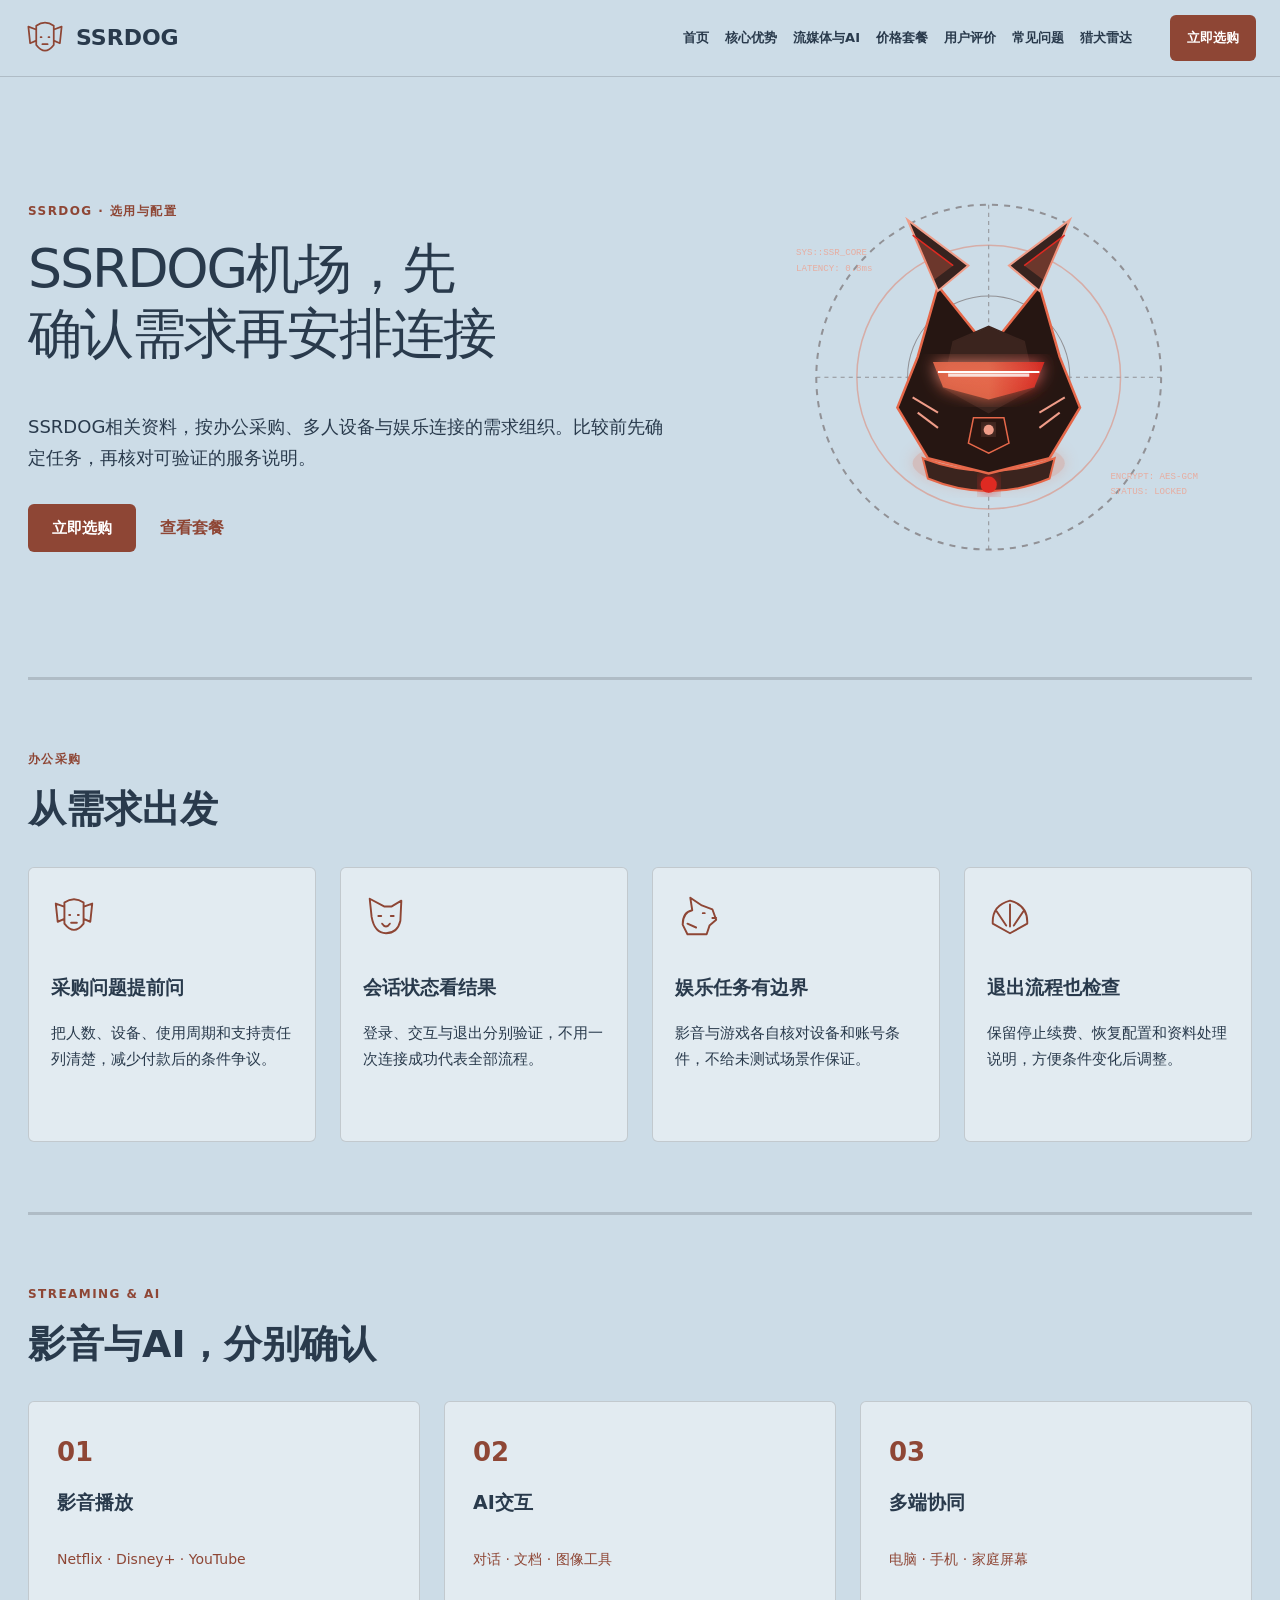
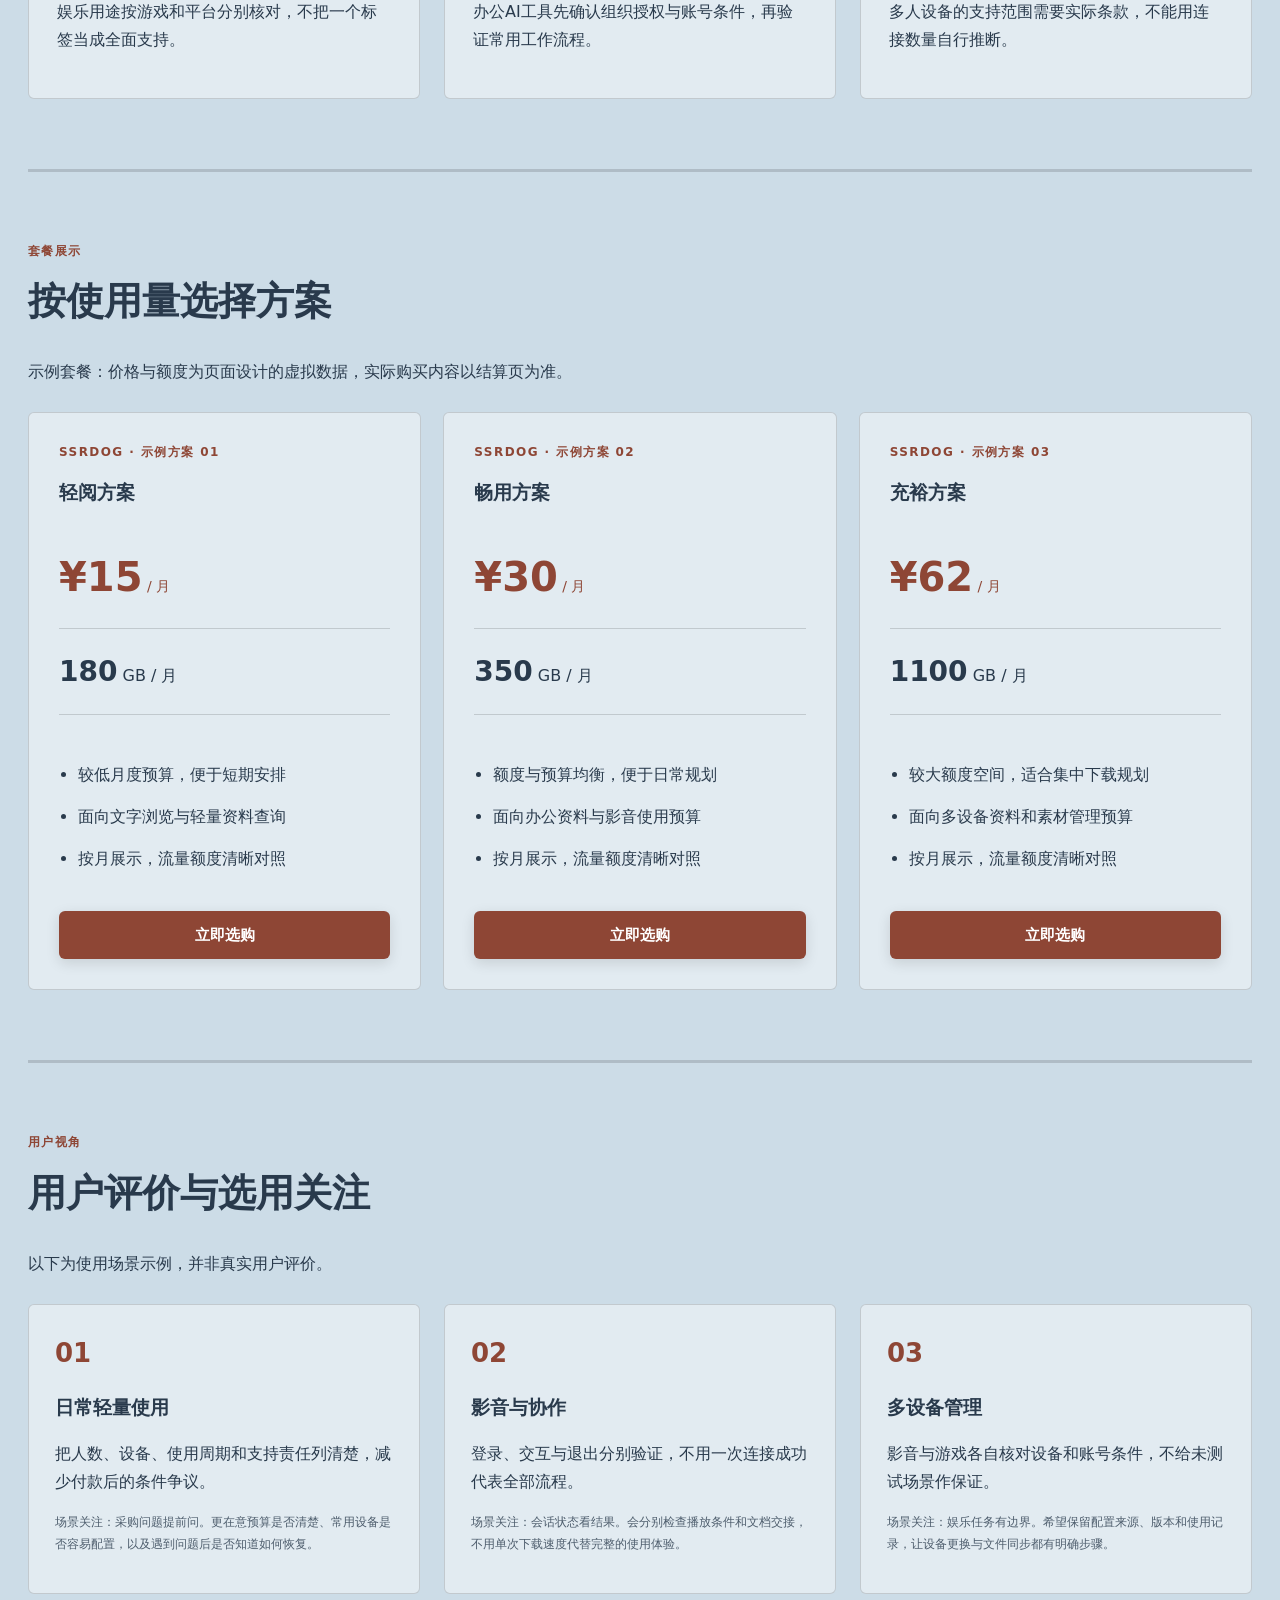
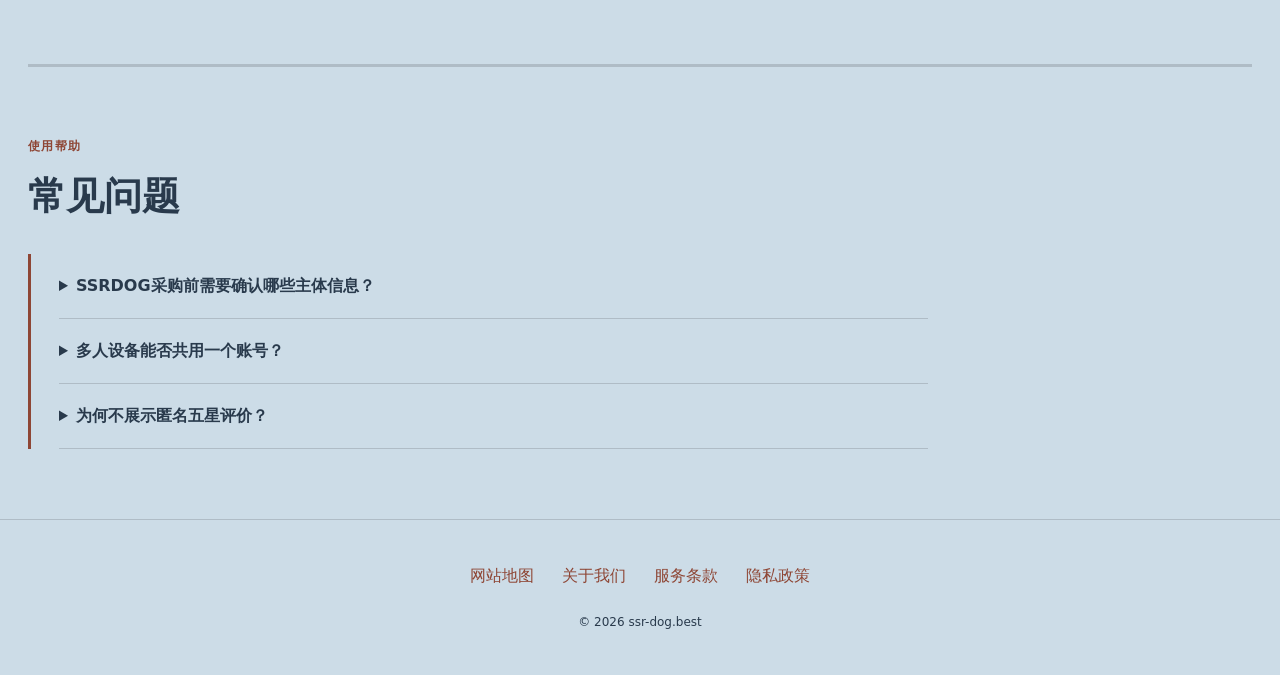
==== commit 796b4d12: "feat: add purchase CTA buttons to pricing section conforming to domain style" ====
--- a/index.html
+++ b/index.html
@@ -106,4 +106,7 @@
     <text x="380" y="320">ENCRYPT: AES-GCM</text>
     <text x="380" y="335">STATUS: LOCKED</text>
   </g>
-</svg></div></section><section id="features" class="section "><div class="section-heading"><span class="eyebrow">办公采购</span><h2>从需求出发</h2></div><div class="features rail"><div class="feature"><svg class="" viewBox="0 0 48 48" aria-hidden="true"><path d="M13 14L5 11L7 30L14 27 M35 14L43 11L41 30L34 27 M14 10Q24 3 34 10V32Q24 45 14 32Z M19 23H20 M28 23H29 M21 31H27" fill="none" stroke="currentColor" stroke-width="2" stroke-linecap="round" stroke-linejoin="round"/></svg><div><h3>采购问题提前问</h3><p>把人数、设备、使用周期和支持责任列清楚，减少付款后的条件争议。</p></div></div><div class="feature"><svg class="" viewBox="0 0 48 48" aria-hidden="true"><path d="M9 25L7 6L22 14H30L40 8L39 29Q36 42 24 42Q12 42 9 25Z M16 24H19 M29 24H32 M20 32Q24 38 28 32" fill="none" stroke="currentColor" stroke-width="2" stroke-linecap="round" stroke-linejoin="round"/></svg><div><h3>会话状态看结果</h3><p>登录、交互与退出分别验证，不用一次连接成功代表全部流程。</p></div></div><div class="feature"><svg class="" viewBox="0 0 48 48" aria-hidden="true"><path d="M8 33Q8 20 18 18L16 5L28 13L39 17L43 28L36 34L33 43H13Z M29 21H31 M39 26H43 M13 32L22 36" fill="none" stroke="currentColor" stroke-width="2" stroke-linecap="round" stroke-linejoin="round"/></svg><div><h3>娱乐任务有边界</h3><p>影音与游戏各自核对设备和账号条件，不给未测试场景作保证。</p></div></div><div class="feature"><svg class="" viewBox="0 0 48 48" aria-hidden="true"><path d="M6 32Q5 13 24 8Q43 13 42 32L24 42Z M24 12V35 M10 19L20 34 M38 19L28 34" fill="none" stroke="currentColor" stroke-width="2" stroke-linecap="round" stroke-linejoin="round"/></svg><div><h3>退出流程也检查</h3><p>保留停止续费、恢复配置和资料处理说明，方便条件变化后调整。</p></div></div></div></section><section id="streaming" class="section "><div class="section-heading"><span class="eyebrow">STREAMING & AI</span><h2>影音与AI，分别确认</h2></div><div class="use-cases rows"><div class="use-case"><span class="item-no">01</span><h3>影音播放</h3><p class="platforms">Netflix · Disney+ · YouTube</p><p>娱乐用途按游戏和平台分别核对，不把一个标签当成全面支持。</p></div><div class="use-case"><span class="item-no">02</span><h3>AI交互</h3><p class="platforms">对话 · 文档 · 图像工具</p><p>办公AI工具先确认组织授权与账号条件，再验证常用工作流程。</p></div><div class="use-case"><span class="item-no">03</span><h3>多端协同</h3><p class="platforms">电脑 · 手机 · 家庭屏幕</p><p>多人设备的支持范围需要实际条款，不能用连接数量自行推断。</p></div></div></section><section id="pricing" class="section"><div class="section-heading"><span class="eyebrow">套餐展示</span><h2>按使用量选择方案</h2></div><p class="section-intro">示例套餐：价格与额度为页面设计的虚拟数据，实际购买内容以结算页为准。</p><div class="plans cards"><div class="plan"><span class="eyebrow">SSRDOG · 示例方案 01</span><h3>轻阅方案</h3><p class="price-value">¥15<small> / 月</small></p><p class="quota"><strong>180</strong> GB / 月</p><ul><li>较低月度预算，便于短期安排</li><li>面向文字浏览与轻量资料查询</li><li>按月展示，流量额度清晰对照</li></ul></div><div class="plan"><span class="eyebrow">SSRDOG · 示例方案 02</span><h3>畅用方案</h3><p class="price-value">¥30<small> / 月</small></p><p class="quota"><strong>350</strong> GB / 月</p><ul><li>额度与预算均衡，便于日常规划</li><li>面向办公资料与影音使用预算</li><li>按月展示，流量额度清晰对照</li></ul></div><div class="plan"><span class="eyebrow">SSRDOG · 示例方案 03</span><h3>充裕方案</h3><p class="price-value">¥62<small> / 月</small></p><p class="quota"><strong>1100</strong> GB / 月</p><ul><li>较大额度空间，适合集中下载规划</li><li>面向多设备资料和素材管理预算</li><li>按月展示，流量额度清晰对照</li></ul></div></div></section><section id="testimonials" class="section"><div class="section-heading"><span class="eyebrow">用户视角</span><h2>用户评价与选用关注</h2></div><p class="section-intro">以下为使用场景示例，并非真实用户评价。</p><div class="reviews"><div class="review"><span class="review-mark">01</span><h3>日常轻量使用</h3><p>把人数、设备、使用周期和支持责任列清楚，减少付款后的条件争议。</p><p class="small">场景关注：采购问题提前问。更在意预算是否清楚、常用设备是否容易配置，以及遇到问题后是否知道如何恢复。</p></div><div class="review"><span class="review-mark">02</span><h3>影音与协作</h3><p>登录、交互与退出分别验证，不用一次连接成功代表全部流程。</p><p class="small">场景关注：会话状态看结果。会分别检查播放条件和文档交接，不用单次下载速度代替完整的使用体验。</p></div><div class="review"><span class="review-mark">03</span><h3>多设备管理</h3><p>影音与游戏各自核对设备和账号条件，不给未测试场景作保证。</p><p class="small">场景关注：娱乐任务有边界。希望保留配置来源、版本和使用记录，让设备更换与文件同步都有明确步骤。</p></div></div></section><section id="faq" class="section "><div class="section-heading"><span class="eyebrow">使用帮助</span><h2>常见问题</h2></div><div class="faq-list"><details><summary>SSRDOG采购前需要确认哪些主体信息？</summary><p>核对真实服务名称、收款对象和支持渠道，第三方资料页不能代替交易条款。</p></details><details><summary>多人设备能否共用一个账号？</summary><p>以实际服务规则为准，不能仅凭网络连通推断共享使用已获允许。</p></details><details><summary>为何不展示匿名五星评价？</summary><p>缺少可追溯来源与使用条件的评价无法支持判断，本站保留真实反馈待补位置。</p></details></div></section></main><footer class="site-footer"><nav aria-label="页脚导航"><a href="sitemap.html">网站地图</a><a href="about.html">关于我们</a><a href="terms.html">服务条款</a><a href="privacy.html">隐私政策</a></nav><p>© 2026 ssr-dog.best</p></footer></body></html>+</svg></div></section><section id="features" class="section "><div class="section-heading"><span class="eyebrow">办公采购</span><h2>从需求出发</h2></div><div class="features rail"><div class="feature"><svg class="" viewBox="0 0 48 48" aria-hidden="true"><path d="M13 14L5 11L7 30L14 27 M35 14L43 11L41 30L34 27 M14 10Q24 3 34 10V32Q24 45 14 32Z M19 23H20 M28 23H29 M21 31H27" fill="none" stroke="currentColor" stroke-width="2" stroke-linecap="round" stroke-linejoin="round"/></svg><div><h3>采购问题提前问</h3><p>把人数、设备、使用周期和支持责任列清楚，减少付款后的条件争议。</p></div></div><div class="feature"><svg class="" viewBox="0 0 48 48" aria-hidden="true"><path d="M9 25L7 6L22 14H30L40 8L39 29Q36 42 24 42Q12 42 9 25Z M16 24H19 M29 24H32 M20 32Q24 38 28 32" fill="none" stroke="currentColor" stroke-width="2" stroke-linecap="round" stroke-linejoin="round"/></svg><div><h3>会话状态看结果</h3><p>登录、交互与退出分别验证，不用一次连接成功代表全部流程。</p></div></div><div class="feature"><svg class="" viewBox="0 0 48 48" aria-hidden="true"><path d="M8 33Q8 20 18 18L16 5L28 13L39 17L43 28L36 34L33 43H13Z M29 21H31 M39 26H43 M13 32L22 36" fill="none" stroke="currentColor" stroke-width="2" stroke-linecap="round" stroke-linejoin="round"/></svg><div><h3>娱乐任务有边界</h3><p>影音与游戏各自核对设备和账号条件，不给未测试场景作保证。</p></div></div><div class="feature"><svg class="" viewBox="0 0 48 48" aria-hidden="true"><path d="M6 32Q5 13 24 8Q43 13 42 32L24 42Z M24 12V35 M10 19L20 34 M38 19L28 34" fill="none" stroke="currentColor" stroke-width="2" stroke-linecap="round" stroke-linejoin="round"/></svg><div><h3>退出流程也检查</h3><p>保留停止续费、恢复配置和资料处理说明，方便条件变化后调整。</p></div></div></div></section><section id="streaming" class="section "><div class="section-heading"><span class="eyebrow">STREAMING & AI</span><h2>影音与AI，分别确认</h2></div><div class="use-cases rows"><div class="use-case"><span class="item-no">01</span><h3>影音播放</h3><p class="platforms">Netflix · Disney+ · YouTube</p><p>娱乐用途按游戏和平台分别核对，不把一个标签当成全面支持。</p></div><div class="use-case"><span class="item-no">02</span><h3>AI交互</h3><p class="platforms">对话 · 文档 · 图像工具</p><p>办公AI工具先确认组织授权与账号条件，再验证常用工作流程。</p></div><div class="use-case"><span class="item-no">03</span><h3>多端协同</h3><p class="platforms">电脑 · 手机 · 家庭屏幕</p><p>多人设备的支持范围需要实际条款，不能用连接数量自行推断。</p></div></div></section><section id="pricing" class="section"><div class="section-heading"><span class="eyebrow">套餐展示</span><h2>按使用量选择方案</h2></div><p class="section-intro">示例套餐：价格与额度为页面设计的虚拟数据，实际购买内容以结算页为准。</p><div class="plans cards"><div class="plan"><span class="eyebrow">SSRDOG · 示例方案 01</span><h3>轻阅方案</h3><p class="price-value">¥15<small> / 月</small></p><p class="quota"><strong>180</strong> GB / 月</p><ul><li>较低月度预算，便于短期安排</li><li>面向文字浏览与轻量资料查询</li><li>按月展示，流量额度清晰对照</li></ul>  <a class="button" href="https://ww012.twilightaff.com/#/?code=A56DH1Af" target="_blank" rel="sponsored nofollow noopener">立即选购</a>
+</div><div class="plan"><span class="eyebrow">SSRDOG · 示例方案 02</span><h3>畅用方案</h3><p class="price-value">¥30<small> / 月</small></p><p class="quota"><strong>350</strong> GB / 月</p><ul><li>额度与预算均衡，便于日常规划</li><li>面向办公资料与影音使用预算</li><li>按月展示，流量额度清晰对照</li></ul>  <a class="button" href="https://ww012.twilightaff.com/#/?code=A56DH1Af" target="_blank" rel="sponsored nofollow noopener">立即选购</a>
+</div><div class="plan"><span class="eyebrow">SSRDOG · 示例方案 03</span><h3>充裕方案</h3><p class="price-value">¥62<small> / 月</small></p><p class="quota"><strong>1100</strong> GB / 月</p><ul><li>较大额度空间，适合集中下载规划</li><li>面向多设备资料和素材管理预算</li><li>按月展示，流量额度清晰对照</li></ul>  <a class="button" href="https://ww012.twilightaff.com/#/?code=A56DH1Af" target="_blank" rel="sponsored nofollow noopener">立即选购</a>
+</div></div></section><section id="testimonials" class="section"><div class="section-heading"><span class="eyebrow">用户视角</span><h2>用户评价与选用关注</h2></div><p class="section-intro">以下为使用场景示例，并非真实用户评价。</p><div class="reviews"><div class="review"><span class="review-mark">01</span><h3>日常轻量使用</h3><p>把人数、设备、使用周期和支持责任列清楚，减少付款后的条件争议。</p><p class="small">场景关注：采购问题提前问。更在意预算是否清楚、常用设备是否容易配置，以及遇到问题后是否知道如何恢复。</p></div><div class="review"><span class="review-mark">02</span><h3>影音与协作</h3><p>登录、交互与退出分别验证，不用一次连接成功代表全部流程。</p><p class="small">场景关注：会话状态看结果。会分别检查播放条件和文档交接，不用单次下载速度代替完整的使用体验。</p></div><div class="review"><span class="review-mark">03</span><h3>多设备管理</h3><p>影音与游戏各自核对设备和账号条件，不给未测试场景作保证。</p><p class="small">场景关注：娱乐任务有边界。希望保留配置来源、版本和使用记录，让设备更换与文件同步都有明确步骤。</p></div></div></section><section id="faq" class="section "><div class="section-heading"><span class="eyebrow">使用帮助</span><h2>常见问题</h2></div><div class="faq-list"><details><summary>SSRDOG采购前需要确认哪些主体信息？</summary><p>核对真实服务名称、收款对象和支持渠道，第三方资料页不能代替交易条款。</p></details><details><summary>多人设备能否共用一个账号？</summary><p>以实际服务规则为准，不能仅凭网络连通推断共享使用已获允许。</p></details><details><summary>为何不展示匿名五星评价？</summary><p>缺少可追溯来源与使用条件的评价无法支持判断，本站保留真实反馈待补位置。</p></details></div></section></main><footer class="site-footer"><nav aria-label="页脚导航"><a href="sitemap.html">网站地图</a><a href="about.html">关于我们</a><a href="terms.html">服务条款</a><a href="privacy.html">隐私政策</a></nav><p>© 2026 ssr-dog.best</p></footer></body></html>
--- a/style.css
+++ b/style.css
@@ -171,3 +171,17 @@
   z-index: 2 !important;
   cursor: pointer !important;
 }
+
+/* 4. Pricing Plan Purchase Button */
+.plan .button {
+  width: 100% !important;
+  margin-top: 24px !important;
+  text-align: center !important;
+  box-shadow: 0 4px 14px rgba(0, 0, 0, 0.12) !important;
+  transition: transform 0.2s ease, filter 0.2s ease, box-shadow 0.2s ease !important;
+}
+.plan .button:hover {
+  transform: translateY(-2px) !important;
+  filter: brightness(0.92) !important;
+  box-shadow: 0 6px 18px rgba(0, 0, 0, 0.18) !important;
+}
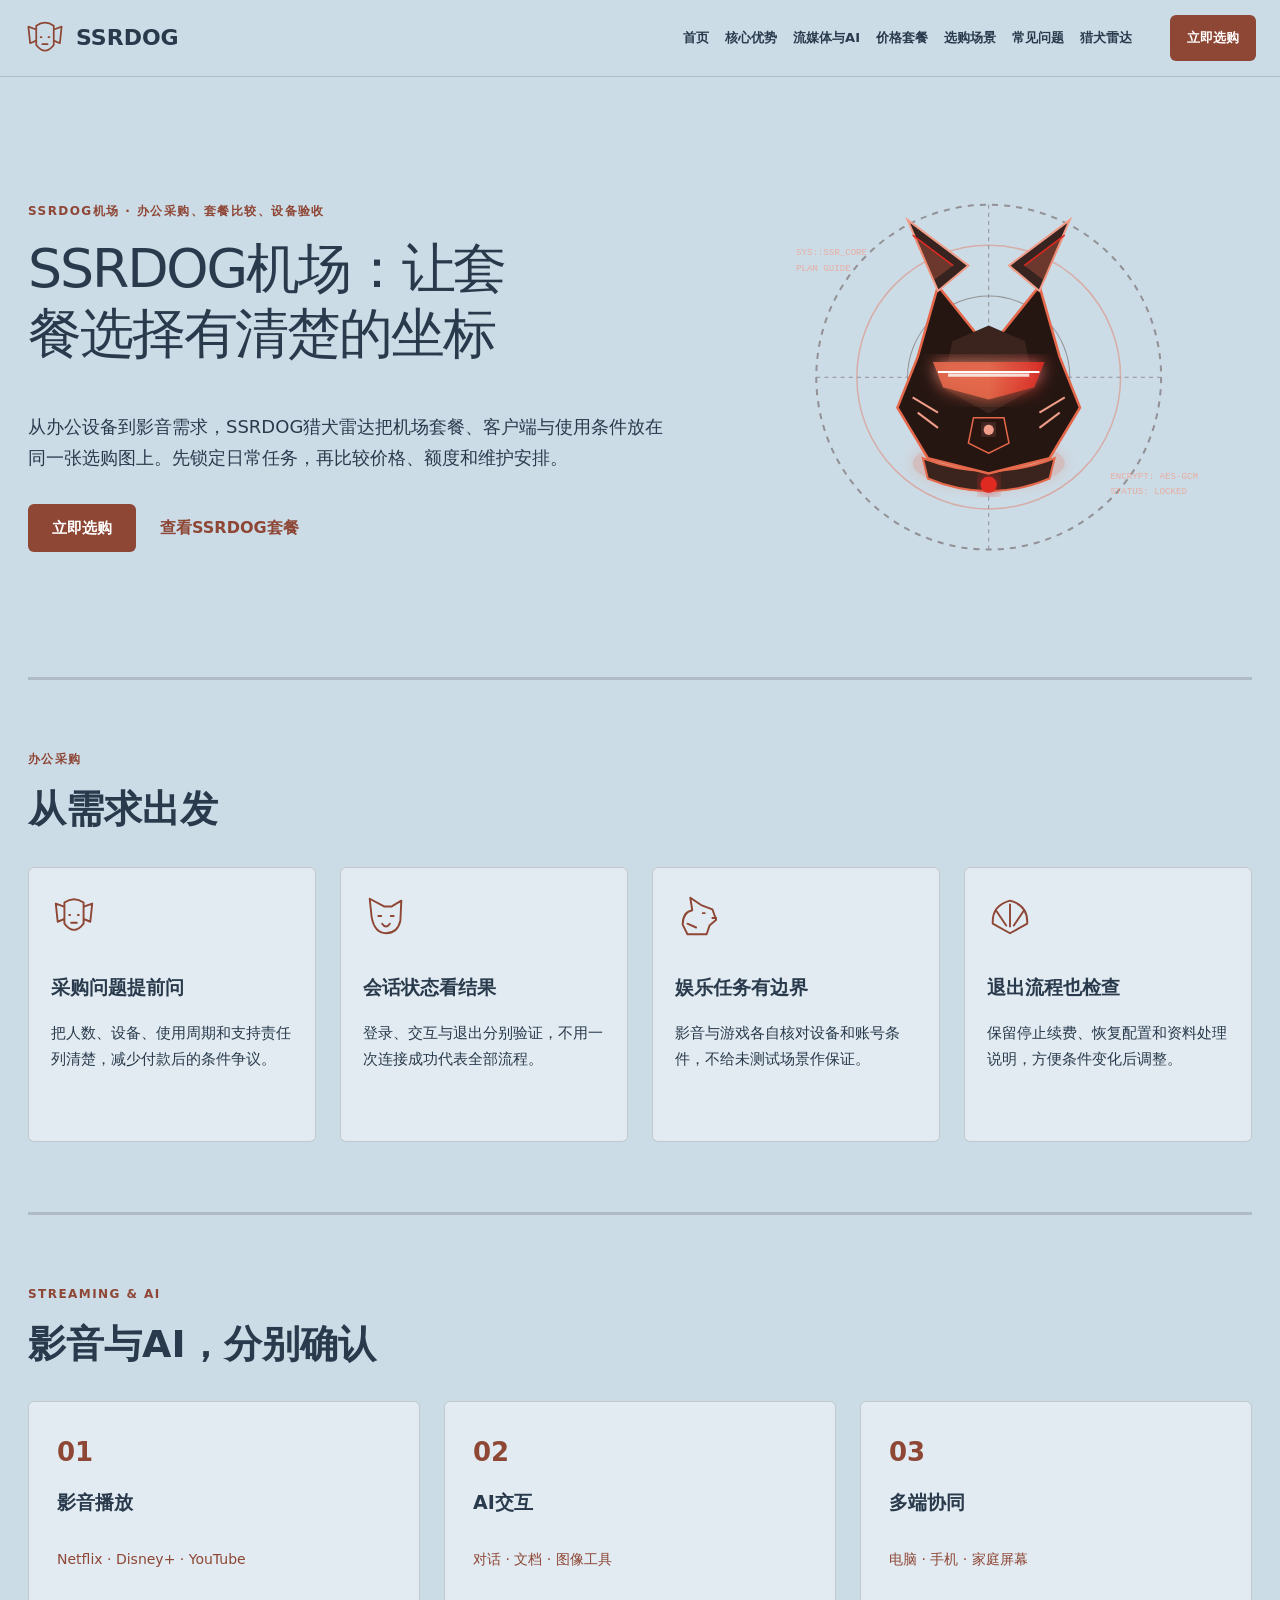
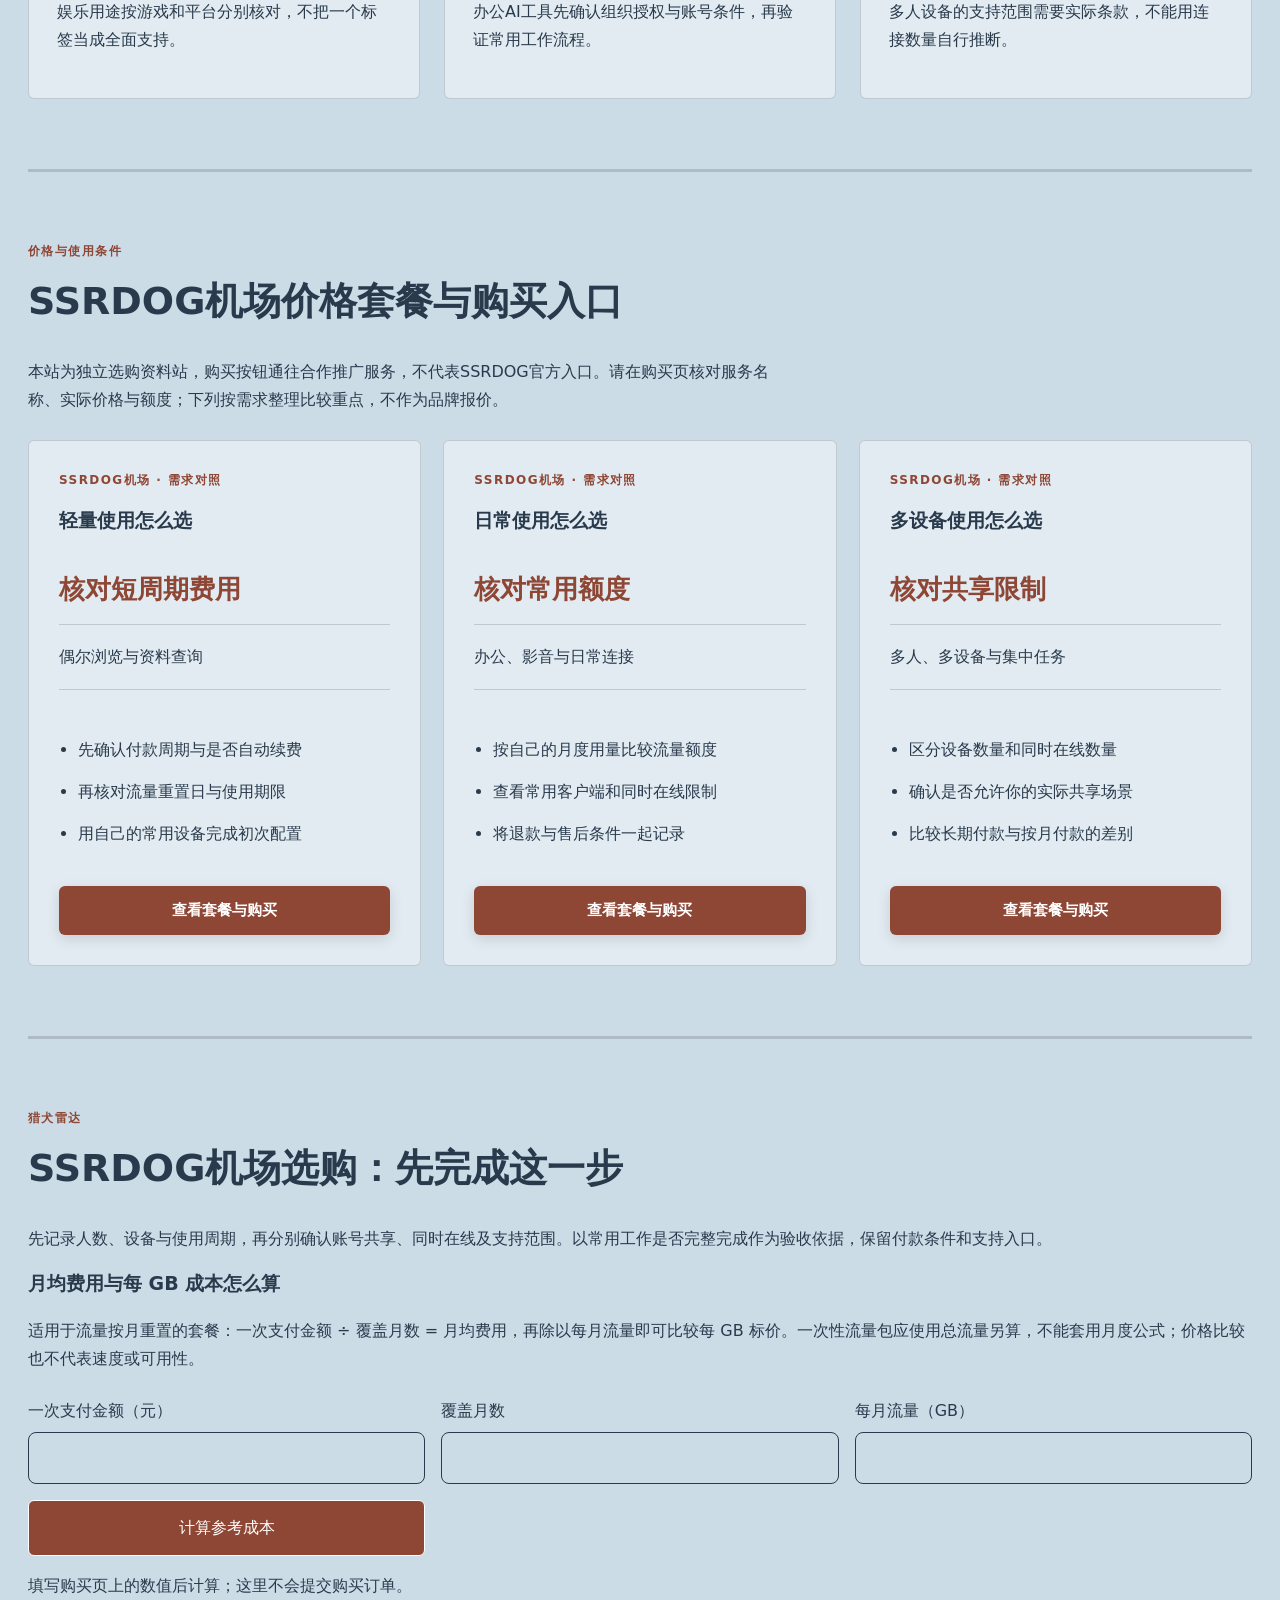
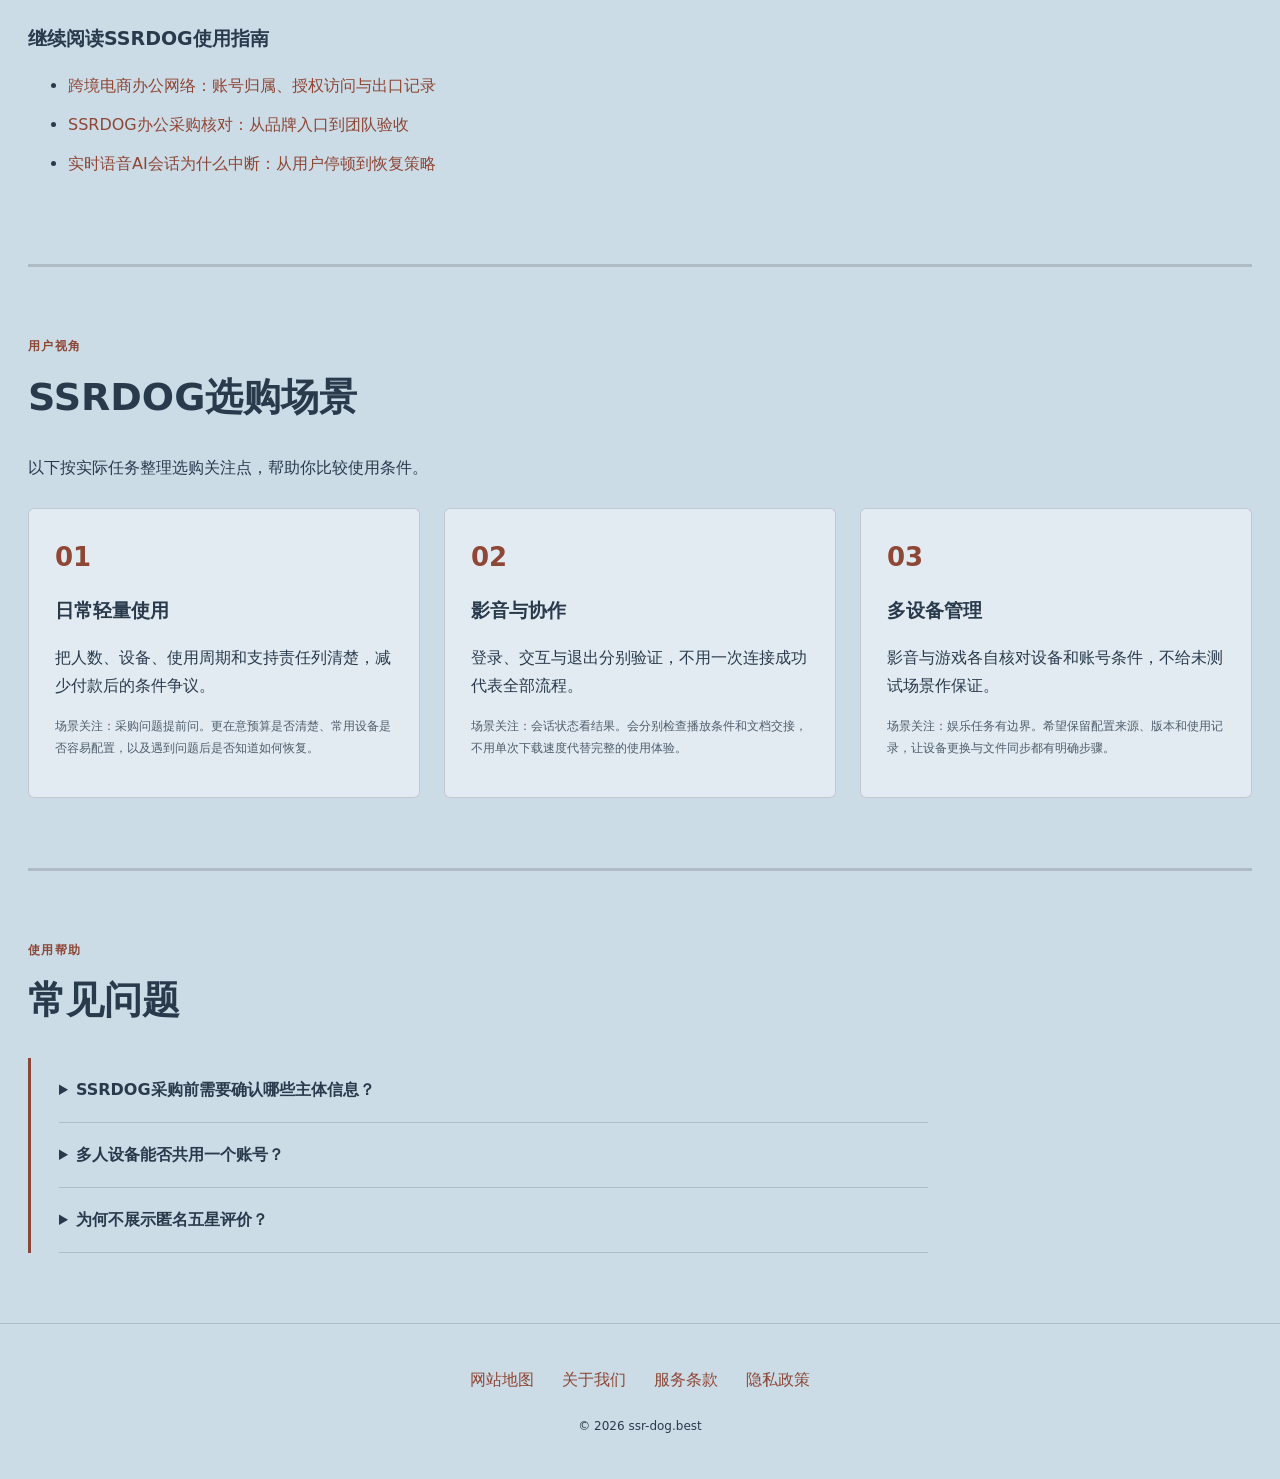
==== commit 6500f390: "Improve airport search intent and package guidance" ====
--- a/index.html
+++ b/index.html
@@ -1,112 +1,125 @@
-<!DOCTYPE html>
-<html lang="zh-CN"><head><meta charset="UTF-8"><meta name="viewport" content="width=device-width,initial-scale=1"><title>SSRDOG机场，先确认需求再安排连接｜选用指南</title><meta name="description" content="SSRDOG相关资料，按办公采购、多人设备与娱乐连接的需求组织。比较前先确定任务，再核对可验证的服务说明。"><meta name="keywords" content="SSRDOG,SSRDOG机场，先确认需求再安排连接,猎犬雷达,网络使用指南"><link rel="canonical" href="https://ssr-dog.best/"><meta property="og:type" content="website"><meta property="og:title" content="SSRDOG机场，先确认需求再安排连接｜选用指南"><meta property="og:description" content="SSRDOG相关资料，按办公采购、多人设备与娱乐连接的需求组织。比较前先确定任务，再核对可验证的服务说明。"><meta property="og:url" content="https://ssr-dog.best/"><meta property="og:image" content="https://ssr-dog.best/share.png"><meta property="og:locale" content="zh_CN"><link rel="icon" href="favicon.svg" type="image/svg+xml"><link rel="stylesheet" href="style.css"><script defer src="menu.js"></script><script type="application/ld+json">{"@context": "https://schema.org", "@type": "WebPage", "name": "SSRDOG机场，先确认需求再安排连接｜选用指南", "url": "https://ssr-dog.best/", "description": "SSRDOG相关资料，按办公采购、多人设备与娱乐连接的需求组织。比较前先确定任务，再核对可验证的服务说明。", "inLanguage": "zh-CN"}</script></head><body class="site-15 hero-B review-0 faq-2 nav-2"><header class="site-header"><div class="nav-wrap"><a class="brand" href="index.html"><svg class="brand-mark" viewBox="0 0 48 48" aria-hidden="true"><path d="M13 14L5 11L7 30L14 27 M35 14L43 11L41 30L34 27 M14 10Q24 3 34 10V32Q24 45 14 32Z M19 23H20 M28 23H29 M21 31H27" fill="none" stroke="currentColor" stroke-width="2" stroke-linecap="round" stroke-linejoin="round"/></svg><span>SSRDOG</span></a><nav id="site-menu" aria-label="主导航"><a href="index.html">首页</a><a href="index.html#features">核心优势</a><a href="index.html#streaming">流媒体与AI</a><a href="index.html#pricing">价格套餐</a><a href="index.html#testimonials">用户评价</a><a href="index.html#faq">常见问题</a><a href="hound-radar.html">猎犬雷达</a></nav><div class="nav-actions"><a class="button compact" href="https://ww012.twilightaff.com/#/?code=A56DH1Af" target="_blank" rel="sponsored nofollow noopener">立即选购</a><button type="button" class="menu-toggle" aria-label="切换主导航菜单" aria-controls="site-menu" aria-expanded="false"><span></span><span></span></button></div></div></header><main class="site-main"><section class="hero-section"><div class="hero-copy"><span class="eyebrow">SSRDOG · 选用与配置</span><h1>SSRDOG机场，先确认需求再安排连接</h1><p class="hero-intro">SSRDOG相关资料，按办公采购、多人设备与娱乐连接的需求组织。比较前先确定任务，再核对可验证的服务说明。</p><div class="hero-actions"><a class="button" href="https://ww012.twilightaff.com/#/?code=A56DH1Af" target="_blank" rel="sponsored nofollow noopener">立即选购</a><a class="text-button" href="#pricing">查看套餐</a></div></div><div class="hero-art" role="img" aria-label="SSRDOG品牌动画"><svg viewBox="0 0 520 440" width="100%" height="100%" xmlns="http://www.w3.org/2000/svg" style="max-height: 400px;">
-  <defs>
-    <linearGradient id="cyberGrid" x1="0" y1="0" x2="0" y2="1">
-      <stop offset="0%" stop-color="#e6684a" stop-opacity="0.3"/>
-      <stop offset="100%" stop-color="#e6684a" stop-opacity="0.0"/>
-    </linearGradient>
-    <linearGradient id="neonVisor" x1="0" y1="0" x2="1" y2="0">
-      <stop offset="0%" stop-color="#e6684a"/>
-      <stop offset="50%" stop-color="#e6684a"/>
-      <stop offset="100%" stop-color="#df2921"/>
-    </linearGradient>
-    <filter id="neonGlow" x="-20%" y="-20%" width="140%" height="140%">
-      <feGaussianBlur stdDeviation="8" result="blur" />
-      <feComposite in="SourceGraphic" in2="blur" operator="over" />
-    </filter>
-  </defs>
-  <style>
-    @keyframes houndHover {
-      0%, 100% { transform: translateY(0px) rotate(0deg); }
-      50% { transform: translateY(-12px) rotate(1deg); }
-    }
-    @keyframes scanBeam {
-      0% { transform: translateY(-30px); opacity: 0; }
-      50% { opacity: 0.8; }
-      100% { transform: translateY(180px); opacity: 0; }
-    }
-    @keyframes earTwitch {
-      0%, 80%, 100% { transform: rotate(0deg); }
-      85% { transform: rotate(-5deg); }
-      90% { transform: rotate(4deg); }
-    }
-    @keyframes ringPulse {
-      0%, 100% { transform: scale(1); opacity: 0.4; }
-      50% { transform: scale(1.08); opacity: 0.9; }
-    }
-    .hound-body { animation: houndHover 4.5s ease-in-out infinite; transform-origin: center; }
-    .scan-line { animation: scanBeam 3s ease-in-out infinite; }
-    .ear-left { transform-origin: 210px 140px; animation: earTwitch 6s ease-in-out infinite; }
-    .ear-right { transform-origin: 310px 140px; animation: earTwitch 6s ease-in-out infinite 0.5s; }
-    .radar-ring { transform-origin: 260px 220px; animation: ringPulse 4s ease-in-out infinite; }
-  </style>
-
-  <!-- Background Cyber Radar Grid -->
-  <g opacity="0.4">
-    <circle cx="260" cy="220" r="170" fill="none" stroke="#3b241e" stroke-width="2" stroke-dasharray="6,6" />
-    <circle cx="260" cy="220" r="130" fill="none" stroke="#e6684a" stroke-width="1.5" class="radar-ring" />
-    <circle cx="260" cy="220" r="80" fill="none" stroke="#3b241e" stroke-width="1" />
-    <line x1="90" y1="220" x2="430" y2="220" stroke="#3b241e" stroke-width="1" stroke-dasharray="4,4" />
-    <line x1="260" y1="50" x2="260" y2="390" stroke="#3b241e" stroke-width="1" stroke-dasharray="4,4" />
-  </g>
-
-  <!-- Cyber Hound Group -->
-  <g class="hound-body">
-    <!-- Cyber Collar Glow -->
-    <ellipse cx="260" cy="305" rx="75" ry="24" fill="#e6684a" opacity="0.25" filter="url(#neonGlow)" />
-    <path d="M195 300 Q260 325 325 300 L320 320 Q260 345 200 320 Z" fill="#3b241e" stroke="#e6684a" stroke-width="2" />
-    <circle cx="260" cy="326" r="8" fill="#df2921" filter="url(#neonGlow)" />
-
-    <!-- Hound Head Base (Geometric Cyber Style) -->
-    <path d="M190 200 L210 130 L250 180 L270 180 L310 130 L330 200 L350 250 L320 300 L260 315 L200 300 L170 250 Z" 
-          fill="#261612" stroke="#e6684a" stroke-width="2.5" />
-
-    <!-- Left Cyber Ear -->
-    <g class="ear-left">
-      <polygon points="210,135 180,65 240,110" fill="#37231f" stroke="#f09d89" stroke-width="2" />
-      <polygon points="205,125 185,80 225,110" fill="#e6684a" opacity="0.3" />
-      <line x1="185" y1="80" x2="225" y2="110" stroke="#df2921" stroke-width="1.5" />
-    </g>
-
-    <!-- Right Cyber Ear -->
-    <g class="ear-right">
-      <polygon points="310,135 340,65 280,110" fill="#37231f" stroke="#f09d89" stroke-width="2" />
-      <polygon points="315,125 335,80 295,110" fill="#e6684a" opacity="0.3" />
-      <line x1="335" y1="80" x2="295" y2="110" stroke="#df2921" stroke-width="1.5" />
-    </g>
-
-    <!-- Head Face Plates -->
-    <path d="M225 185 L260 170 L295 185 L305 230 L260 255 L215 230 Z" fill="#3b241e" stroke="#3b241e" stroke-width="1.5" />
-
-    <!-- Cyber Neon Visor Eye Bar -->
-    <g filter="url(#neonGlow)">
-      <polygon points="205,205 315,205 305,230 260,242 215,230" fill="url(#neonVisor)" opacity="0.9" />
-      <line x1="210" y1="215" x2="310" y2="215" stroke="#fff" stroke-width="2" />
-    </g>
-
-    <!-- Scanning Line Beam across Visor -->
-    <line x1="220" y1="218" x2="300" y2="218" stroke="#fff" stroke-width="3" class="scan-line" opacity="0.8" />
-
-    <!-- Cyber Muzzle & Snout -->
-    <polygon points="245,260 275,260 280,285 260,295 240,285" fill="#291510" stroke="#e6684a" stroke-width="1.5" />
-    <!-- Nose LED -->
-    <circle cx="260" cy="272" r="5" fill="#f09d89" filter="url(#neonGlow)" />
-
-    <!-- Cyber Cheeks Decal Lines -->
-    <line x1="185" y1="240" x2="210" y2="255" stroke="#f09d89" stroke-width="2" />
-    <line x1="190" y1="255" x2="210" y2="270" stroke="#f09d89" stroke-width="2" />
-    <line x1="335" y1="240" x2="310" y2="255" stroke="#f09d89" stroke-width="2" />
-    <line x1="330" y1="255" x2="310" y2="270" stroke="#f09d89" stroke-width="2" />
-  </g>
-
-  <!-- Floating Tech Data Bits -->
-  <g fill="#f09d89" font-family="monospace" font-size="9" opacity="0.75">
-    <text x="70" y="100">SYS::SSR_CORE</text>
-    <text x="70" y="115">LATENCY: 0.8ms</text>
-    <text x="380" y="320">ENCRYPT: AES-GCM</text>
-    <text x="380" y="335">STATUS: LOCKED</text>
-  </g>
-</svg></div></section><section id="features" class="section "><div class="section-heading"><span class="eyebrow">办公采购</span><h2>从需求出发</h2></div><div class="features rail"><div class="feature"><svg class="" viewBox="0 0 48 48" aria-hidden="true"><path d="M13 14L5 11L7 30L14 27 M35 14L43 11L41 30L34 27 M14 10Q24 3 34 10V32Q24 45 14 32Z M19 23H20 M28 23H29 M21 31H27" fill="none" stroke="currentColor" stroke-width="2" stroke-linecap="round" stroke-linejoin="round"/></svg><div><h3>采购问题提前问</h3><p>把人数、设备、使用周期和支持责任列清楚，减少付款后的条件争议。</p></div></div><div class="feature"><svg class="" viewBox="0 0 48 48" aria-hidden="true"><path d="M9 25L7 6L22 14H30L40 8L39 29Q36 42 24 42Q12 42 9 25Z M16 24H19 M29 24H32 M20 32Q24 38 28 32" fill="none" stroke="currentColor" stroke-width="2" stroke-linecap="round" stroke-linejoin="round"/></svg><div><h3>会话状态看结果</h3><p>登录、交互与退出分别验证，不用一次连接成功代表全部流程。</p></div></div><div class="feature"><svg class="" viewBox="0 0 48 48" aria-hidden="true"><path d="M8 33Q8 20 18 18L16 5L28 13L39 17L43 28L36 34L33 43H13Z M29 21H31 M39 26H43 M13 32L22 36" fill="none" stroke="currentColor" stroke-width="2" stroke-linecap="round" stroke-linejoin="round"/></svg><div><h3>娱乐任务有边界</h3><p>影音与游戏各自核对设备和账号条件，不给未测试场景作保证。</p></div></div><div class="feature"><svg class="" viewBox="0 0 48 48" aria-hidden="true"><path d="M6 32Q5 13 24 8Q43 13 42 32L24 42Z M24 12V35 M10 19L20 34 M38 19L28 34" fill="none" stroke="currentColor" stroke-width="2" stroke-linecap="round" stroke-linejoin="round"/></svg><div><h3>退出流程也检查</h3><p>保留停止续费、恢复配置和资料处理说明，方便条件变化后调整。</p></div></div></div></section><section id="streaming" class="section "><div class="section-heading"><span class="eyebrow">STREAMING & AI</span><h2>影音与AI，分别确认</h2></div><div class="use-cases rows"><div class="use-case"><span class="item-no">01</span><h3>影音播放</h3><p class="platforms">Netflix · Disney+ · YouTube</p><p>娱乐用途按游戏和平台分别核对，不把一个标签当成全面支持。</p></div><div class="use-case"><span class="item-no">02</span><h3>AI交互</h3><p class="platforms">对话 · 文档 · 图像工具</p><p>办公AI工具先确认组织授权与账号条件，再验证常用工作流程。</p></div><div class="use-case"><span class="item-no">03</span><h3>多端协同</h3><p class="platforms">电脑 · 手机 · 家庭屏幕</p><p>多人设备的支持范围需要实际条款，不能用连接数量自行推断。</p></div></div></section><section id="pricing" class="section"><div class="section-heading"><span class="eyebrow">套餐展示</span><h2>按使用量选择方案</h2></div><p class="section-intro">示例套餐：价格与额度为页面设计的虚拟数据，实际购买内容以结算页为准。</p><div class="plans cards"><div class="plan"><span class="eyebrow">SSRDOG · 示例方案 01</span><h3>轻阅方案</h3><p class="price-value">¥15<small> / 月</small></p><p class="quota"><strong>180</strong> GB / 月</p><ul><li>较低月度预算，便于短期安排</li><li>面向文字浏览与轻量资料查询</li><li>按月展示，流量额度清晰对照</li></ul>  <a class="button" href="https://ww012.twilightaff.com/#/?code=A56DH1Af" target="_blank" rel="sponsored nofollow noopener">立即选购</a>
-</div><div class="plan"><span class="eyebrow">SSRDOG · 示例方案 02</span><h3>畅用方案</h3><p class="price-value">¥30<small> / 月</small></p><p class="quota"><strong>350</strong> GB / 月</p><ul><li>额度与预算均衡，便于日常规划</li><li>面向办公资料与影音使用预算</li><li>按月展示，流量额度清晰对照</li></ul>  <a class="button" href="https://ww012.twilightaff.com/#/?code=A56DH1Af" target="_blank" rel="sponsored nofollow noopener">立即选购</a>
-</div><div class="plan"><span class="eyebrow">SSRDOG · 示例方案 03</span><h3>充裕方案</h3><p class="price-value">¥62<small> / 月</small></p><p class="quota"><strong>1100</strong> GB / 月</p><ul><li>较大额度空间，适合集中下载规划</li><li>面向多设备资料和素材管理预算</li><li>按月展示，流量额度清晰对照</li></ul>  <a class="button" href="https://ww012.twilightaff.com/#/?code=A56DH1Af" target="_blank" rel="sponsored nofollow noopener">立即选购</a>
-</div></div></section><section id="testimonials" class="section"><div class="section-heading"><span class="eyebrow">用户视角</span><h2>用户评价与选用关注</h2></div><p class="section-intro">以下为使用场景示例，并非真实用户评价。</p><div class="reviews"><div class="review"><span class="review-mark">01</span><h3>日常轻量使用</h3><p>把人数、设备、使用周期和支持责任列清楚，减少付款后的条件争议。</p><p class="small">场景关注：采购问题提前问。更在意预算是否清楚、常用设备是否容易配置，以及遇到问题后是否知道如何恢复。</p></div><div class="review"><span class="review-mark">02</span><h3>影音与协作</h3><p>登录、交互与退出分别验证，不用一次连接成功代表全部流程。</p><p class="small">场景关注：会话状态看结果。会分别检查播放条件和文档交接，不用单次下载速度代替完整的使用体验。</p></div><div class="review"><span class="review-mark">03</span><h3>多设备管理</h3><p>影音与游戏各自核对设备和账号条件，不给未测试场景作保证。</p><p class="small">场景关注：娱乐任务有边界。希望保留配置来源、版本和使用记录，让设备更换与文件同步都有明确步骤。</p></div></div></section><section id="faq" class="section "><div class="section-heading"><span class="eyebrow">使用帮助</span><h2>常见问题</h2></div><div class="faq-list"><details><summary>SSRDOG采购前需要确认哪些主体信息？</summary><p>核对真实服务名称、收款对象和支持渠道，第三方资料页不能代替交易条款。</p></details><details><summary>多人设备能否共用一个账号？</summary><p>以实际服务规则为准，不能仅凭网络连通推断共享使用已获允许。</p></details><details><summary>为何不展示匿名五星评价？</summary><p>缺少可追溯来源与使用条件的评价无法支持判断，本站保留真实反馈待补位置。</p></details></div></section></main><footer class="site-footer"><nav aria-label="页脚导航"><a href="sitemap.html">网站地图</a><a href="about.html">关于我们</a><a href="terms.html">服务条款</a><a href="privacy.html">隐私政策</a></nav><p>© 2026 ssr-dog.best</p></footer></body></html>+<!DOCTYPE html>
+
+<html lang="zh-CN"><head><meta charset="utf-8"/><meta content="width=device-width,initial-scale=1" name="viewport"/><title>SSRDOG机场套餐与办公指南｜设备、价格和选购核对</title><meta content="从办公设备到影音需求，SSRDOG猎犬雷达把机场套餐、客户端与使用条件放在同一张选购图上。先锁定日常任务，再比较价格、额度和维护安排。" name="description"/><link href="https://ssr-dog.best/" rel="canonical"/><meta content="website" property="og:type"/><meta content="SSRDOG机场套餐与办公指南｜设备、价格和选购核对" property="og:title"/><meta content="从办公设备到影音需求，SSRDOG猎犬雷达把机场套餐、客户端与使用条件放在同一张选购图上。先锁定日常任务，再比较价格、额度和维护安排。" property="og:description"/><meta content="https://ssr-dog.best/" property="og:url"/><meta content="https://ssr-dog.best/share.png" property="og:image"/><meta content="zh_CN" property="og:locale"/><link href="favicon.svg" rel="icon" type="image/svg+xml"/><link href="style.css" rel="stylesheet"/><script defer="" src="menu.js"></script><script type="application/ld+json">{"@context": "https://schema.org", "@type": "WebPage", "name": "SSRDOG机场套餐与办公指南｜设备、价格和选购核对", "url": "https://ssr-dog.best/", "description": "从办公设备到影音需求，SSRDOG猎犬雷达把机场套餐、客户端与使用条件放在同一张选购图上。先锁定日常任务，再比较价格、额度和维护安排。", "inLanguage": "zh-CN"}</script><link href="seo-guide.css" rel="stylesheet"/></head><body class="site-15 hero-B review-0 faq-2 nav-2"><header class="site-header"><div class="nav-wrap"><a class="brand" href="index.html"><svg aria-hidden="true" class="brand-mark" viewbox="0 0 48 48"><path d="M13 14L5 11L7 30L14 27 M35 14L43 11L41 30L34 27 M14 10Q24 3 34 10V32Q24 45 14 32Z M19 23H20 M28 23H29 M21 31H27" fill="none" stroke="currentColor" stroke-linecap="round" stroke-linejoin="round" stroke-width="2"></path></svg><span>SSRDOG</span></a><nav aria-label="主导航" id="site-menu"><a href="index.html">首页</a><a href="index.html#features">核心优势</a><a href="index.html#streaming">流媒体与AI</a><a href="index.html#pricing">价格套餐</a><a href="index.html#testimonials">选购场景</a><a href="index.html#faq">常见问题</a><a href="hound-radar.html">猎犬雷达</a></nav><div class="nav-actions"><a class="button compact" href="https://ww012.twilightaff.com/#/?code=A56DH1Af" rel="sponsored nofollow noopener" target="_blank">立即选购</a><button aria-controls="site-menu" aria-expanded="false" aria-label="切换主导航菜单" class="menu-toggle" type="button"><span></span><span></span></button></div></div></header><main class="site-main"><section class="hero-section"><div class="hero-copy"><span class="eyebrow">SSRDOG机场 · 办公采购、套餐比较、设备验收</span><h1>SSRDOG机场：让套餐选择有清楚的坐标</h1><p class="hero-intro">从办公设备到影音需求，SSRDOG猎犬雷达把机场套餐、客户端与使用条件放在同一张选购图上。先锁定日常任务，再比较价格、额度和维护安排。</p><div class="hero-actions"><a class="button" href="https://ww012.twilightaff.com/#/?code=A56DH1Af" rel="sponsored nofollow noopener" target="_blank">立即选购</a><a class="text-button" href="#pricing">查看SSRDOG套餐</a></div></div><div aria-label="SSRDOG品牌动画" class="hero-art" role="img"><svg height="100%" style="max-height: 400px;" viewbox="0 0 520 440" width="100%" xmlns="http://www.w3.org/2000/svg">
+<defs>
+<lineargradient id="cyberGrid" x1="0" x2="0" y1="0" y2="1">
+<stop offset="0%" stop-color="#e6684a" stop-opacity="0.3"></stop>
+<stop offset="100%" stop-color="#e6684a" stop-opacity="0.0"></stop>
+</lineargradient>
+<lineargradient id="neonVisor" x1="0" x2="1" y1="0" y2="0">
+<stop offset="0%" stop-color="#e6684a"></stop>
+<stop offset="50%" stop-color="#e6684a"></stop>
+<stop offset="100%" stop-color="#df2921"></stop>
+</lineargradient>
+<filter height="140%" id="neonGlow" width="140%" x="-20%" y="-20%">
+<fegaussianblur result="blur" stddeviation="8"></fegaussianblur>
+<fecomposite in="SourceGraphic" in2="blur" operator="over"></fecomposite>
+</filter>
+</defs>
+<style>+
+    @keyframes houndHover {+
+      0%, 100% { transform: translateY(0px) rotate(0deg); }+
+      50% { transform: translateY(-12px) rotate(1deg); }+
+    }+
+    @keyframes scanBeam {+
+      0% { transform: translateY(-30px); opacity: 0; }+
+      50% { opacity: 0.8; }+
+      100% { transform: translateY(180px); opacity: 0; }+
+    }+
+    @keyframes earTwitch {+
+      0%, 80%, 100% { transform: rotate(0deg); }+
+      85% { transform: rotate(-5deg); }+
+      90% { transform: rotate(4deg); }+
+    }+
+    @keyframes ringPulse {+
+      0%, 100% { transform: scale(1); opacity: 0.4; }+
+      50% { transform: scale(1.08); opacity: 0.9; }+
+    }+
+    .hound-body { animation: houndHover 4.5s ease-in-out infinite; transform-origin: center; }+
+    .scan-line { animation: scanBeam 3s ease-in-out infinite; }+
+    .ear-left { transform-origin: 210px 140px; animation: earTwitch 6s ease-in-out infinite; }+
+    .ear-right { transform-origin: 310px 140px; animation: earTwitch 6s ease-in-out infinite 0.5s; }+
+    .radar-ring { transform-origin: 260px 220px; animation: ringPulse 4s ease-in-out infinite; }+
+  </style>
+<!-- Background Cyber Radar Grid -->
+<g opacity="0.4">
+<circle cx="260" cy="220" fill="none" r="170" stroke="#3b241e" stroke-dasharray="6,6" stroke-width="2"></circle>
+<circle class="radar-ring" cx="260" cy="220" fill="none" r="130" stroke="#e6684a" stroke-width="1.5"></circle>
+<circle cx="260" cy="220" fill="none" r="80" stroke="#3b241e" stroke-width="1"></circle>
+<line stroke="#3b241e" stroke-dasharray="4,4" stroke-width="1" x1="90" x2="430" y1="220" y2="220"></line>
+<line stroke="#3b241e" stroke-dasharray="4,4" stroke-width="1" x1="260" x2="260" y1="50" y2="390"></line>
+</g>
+<!-- Cyber Hound Group -->
+<g class="hound-body">
+<!-- Cyber Collar Glow -->
+<ellipse cx="260" cy="305" fill="#e6684a" filter="url(#neonGlow)" opacity="0.25" rx="75" ry="24"></ellipse>
+<path d="M195 300 Q260 325 325 300 L320 320 Q260 345 200 320 Z" fill="#3b241e" stroke="#e6684a" stroke-width="2"></path>
+<circle cx="260" cy="326" fill="#df2921" filter="url(#neonGlow)" r="8"></circle>
+<!-- Hound Head Base (Geometric Cyber Style) -->
+<path d="M190 200 L210 130 L250 180 L270 180 L310 130 L330 200 L350 250 L320 300 L260 315 L200 300 L170 250 Z" fill="#261612" stroke="#e6684a" stroke-width="2.5"></path>
+<!-- Left Cyber Ear -->
+<g class="ear-left">
+<polygon fill="#37231f" points="210,135 180,65 240,110" stroke="#f09d89" stroke-width="2"></polygon>
+<polygon fill="#e6684a" opacity="0.3" points="205,125 185,80 225,110"></polygon>
+<line stroke="#df2921" stroke-width="1.5" x1="185" x2="225" y1="80" y2="110"></line>
+</g>
+<!-- Right Cyber Ear -->
+<g class="ear-right">
+<polygon fill="#37231f" points="310,135 340,65 280,110" stroke="#f09d89" stroke-width="2"></polygon>
+<polygon fill="#e6684a" opacity="0.3" points="315,125 335,80 295,110"></polygon>
+<line stroke="#df2921" stroke-width="1.5" x1="335" x2="295" y1="80" y2="110"></line>
+</g>
+<!-- Head Face Plates -->
+<path d="M225 185 L260 170 L295 185 L305 230 L260 255 L215 230 Z" fill="#3b241e" stroke="#3b241e" stroke-width="1.5"></path>
+<!-- Cyber Neon Visor Eye Bar -->
+<g filter="url(#neonGlow)">
+<polygon fill="url(#neonVisor)" opacity="0.9" points="205,205 315,205 305,230 260,242 215,230"></polygon>
+<line stroke="#fff" stroke-width="2" x1="210" x2="310" y1="215" y2="215"></line>
+</g>
+<!-- Scanning Line Beam across Visor -->
+<line class="scan-line" opacity="0.8" stroke="#fff" stroke-width="3" x1="220" x2="300" y1="218" y2="218"></line>
+<!-- Cyber Muzzle & Snout -->
+<polygon fill="#291510" points="245,260 275,260 280,285 260,295 240,285" stroke="#e6684a" stroke-width="1.5"></polygon>
+<!-- Nose LED -->
+<circle cx="260" cy="272" fill="#f09d89" filter="url(#neonGlow)" r="5"></circle>
+<!-- Cyber Cheeks Decal Lines -->
+<line stroke="#f09d89" stroke-width="2" x1="185" x2="210" y1="240" y2="255"></line>
+<line stroke="#f09d89" stroke-width="2" x1="190" x2="210" y1="255" y2="270"></line>
+<line stroke="#f09d89" stroke-width="2" x1="335" x2="310" y1="240" y2="255"></line>
+<line stroke="#f09d89" stroke-width="2" x1="330" x2="310" y1="255" y2="270"></line>
+</g>
+<!-- Floating Tech Data Bits -->
+<g fill="#f09d89" font-family="monospace" font-size="9" opacity="0.75">
+<text x="70" y="100">SYS::SSR_CORE</text>
+<text x="70" y="115">PLAN GUIDE</text>
+<text x="380" y="320">ENCRYPT: AES-GCM</text>
+<text x="380" y="335">STATUS: LOCKED</text>
+</g>
+</svg></div></section><section class="section" id="features"><div class="section-heading"><span class="eyebrow">办公采购</span><h2>从需求出发</h2></div><div class="features rail"><div class="feature"><svg aria-hidden="true" class="" viewbox="0 0 48 48"><path d="M13 14L5 11L7 30L14 27 M35 14L43 11L41 30L34 27 M14 10Q24 3 34 10V32Q24 45 14 32Z M19 23H20 M28 23H29 M21 31H27" fill="none" stroke="currentColor" stroke-linecap="round" stroke-linejoin="round" stroke-width="2"></path></svg><div><h3>采购问题提前问</h3><p>把人数、设备、使用周期和支持责任列清楚，减少付款后的条件争议。</p></div></div><div class="feature"><svg aria-hidden="true" class="" viewbox="0 0 48 48"><path d="M9 25L7 6L22 14H30L40 8L39 29Q36 42 24 42Q12 42 9 25Z M16 24H19 M29 24H32 M20 32Q24 38 28 32" fill="none" stroke="currentColor" stroke-linecap="round" stroke-linejoin="round" stroke-width="2"></path></svg><div><h3>会话状态看结果</h3><p>登录、交互与退出分别验证，不用一次连接成功代表全部流程。</p></div></div><div class="feature"><svg aria-hidden="true" class="" viewbox="0 0 48 48"><path d="M8 33Q8 20 18 18L16 5L28 13L39 17L43 28L36 34L33 43H13Z M29 21H31 M39 26H43 M13 32L22 36" fill="none" stroke="currentColor" stroke-linecap="round" stroke-linejoin="round" stroke-width="2"></path></svg><div><h3>娱乐任务有边界</h3><p>影音与游戏各自核对设备和账号条件，不给未测试场景作保证。</p></div></div><div class="feature"><svg aria-hidden="true" class="" viewbox="0 0 48 48"><path d="M6 32Q5 13 24 8Q43 13 42 32L24 42Z M24 12V35 M10 19L20 34 M38 19L28 34" fill="none" stroke="currentColor" stroke-linecap="round" stroke-linejoin="round" stroke-width="2"></path></svg><div><h3>退出流程也检查</h3><p>保留停止续费、恢复配置和资料处理说明，方便条件变化后调整。</p></div></div></div></section><section class="section" id="streaming"><div class="section-heading"><span class="eyebrow">STREAMING &amp; AI</span><h2>影音与AI，分别确认</h2></div><div class="use-cases rows"><div class="use-case"><span class="item-no">01</span><h3>影音播放</h3><p class="platforms">Netflix · Disney+ · YouTube</p><p>娱乐用途按游戏和平台分别核对，不把一个标签当成全面支持。</p></div><div class="use-case"><span class="item-no">02</span><h3>AI交互</h3><p class="platforms">对话 · 文档 · 图像工具</p><p>办公AI工具先确认组织授权与账号条件，再验证常用工作流程。</p></div><div class="use-case"><span class="item-no">03</span><h3>多端协同</h3><p class="platforms">电脑 · 手机 · 家庭屏幕</p><p>多人设备的支持范围需要实际条款，不能用连接数量自行推断。</p></div></div></section><section class="section" id="pricing"><div class="section-heading"><span class="eyebrow">价格与使用条件</span><h2>SSRDOG机场价格套餐与购买入口</h2></div><p class="section-intro">本站为独立选购资料站，购买按钮通往合作推广服务，不代表SSRDOG官方入口。请在购买页核对服务名称、实际价格与额度；下列按需求整理比较重点，不作为品牌报价。</p><div class="plans cards"><div class="plan"><span class="eyebrow">SSRDOG机场 · 需求对照</span><h3>轻量使用怎么选</h3><p class="price-value">核对短周期费用</p><p class="quota">偶尔浏览与资料查询</p><ul><li>先确认付款周期与是否自动续费</li><li>再核对流量重置日与使用期限</li><li>用自己的常用设备完成初次配置</li></ul> <a class="button" href="https://ww012.twilightaff.com/#/?code=A56DH1Af" rel="sponsored nofollow noopener" target="_blank">查看套餐与购买</a>
+</div><div class="plan"><span class="eyebrow">SSRDOG机场 · 需求对照</span><h3>日常使用怎么选</h3><p class="price-value">核对常用额度</p><p class="quota">办公、影音与日常连接</p><ul><li>按自己的月度用量比较流量额度</li><li>查看常用客户端和同时在线限制</li><li>将退款与售后条件一起记录</li></ul> <a class="button" href="https://ww012.twilightaff.com/#/?code=A56DH1Af" rel="sponsored nofollow noopener" target="_blank">查看套餐与购买</a>
+</div><div class="plan"><span class="eyebrow">SSRDOG机场 · 需求对照</span><h3>多设备使用怎么选</h3><p class="price-value">核对共享限制</p><p class="quota">多人、多设备与集中任务</p><ul><li>区分设备数量和同时在线数量</li><li>确认是否允许你的实际共享场景</li><li>比较长期付款与按月付款的差别</li></ul> <a class="button" href="https://ww012.twilightaff.com/#/?code=A56DH1Af" rel="sponsored nofollow noopener" target="_blank">查看套餐与购买</a>
+</div></div></section><section class="section seo-plan-guide" id="plan-guide"><div class="section-heading"><span class="eyebrow">猎犬雷达</span><h2>SSRDOG机场选购：先完成这一步</h2></div><p>先记录人数、设备与使用周期，再分别确认账号共享、同时在线及支持范围。以常用工作是否完整完成作为验收依据，保留付款条件和支持入口。</p><h3>月均费用与每 GB 成本怎么算</h3><p>适用于流量按月重置的套餐：一次支付金额 ÷ 覆盖月数 = 月均费用，再除以每月流量即可比较每 GB 标价。一次性流量包应使用总流量另算，不能套用月度公式；价格比较也不代表速度或可用性。</p><form class="seo-cost-form"><label>一次支付金额（元）<input inputmode="decimal" min="0.01" name="amount" required="" step="0.01" type="number"/></label><label>覆盖月数<input inputmode="numeric" max="120" min="1" name="months" required="" step="1" type="number"/></label><label>每月流量（GB）<input inputmode="decimal" min="0.01" name="quota" required="" step="0.01" type="number"/></label><button class="button" type="submit">计算参考成本</button><output aria-live="polite">填写购买页上的数值后计算；这里不会提交购买订单。</output></form><div class="seo-reading"><h3>继续阅读SSRDOG使用指南</h3><ul><li><a href="ssrdog-cross-border-ecommerce-clean-ip.html">跨境电商办公网络：账号归属、授权访问与出口记录</a></li><li><a href="ssrdog-enterprise-transit-architecture.html">SSRDOG办公采购核对：从品牌入口到团队验收</a></li><li><a href="ssrdog-llm-realtime-voice-api-keepalive.html">实时语音AI会话为什么中断：从用户停顿到恢复策略</a></li></ul></div></section><section class="section" id="testimonials"><div class="section-heading"><span class="eyebrow">用户视角</span><h2>SSRDOG选购场景</h2></div><p class="section-intro">以下按实际任务整理选购关注点，帮助你比较使用条件。</p><div class="reviews"><div class="review"><span class="review-mark">01</span><h3>日常轻量使用</h3><p>把人数、设备、使用周期和支持责任列清楚，减少付款后的条件争议。</p><p class="small">场景关注：采购问题提前问。更在意预算是否清楚、常用设备是否容易配置，以及遇到问题后是否知道如何恢复。</p></div><div class="review"><span class="review-mark">02</span><h3>影音与协作</h3><p>登录、交互与退出分别验证，不用一次连接成功代表全部流程。</p><p class="small">场景关注：会话状态看结果。会分别检查播放条件和文档交接，不用单次下载速度代替完整的使用体验。</p></div><div class="review"><span class="review-mark">03</span><h3>多设备管理</h3><p>影音与游戏各自核对设备和账号条件，不给未测试场景作保证。</p><p class="small">场景关注：娱乐任务有边界。希望保留配置来源、版本和使用记录，让设备更换与文件同步都有明确步骤。</p></div></div></section><section class="section" id="faq"><div class="section-heading"><span class="eyebrow">使用帮助</span><h2>常见问题</h2></div><div class="faq-list"><details><summary>SSRDOG采购前需要确认哪些主体信息？</summary><p>核对真实服务名称、收款对象和支持渠道，第三方资料页不能代替交易条款。</p></details><details><summary>多人设备能否共用一个账号？</summary><p>以实际服务规则为准，不能仅凭网络连通推断共享使用已获允许。</p></details><details><summary>为何不展示匿名五星评价？</summary><p>缺少可追溯来源与使用条件的评价无法支持判断，本站保留真实反馈待补位置。</p></details></div></section></main><footer class="site-footer"><nav aria-label="页脚导航"><a href="sitemap.html">网站地图</a><a href="about.html">关于我们</a><a href="terms.html">服务条款</a><a href="privacy.html">隐私政策</a></nav><p>© 2026 ssr-dog.best</p></footer><script defer="True" src="seo-guide.js"></script></body></html>
--- a/seo-guide.css
+++ b/seo-guide.css
@@ -0,0 +1 @@
+.seo-plan-guide .seo-cost-form{display:grid;grid-template-columns:repeat(3,minmax(0,1fr));gap:1rem;margin:1.5rem 0}.seo-plan-guide label{display:grid;gap:.45rem;min-width:0}.seo-plan-guide input{width:100%;min-width:0;min-height:44px;padding:.7rem;border:1px solid currentColor;border-radius:8px;background:transparent;color:inherit;font:inherit}.seo-plan-guide button{cursor:pointer;min-height:44px;border:1px solid currentColor;font:inherit}.seo-plan-guide output{grid-column:1/-1;display:block;overflow-wrap:anywhere}.seo-reading a{text-decoration:underline;text-underline-offset:3px}.seo-reading li{margin:.7rem 0}#pricing .price-value{font-size:clamp(1.2rem,2vw,1.7rem);line-height:1.5}.hero-section h1{text-wrap:balance}#pricing,#plan-guide{scroll-margin-top:100px}@media(max-width:680px){.seo-plan-guide .seo-cost-form{grid-template-columns:1fr}}
